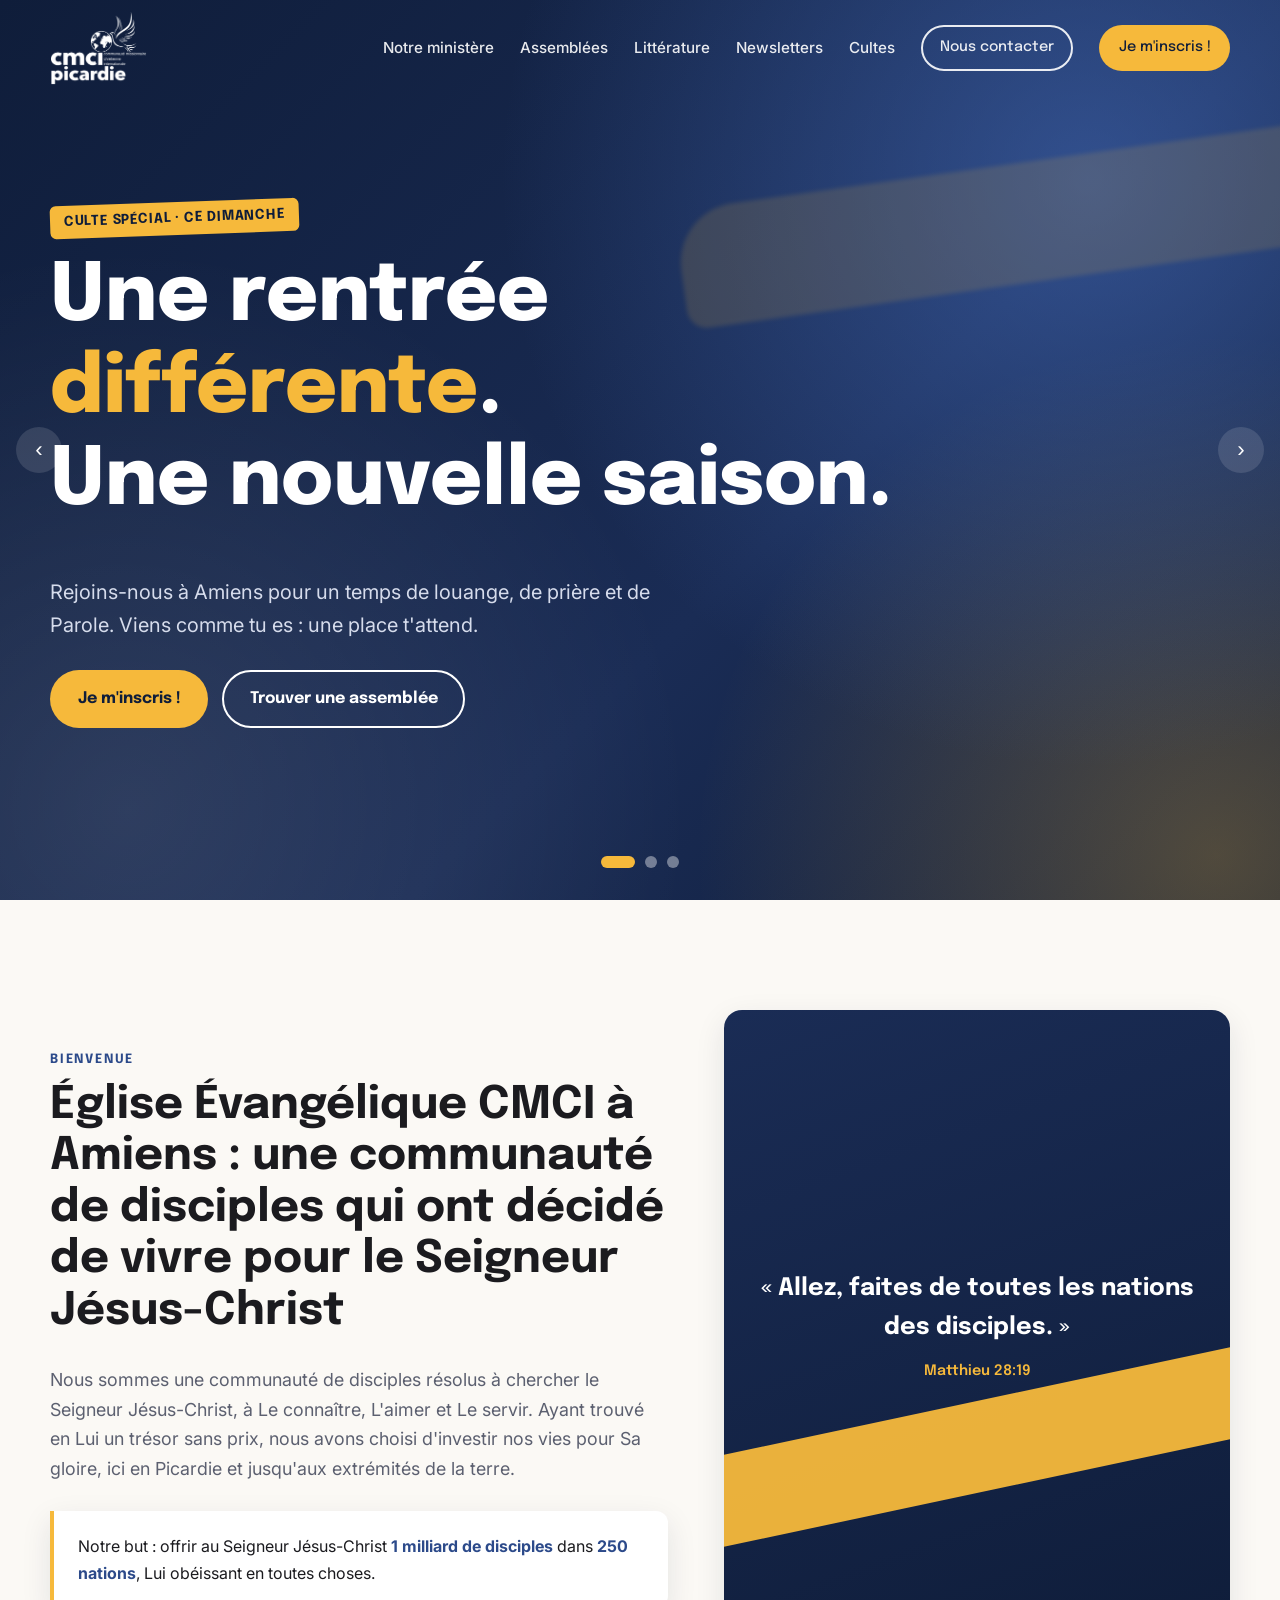
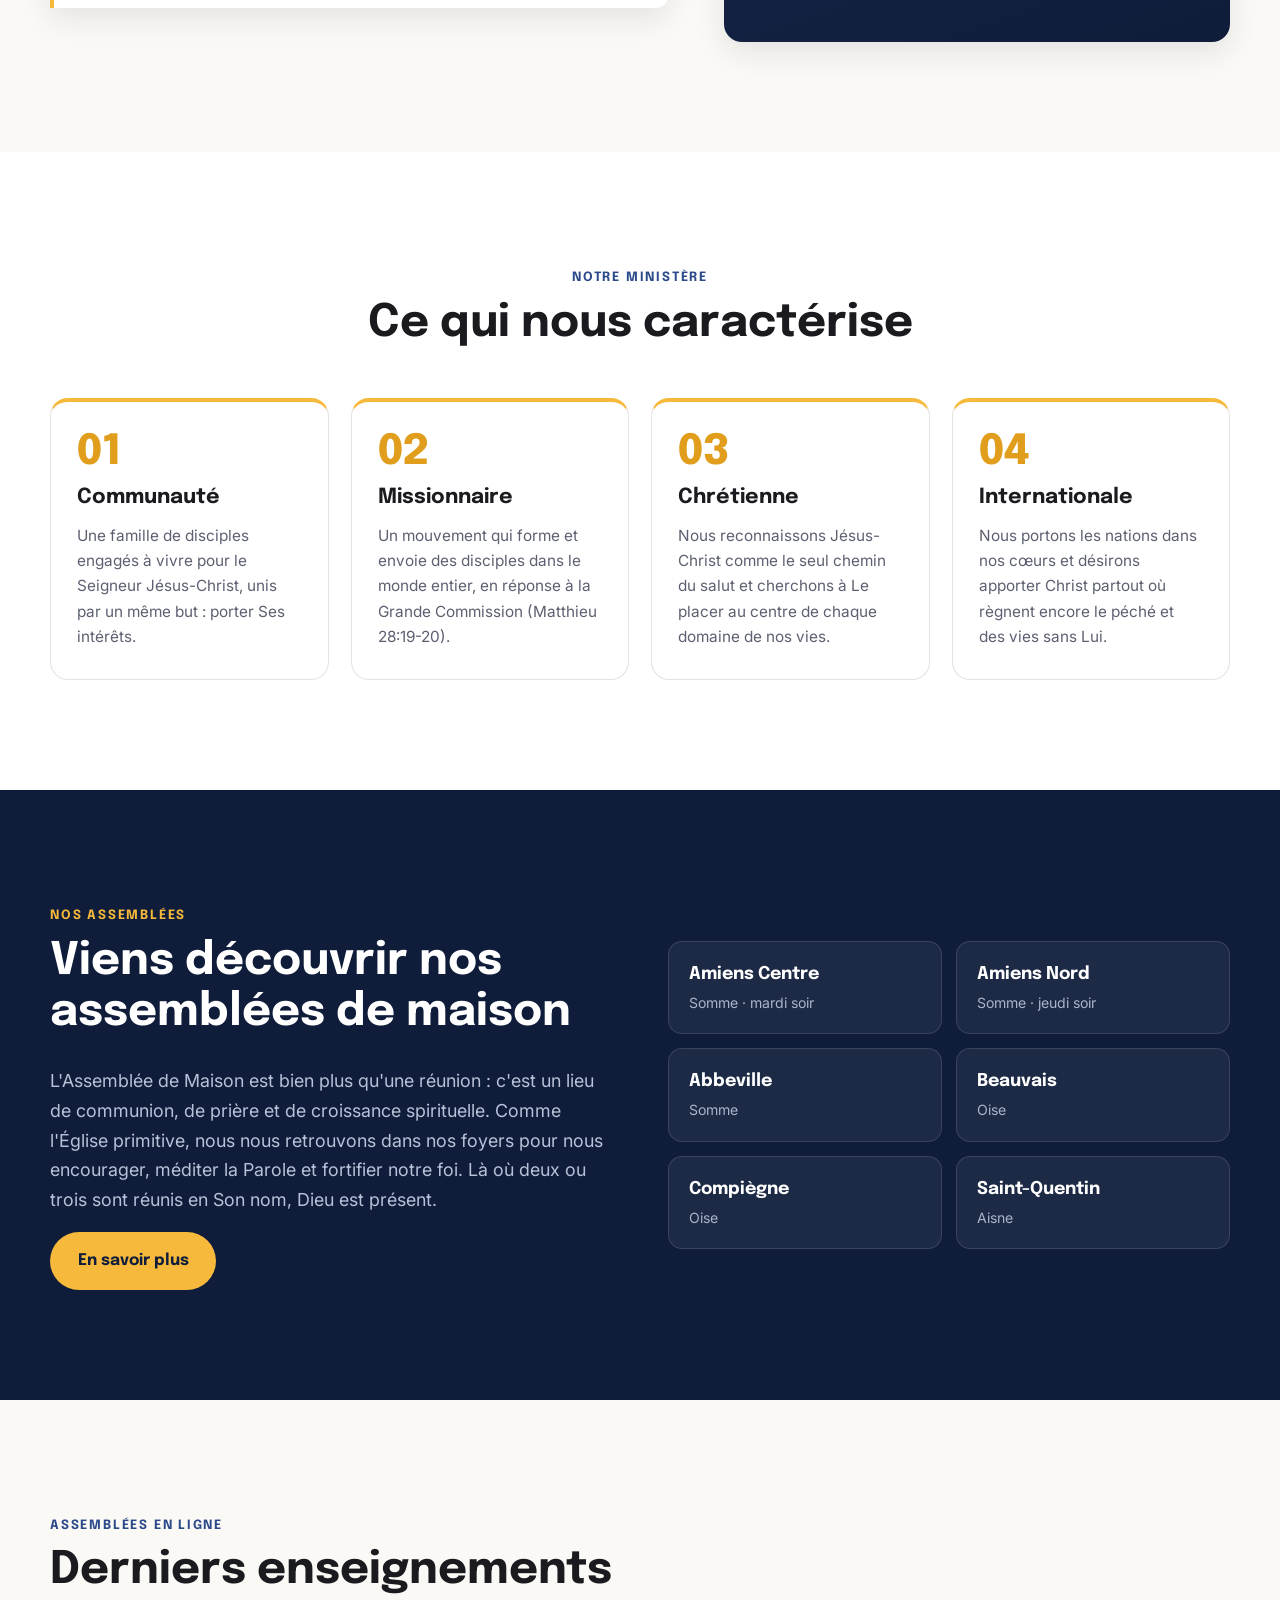
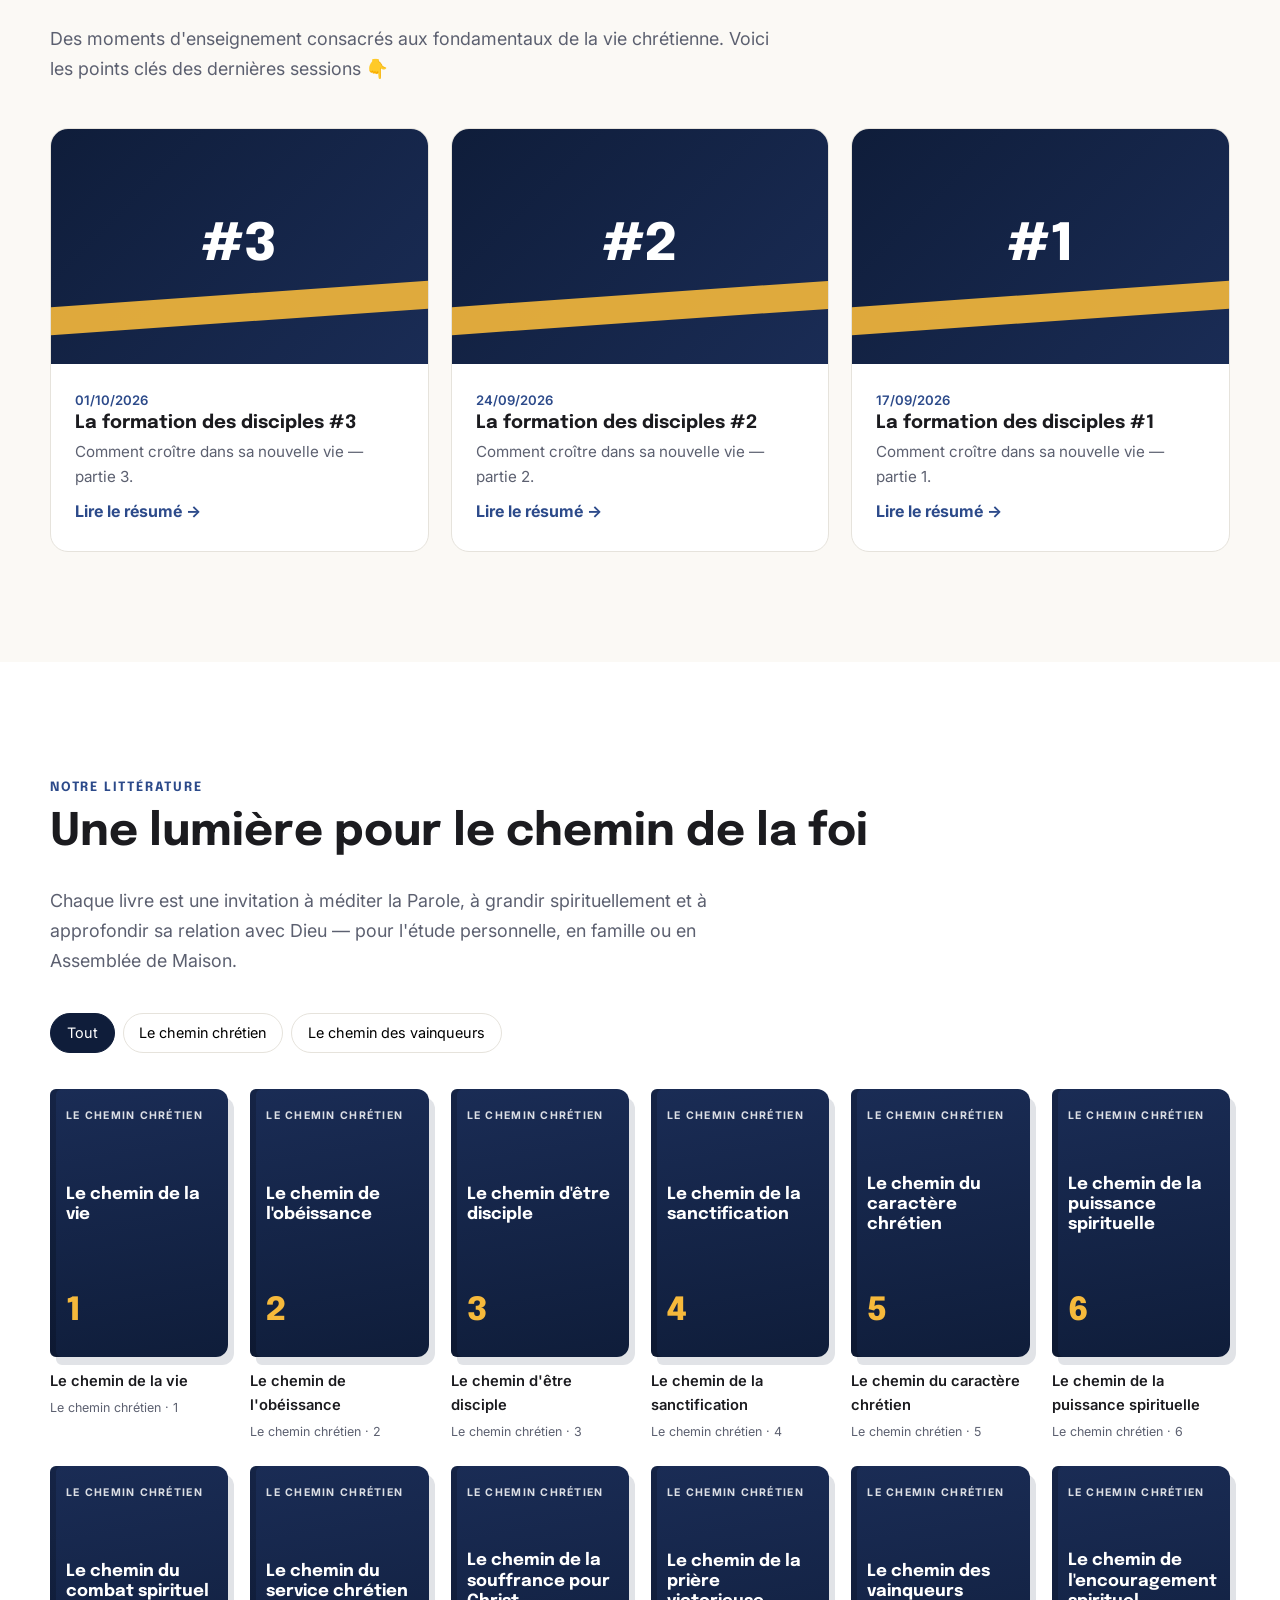
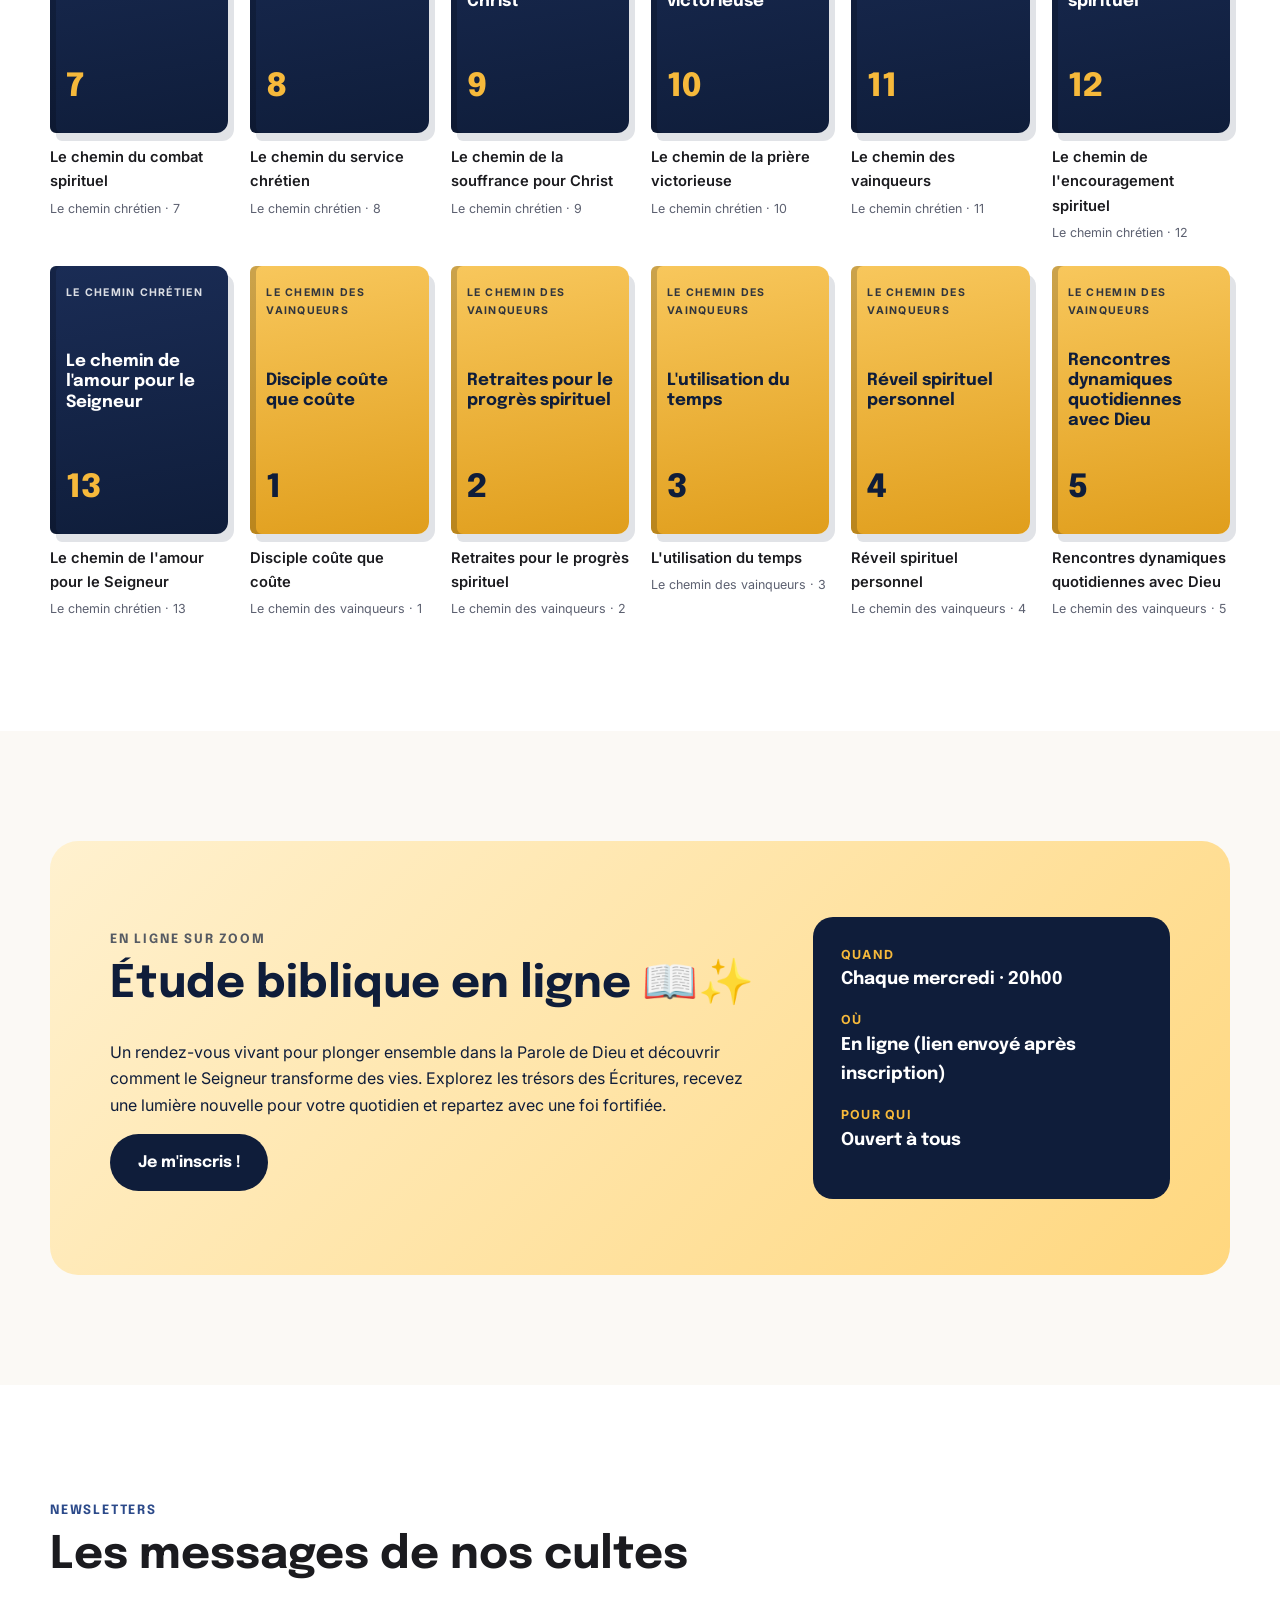
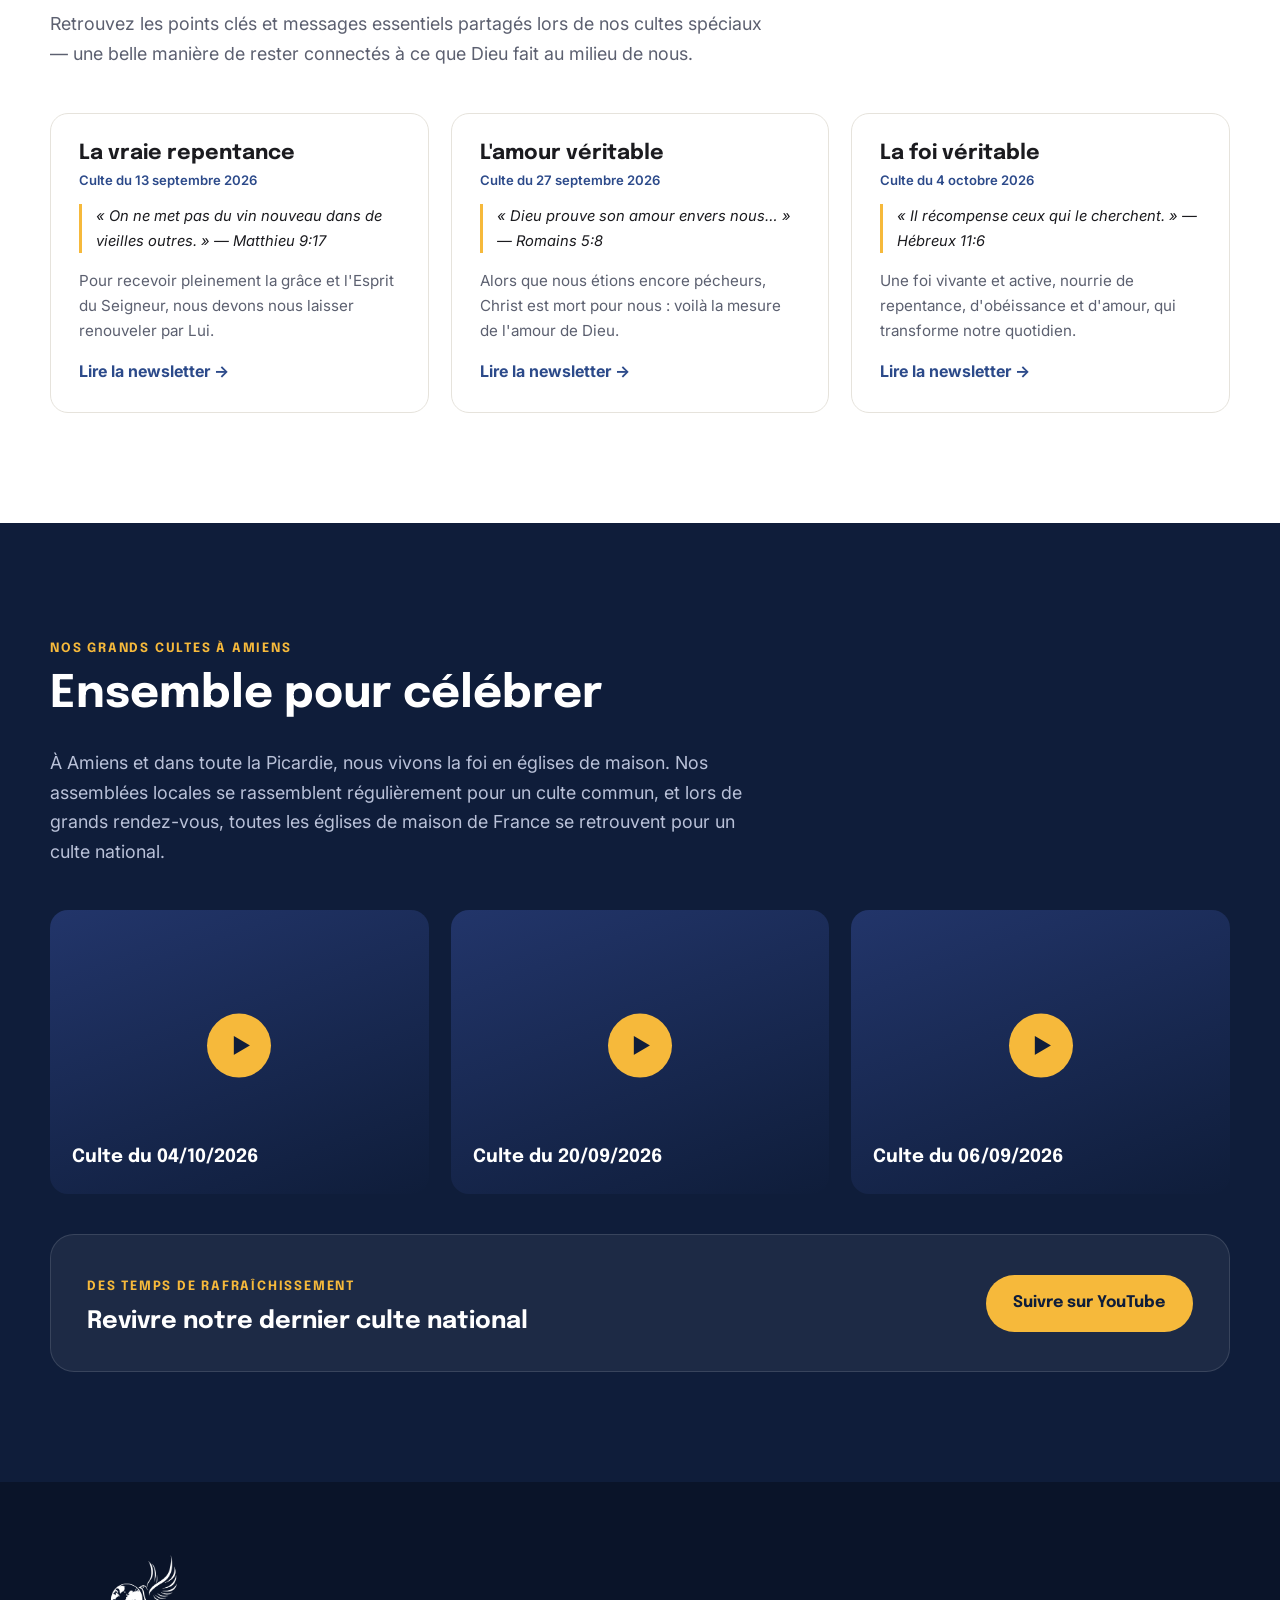
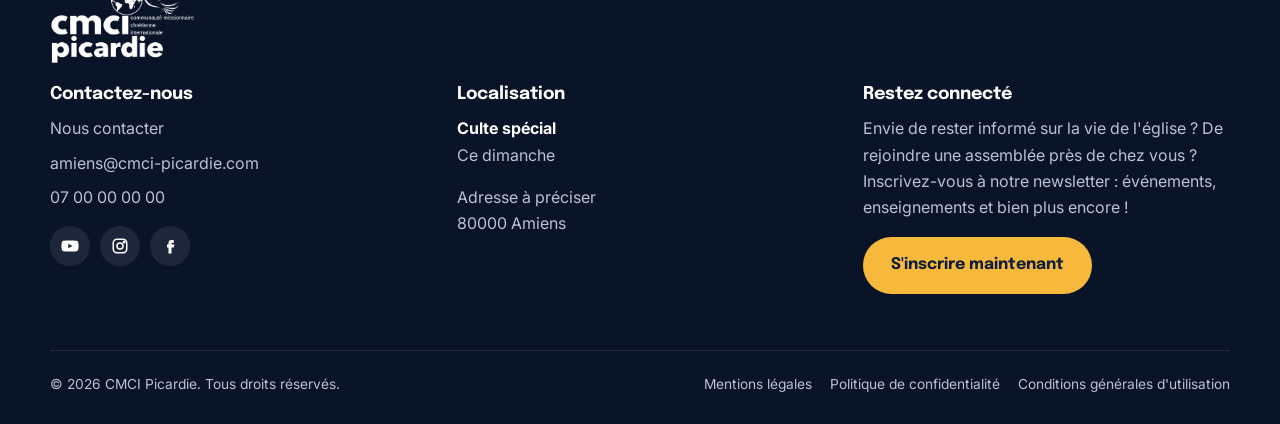
==== index.html @ a1477485 "Site web CMCI Picardie Site statique (HTML/CSS/JS) : accueil, contact, inscription, mentions légales" ====
<!doctype html>
<html lang="fr">
<head>
  <meta charset="utf-8">
  <meta name="viewport" content="width=device-width, initial-scale=1">
  <title>CMCI Picardie - Église Évangélique à Amiens</title>
  <meta name="description" content="Église Évangélique CMCI à Amiens : une communauté de disciples qui ont décidé de vivre pour le Seigneur Jésus-Christ. Assemblées de maison en Picardie, enseignements, littérature et cultes.">
  <link rel="icon" href="assets/img/favicon.png" type="image/png">
  <link rel="preconnect" href="https://fonts.googleapis.com">
  <link rel="preconnect" href="https://fonts.gstatic.com" crossorigin>
  <link href="https://fonts.googleapis.com/css2?family=Epilogue:wght@600;700;800&family=Inter:wght@400;500;600;700&display=swap" rel="stylesheet">
  <link rel="stylesheet" href="assets/css/style.css">
</head>
<body>

<!-- ============ EN-TÊTE ============ -->
<header class="header">
  <div class="container header__inner">
    <a href="index.html" class="logo" aria-label="CMCI Picardie — accueil">
      <img src="assets/img/logo-cmci-picardie.png" alt="CMCI Picardie — Communauté Missionnaire Chrétienne Internationale" width="816" height="621">
    </a>
    <button class="burger" aria-label="Ouvrir le menu" aria-expanded="false">
      <svg width="28" height="28" viewBox="0 0 24 24" fill="none" stroke="currentColor" stroke-width="2" stroke-linecap="round"><path d="M4 7h16M4 12h16M4 17h16"/></svg>
    </button>
    <nav class="nav">
      <a href="#ministere">Notre ministère</a>
      <a href="#assemblees">Assemblées</a>
      <a href="#litterature">Littérature</a>
      <a href="#newsletters">Newsletters</a>
      <a href="#cultes">Cultes</a>
      <a href="contact.html" class="btn btn--outline">Nous contacter</a>
      <a href="inscription.html" class="btn btn--sun">Je m'inscris !</a>
    </nav>
  </div>
</header>

<!-- ============ HERO / CARROUSEL ============ -->
<section class="hero" aria-label="À la une">
  <div class="slide slide--1 is-active">
    <div class="slide__bg"></div>
    <div class="container">
      <span class="hero__tag">Culte spécial · Ce dimanche</span>
      <h1>Une rentrée <em>différente</em>.<br>Une nouvelle saison.</h1>
      <p>Rejoins-nous à Amiens pour un temps de louange, de prière et de Parole. Viens comme tu es&nbsp;: une place t'attend.</p>
      <div class="hero__cta">
        <a href="inscription.html" class="btn btn--sun">Je m'inscris !</a>
        <a href="#assemblees" class="btn btn--outline">Trouver une assemblée</a>
      </div>
    </div>
  </div>
  <div class="slide slide--2">
    <div class="slide__bg"></div>
    <div class="container">
      <span class="hero__tag">Chaque semaine</span>
      <h1>Étude biblique <em>en ligne</em></h1>
      <p>Un rendez-vous vivant sur Zoom pour plonger ensemble dans la Parole de Dieu, où que tu sois en Picardie.</p>
      <div class="hero__cta">
        <a href="#etude" class="btn btn--sun">En savoir plus</a>
      </div>
    </div>
  </div>
  <div class="slide slide--3">
    <div class="slide__bg"></div>
    <div class="container">
      <span class="hero__tag">Église de maison</span>
      <h1>Faisons de nos maisons des lieux de <em>prière</em></h1>
      <p>Des assemblées de maison à Amiens et dans toute la Picardie pour grandir ensemble dans la foi.</p>
      <div class="hero__cta">
        <a href="contact.html" class="btn btn--sun">Nous contacter</a>
      </div>
    </div>
  </div>
  <button class="hero__arrow hero__arrow--prev" aria-label="Précédent">‹</button>
  <button class="hero__arrow hero__arrow--next" aria-label="Suivant">›</button>
  <div class="hero__dots"></div>
</section>

<!-- ============ INTRO ============ -->
<section class="section">
  <div class="container intro">
    <div class="reveal">
      <span class="eyebrow">Bienvenue</span>
      <h2>Église Évangélique CMCI à Amiens&nbsp;: une communauté de disciples qui ont décidé de vivre pour le Seigneur Jésus-Christ</h2>
      <p class="lead">Nous sommes une communauté de disciples résolus à chercher le Seigneur Jésus-Christ, à Le connaître, L'aimer et Le servir. Ayant trouvé en Lui un trésor sans prix, nous avons choisi d'investir nos vies pour Sa gloire, ici en Picardie et jusqu'aux extrémités de la terre.</p>
      <div class="goal">
        Notre but&nbsp;: offrir au Seigneur Jésus-Christ <strong>1 milliard de disciples</strong> dans <strong>250 nations</strong>, Lui obéissant en toutes choses.
      </div>
    </div>
    <div class="intro__visual reveal" aria-hidden="true">
      <div class="intro__quote">
        «&nbsp;Allez, faites de toutes les nations des disciples.&nbsp;»
        <small>Matthieu 28:19</small>
      </div>
    </div>
  </div>
</section>

<!-- ============ MINISTÈRE ============ -->
<section class="section section--alt" id="ministere">
  <div class="container">
    <div class="center reveal">
      <span class="eyebrow">Notre ministère</span>
      <h2>Ce qui nous caractérise</h2>
    </div>
    <div class="cards4">
      <article class="card reveal">
        <div class="card__num">01</div>
        <h3>communauté</h3>
        <p>Une famille de disciples engagés à vivre pour le Seigneur Jésus-Christ, unis par un même but&nbsp;: porter Ses intérêts.</p>
      </article>
      <article class="card reveal">
        <div class="card__num">02</div>
        <h3>missionnaire</h3>
        <p>Un mouvement qui forme et envoie des disciples dans le monde entier, en réponse à la Grande Commission (Matthieu 28:19-20).</p>
      </article>
      <article class="card reveal">
        <div class="card__num">03</div>
        <h3>chrétienne</h3>
        <p>Nous reconnaissons Jésus-Christ comme le seul chemin du salut et cherchons à Le placer au centre de chaque domaine de nos vies.</p>
      </article>
      <article class="card reveal">
        <div class="card__num">04</div>
        <h3>internationale</h3>
        <p>Nous portons les nations dans nos cœurs et désirons apporter Christ partout où règnent encore le péché et des vies sans Lui.</p>
      </article>
    </div>
  </div>
</section>

<!-- ============ ASSEMBLÉES ============ -->
<section class="section section--dark" id="assemblees">
  <div class="container split">
    <div class="reveal">
      <span class="eyebrow">Nos assemblées</span>
      <h2>Viens découvrir nos assemblées de maison</h2>
      <p class="lead">L'Assemblée de Maison est bien plus qu'une réunion&nbsp;: c'est un lieu de communion, de prière et de croissance spirituelle. Comme l'Église primitive, nous nous retrouvons dans nos foyers pour nous encourager, méditer la Parole et fortifier notre foi. Là où deux ou trois sont réunis en Son nom, Dieu est présent.</p>
      <a href="contact.html" class="btn btn--sun">En savoir plus</a>
    </div>
    <div class="cities reveal">
      <!-- À adapter selon les assemblées réellement ouvertes -->
      <div class="city"><strong>Amiens Centre</strong><span>Somme · mardi soir</span></div>
      <div class="city"><strong>Amiens Nord</strong><span>Somme · jeudi soir</span></div>
      <div class="city"><strong>Abbeville</strong><span>Somme</span></div>
      <div class="city"><strong>Beauvais</strong><span>Oise</span></div>
      <div class="city"><strong>Compiègne</strong><span>Oise</span></div>
      <div class="city"><strong>Saint-Quentin</strong><span>Aisne</span></div>
    </div>
  </div>
</section>

<!-- ============ ENSEIGNEMENTS ============ -->
<section class="section" id="enseignements">
  <div class="container">
    <div class="reveal">
      <span class="eyebrow">Assemblées en ligne</span>
      <h2>Derniers enseignements</h2>
      <p class="lead">Des moments d'enseignement consacrés aux fondamentaux de la vie chrétienne. Voici les points clés des dernières sessions&nbsp;👇</p>
    </div>
    <div class="teachings">
      <article class="teaching reveal">
        <div class="teaching__thumb"><span>#3</span></div>
        <div class="teaching__body">
          <span class="date">01/10/2026</span>
          <h3>La formation des disciples #3</h3>
          <p>Comment croître dans sa nouvelle vie — partie 3.</p>
          <a href="#" class="link-more">Lire le résumé →</a>
        </div>
      </article>
      <article class="teaching reveal">
        <div class="teaching__thumb"><span>#2</span></div>
        <div class="teaching__body">
          <span class="date">24/09/2026</span>
          <h3>La formation des disciples #2</h3>
          <p>Comment croître dans sa nouvelle vie — partie 2.</p>
          <a href="#" class="link-more">Lire le résumé →</a>
        </div>
      </article>
      <article class="teaching reveal">
        <div class="teaching__thumb"><span>#1</span></div>
        <div class="teaching__body">
          <span class="date">17/09/2026</span>
          <h3>La formation des disciples #1</h3>
          <p>Comment croître dans sa nouvelle vie — partie 1.</p>
          <a href="#" class="link-more">Lire le résumé →</a>
        </div>
      </article>
    </div>
  </div>
</section>

<!-- ============ LITTÉRATURE ============ -->
<section class="section section--alt" id="litterature">
  <div class="container">
    <div class="books-head reveal">
      <div>
        <span class="eyebrow">Notre littérature</span>
        <h2>Une lumière pour le chemin de la foi</h2>
        <p class="lead">Chaque livre est une invitation à méditer la Parole, à grandir spirituellement et à approfondir sa relation avec Dieu — pour l'étude personnelle, en famille ou en Assemblée de Maison.</p>
      </div>
      <div class="filters" role="group" aria-label="Filtrer les collections">
        <button class="is-active" data-filter="all">Tout</button>
        <button data-filter="chretien">Le chemin chrétien</button>
        <button data-filter="vainqueurs">Le chemin des vainqueurs</button>
      </div>
    </div>
    <div class="books">
      <div class="book book--chretien"><div class="book__cover"><small>LE CHEMIN CHRÉTIEN</small><strong>Le chemin de la vie</strong><span class="num">1</span></div><p>Le chemin de la vie</p><span>Le chemin chrétien · 1</span></div>
      <div class="book book--chretien"><div class="book__cover"><small>LE CHEMIN CHRÉTIEN</small><strong>Le chemin de l'obéissance</strong><span class="num">2</span></div><p>Le chemin de l'obéissance</p><span>Le chemin chrétien · 2</span></div>
      <div class="book book--chretien"><div class="book__cover"><small>LE CHEMIN CHRÉTIEN</small><strong>Le chemin d'être disciple</strong><span class="num">3</span></div><p>Le chemin d'être disciple</p><span>Le chemin chrétien · 3</span></div>
      <div class="book book--chretien"><div class="book__cover"><small>LE CHEMIN CHRÉTIEN</small><strong>Le chemin de la sanctification</strong><span class="num">4</span></div><p>Le chemin de la sanctification</p><span>Le chemin chrétien · 4</span></div>
      <div class="book book--chretien"><div class="book__cover"><small>LE CHEMIN CHRÉTIEN</small><strong>Le chemin du caractère chrétien</strong><span class="num">5</span></div><p>Le chemin du caractère chrétien</p><span>Le chemin chrétien · 5</span></div>
      <div class="book book--chretien"><div class="book__cover"><small>LE CHEMIN CHRÉTIEN</small><strong>Le chemin de la puissance spirituelle</strong><span class="num">6</span></div><p>Le chemin de la puissance spirituelle</p><span>Le chemin chrétien · 6</span></div>
      <div class="book book--chretien"><div class="book__cover"><small>LE CHEMIN CHRÉTIEN</small><strong>Le chemin du combat spirituel</strong><span class="num">7</span></div><p>Le chemin du combat spirituel</p><span>Le chemin chrétien · 7</span></div>
      <div class="book book--chretien"><div class="book__cover"><small>LE CHEMIN CHRÉTIEN</small><strong>Le chemin du service chrétien</strong><span class="num">8</span></div><p>Le chemin du service chrétien</p><span>Le chemin chrétien · 8</span></div>
      <div class="book book--chretien"><div class="book__cover"><small>LE CHEMIN CHRÉTIEN</small><strong>Le chemin de la souffrance pour Christ</strong><span class="num">9</span></div><p>Le chemin de la souffrance pour Christ</p><span>Le chemin chrétien · 9</span></div>
      <div class="book book--chretien"><div class="book__cover"><small>LE CHEMIN CHRÉTIEN</small><strong>Le chemin de la prière victorieuse</strong><span class="num">10</span></div><p>Le chemin de la prière victorieuse</p><span>Le chemin chrétien · 10</span></div>
      <div class="book book--chretien"><div class="book__cover"><small>LE CHEMIN CHRÉTIEN</small><strong>Le chemin des vainqueurs</strong><span class="num">11</span></div><p>Le chemin des vainqueurs</p><span>Le chemin chrétien · 11</span></div>
      <div class="book book--chretien"><div class="book__cover"><small>LE CHEMIN CHRÉTIEN</small><strong>Le chemin de l'encouragement spirituel</strong><span class="num">12</span></div><p>Le chemin de l'encouragement spirituel</p><span>Le chemin chrétien · 12</span></div>
      <div class="book book--chretien"><div class="book__cover"><small>LE CHEMIN CHRÉTIEN</small><strong>Le chemin de l'amour pour le Seigneur</strong><span class="num">13</span></div><p>Le chemin de l'amour pour le Seigneur</p><span>Le chemin chrétien · 13</span></div>
      <div class="book book--vainqueurs"><div class="book__cover"><small>LE CHEMIN DES VAINQUEURS</small><strong>Disciple coûte que coûte</strong><span class="num">1</span></div><p>Disciple coûte que coûte</p><span>Le chemin des vainqueurs · 1</span></div>
      <div class="book book--vainqueurs"><div class="book__cover"><small>LE CHEMIN DES VAINQUEURS</small><strong>Retraites pour le progrès spirituel</strong><span class="num">2</span></div><p>Retraites pour le progrès spirituel</p><span>Le chemin des vainqueurs · 2</span></div>
      <div class="book book--vainqueurs"><div class="book__cover"><small>LE CHEMIN DES VAINQUEURS</small><strong>L'utilisation du temps</strong><span class="num">3</span></div><p>L'utilisation du temps</p><span>Le chemin des vainqueurs · 3</span></div>
      <div class="book book--vainqueurs"><div class="book__cover"><small>LE CHEMIN DES VAINQUEURS</small><strong>Réveil spirituel personnel</strong><span class="num">4</span></div><p>Réveil spirituel personnel</p><span>Le chemin des vainqueurs · 4</span></div>
      <div class="book book--vainqueurs"><div class="book__cover"><small>LE CHEMIN DES VAINQUEURS</small><strong>Rencontres dynamiques quotidiennes avec Dieu</strong><span class="num">5</span></div><p>Rencontres dynamiques quotidiennes avec Dieu</p><span>Le chemin des vainqueurs · 5</span></div>
    </div>
  </div>
</section>

<!-- ============ ÉTUDE BIBLIQUE ============ -->
<section class="section" id="etude">
  <div class="container">
    <div class="zoom reveal">
      <div>
        <span class="eyebrow">En ligne sur Zoom</span>
        <h2>Étude biblique en ligne 📖✨</h2>
        <p>Un rendez-vous vivant pour plonger ensemble dans la Parole de Dieu et découvrir comment le Seigneur transforme des vies. Explorez les trésors des Écritures, recevez une lumière nouvelle pour votre quotidien et repartez avec une foi fortifiée.</p>
        <a href="inscription.html" class="btn btn--navy">Je m'inscris !</a>
      </div>
      <dl class="zoom__info">
        <dt>Quand</dt><dd>Chaque mercredi · 20h00</dd>
        <dt>Où</dt><dd>En ligne (lien envoyé après inscription)</dd>
        <dt>Pour qui</dt><dd>Ouvert à tous</dd>
      </dl>
    </div>
  </div>
</section>

<!-- ============ NEWSLETTERS ============ -->
<section class="section section--alt" id="newsletters">
  <div class="container">
    <div class="reveal">
      <span class="eyebrow">Newsletters</span>
      <h2>Les messages de nos cultes</h2>
      <p class="lead">Retrouvez les points clés et messages essentiels partagés lors de nos cultes spéciaux — une belle manière de rester connectés à ce que Dieu fait au milieu de nous.</p>
    </div>
    <div class="news">
      <article class="news-item reveal">
        <h3>La vraie repentance</h3>
        <span class="date">Culte du 13 septembre 2026</span>
        <blockquote>«&nbsp;On ne met pas du vin nouveau dans de vieilles outres.&nbsp;» — Matthieu 9:17</blockquote>
        <p>Pour recevoir pleinement la grâce et l'Esprit du Seigneur, nous devons nous laisser renouveler par Lui.</p>
        <a href="#" class="link-more">Lire la newsletter →</a>
      </article>
      <article class="news-item reveal">
        <h3>L'amour véritable</h3>
        <span class="date">Culte du 27 septembre 2026</span>
        <blockquote>«&nbsp;Dieu prouve son amour envers nous…&nbsp;» — Romains 5:8</blockquote>
        <p>Alors que nous étions encore pécheurs, Christ est mort pour nous&nbsp;: voilà la mesure de l'amour de Dieu.</p>
        <a href="#" class="link-more">Lire la newsletter →</a>
      </article>
      <article class="news-item reveal">
        <h3>La foi véritable</h3>
        <span class="date">Culte du 4 octobre 2026</span>
        <blockquote>«&nbsp;Il récompense ceux qui le cherchent.&nbsp;» — Hébreux 11:6</blockquote>
        <p>Une foi vivante et active, nourrie de repentance, d'obéissance et d'amour, qui transforme notre quotidien.</p>
        <a href="#" class="link-more">Lire la newsletter →</a>
      </article>
    </div>
  </div>
</section>

<!-- ============ CULTES ============ -->
<section class="section section--dark" id="cultes">
  <div class="container">
    <div class="reveal">
      <span class="eyebrow">Nos grands cultes à Amiens</span>
      <h2>Ensemble pour célébrer</h2>
      <p class="lead">À Amiens et dans toute la Picardie, nous vivons la foi en églises de maison. Nos assemblées locales se rassemblent régulièrement pour un culte commun, et lors de grands rendez-vous, toutes les églises de maison de France se retrouvent pour un culte national.</p>
    </div>
    <div class="services">
      <!-- Remplacer les href par les liens YouTube des cultes -->
      <a href="#" class="service reveal"><strong>Culte du 04/10/2026</strong></a>
      <a href="#" class="service reveal"><strong>Culte du 20/09/2026</strong></a>
      <a href="#" class="service reveal"><strong>Culte du 06/09/2026</strong></a>
    </div>
    <div class="refresh reveal">
      <div>
        <span class="eyebrow">Des temps de rafraîchissement</span>
        <h3>Revivre notre dernier culte national</h3>
      </div>
      <a href="https://www.youtube.com/" target="_blank" rel="noopener" class="btn btn--sun">Suivre sur YouTube</a>
    </div>
  </div>
</section>

<!-- ============ PIED DE PAGE ============ -->
<footer class="footer">
  <div class="container">
    <img class="footer__logo" src="assets/img/logo-cmci-picardie.png" alt="CMCI Picardie" width="816" height="621" loading="lazy">
    <div class="footer__grid">
      <div>
        <h4>Contactez-nous</h4>
        <ul>
          <li><a href="contact.html">Nous contacter</a></li>
          <li><a href="mailto:amiens@cmci-picardie.com">amiens@cmci-picardie.com</a></li>
          <li><a href="tel:+33700000000">07 00 00 00 00</a></li>
        </ul>
        <div class="socials">
          <a href="#" aria-label="YouTube"><svg width="18" height="18" viewBox="0 0 24 24" fill="currentColor"><path d="M23 7.2a3 3 0 0 0-2.1-2.1C19 4.6 12 4.6 12 4.6s-7 0-8.9.5A3 3 0 0 0 1 7.2 31 31 0 0 0 .5 12 31 31 0 0 0 1 16.8a3 3 0 0 0 2.1 2.1c1.9.5 8.9.5 8.9.5s7 0 8.9-.5a3 3 0 0 0 2.1-2.1 31 31 0 0 0 .5-4.8 31 31 0 0 0-.5-4.8zM9.7 15.1V8.9l5.8 3.1-5.8 3.1z"/></svg></a>
          <a href="#" aria-label="Instagram"><svg width="18" height="18" viewBox="0 0 24 24" fill="none" stroke="currentColor" stroke-width="2"><rect x="3" y="3" width="18" height="18" rx="5"/><circle cx="12" cy="12" r="4"/><circle cx="17.5" cy="6.5" r="1" fill="currentColor"/></svg></a>
          <a href="#" aria-label="Facebook"><svg width="18" height="18" viewBox="0 0 24 24" fill="currentColor"><path d="M14 8h3V4h-3a4 4 0 0 0-4 4v2H8v4h2v8h4v-8h3l1-4h-4V8z"/></svg></a>
        </div>
      </div>
      <div>
        <h4>Localisation</h4>
        <p><strong style="color:#fff">Culte spécial</strong><br>Ce dimanche</p>
        <p>Adresse à préciser<br>80000 Amiens</p>
      </div>
      <div>
        <h4>Restez connecté</h4>
        <p>Envie de rester informé sur la vie de l'église&nbsp;? De rejoindre une assemblée près de chez vous&nbsp;? Inscrivez-vous à notre newsletter&nbsp;: événements, enseignements et bien plus encore&nbsp;!</p>
        <a href="inscription.html" class="btn btn--sun">S'inscrire maintenant</a>
      </div>
    </div>
    <div class="footer__bottom">
      <span>© <span data-year>2026</span> CMCI Picardie. Tous droits réservés.</span>
      <nav>
        <a href="mentions-legales.html">Mentions légales</a>
        <a href="mentions-legales.html#confidentialite">Politique de confidentialité</a>
        <a href="mentions-legales.html#cgu">Conditions générales d'utilisation</a>
      </nav>
    </div>
  </div>
</footer>

<script src="assets/js/main.js"></script>
</body>
</html>
---- assets/css/style.css ----
/* ==========================================================
   CMCI Picardie — feuille de style principale
   ========================================================== */
:root {
  --navy: #0f1d3a;
  --navy-2: #1a2c55;
  --blue: #2c4a8a;      /* bleu d'accent sur fond clair */
  --sky: #c9d7f2;       /* bleu très clair d'accent sur fond marine */
  --mist: #e8eef9;      /* fond bleuté clair */
  --sun: #f6b93b;       /* jaune doré : la touche chaleureuse */
  --sun-dark: #e09e1c;
  --sun-soft: #fff1cf;
  --ink: #1b1b1f;
  --muted: #5c6070;
  --line: #e6e3dc;
  --paper: #fbf9f5;
  --white: #ffffff;
  --radius: 18px;
  --shadow: 0 10px 30px rgba(15, 29, 58, .10);
  --font-title: "Epilogue", system-ui, sans-serif;
  --font-body: "Inter", system-ui, sans-serif;
}

*, *::before, *::after { box-sizing: border-box; }
html { scroll-behavior: smooth; }
body {
  margin: 0;
  font-family: var(--font-body);
  color: var(--ink);
  background: var(--paper);
  line-height: 1.65;
  -webkit-font-smoothing: antialiased;
}
img { max-width: 100%; display: block; }
a { color: inherit; }
h1, h2, h3, h4 { font-family: var(--font-title); line-height: 1.15; margin: 0 0 .6em; overflow-wrap: break-word; }
h2 { font-size: clamp(1.9rem, 4vw, 2.8rem); }
p { margin: 0 0 1em; }

.container { width: min(1180px, 100% - 32px); margin-inline: auto; }
.section { padding: clamp(64px, 9vw, 110px) 0; }
.section--alt { background: var(--white); }
.section--dark { background: var(--navy); color: #e9ecf5; }
.section--dark h2, .section--dark h3 { color: var(--white); }

.eyebrow {
  display: inline-block;
  font-family: var(--font-title);
  font-weight: 700;
  font-size: .8rem;
  letter-spacing: .14em;
  text-transform: uppercase;
  color: var(--blue);
  margin-bottom: .8em;
}
.section--dark .eyebrow, .page-hero .eyebrow { color: var(--sun); }
.lead { font-size: 1.12rem; color: var(--muted); max-width: 720px; }
.section--dark .lead { color: #b9c1d8; }
.center { text-align: center; }
.center .lead { margin-inline: auto; }

/* ---------- Boutons ---------- */
.btn {
  display: inline-flex; align-items: center; gap: .5em;
  padding: .85em 1.6em;
  border-radius: 999px;
  font-family: var(--font-title);
  font-weight: 700;
  text-decoration: none;
  border: 2px solid transparent;
  cursor: pointer;
  font-size: 1rem;
  transition: transform .2s, background .2s, color .2s, border-color .2s;
}
.btn:hover { transform: translateY(-2px); }
.btn--light { background: var(--white); color: var(--navy); }
.btn--light:hover { background: var(--mist); }
.btn--sun { background: var(--sun); color: var(--navy); }
.btn--sun:hover { background: var(--sun-dark); }
.btn--outline { border-color: currentColor; color: var(--white); background: transparent; }
.btn--outline:hover { background: var(--white); color: var(--navy); }
.btn--navy { background: var(--navy); color: var(--white); }
.btn--navy:hover { background: var(--navy-2); }

/* ---------- En-tête ---------- */
.header {
  position: fixed; inset: 0 0 auto 0; z-index: 50;
  transition: background .3s, box-shadow .3s;
}
.header.is-scrolled, .header--solid { background: rgba(15, 29, 58, .96); box-shadow: 0 4px 20px rgba(0,0,0,.15); }
.header__inner { display: flex; align-items: center; justify-content: space-between; height: 96px; gap: 16px; }
.logo { display: flex; align-items: center; gap: 10px; text-decoration: none; color: var(--white); }
.logo img { height: 74px; width: auto; }
@media (max-width: 560px) { .logo img { height: 60px; } }

.nav { display: flex; align-items: center; gap: 26px; }
.nav a { color: var(--white); text-decoration: none; font-weight: 500; font-size: .95rem; opacity: .9; }
.nav a:hover { opacity: 1; color: var(--sun); }
.nav .btn { padding: .6em 1.2em; font-size: .9rem; }
.nav .btn--light, .nav .btn--sun { color: var(--navy); opacity: 1; }
.nav .btn--light:hover, .nav .btn--sun:hover { color: var(--navy); }
.burger { display: none; background: none; border: 0; color: var(--white); cursor: pointer; padding: 8px; }

@media (max-width: 920px) {
  .burger { display: block; }
  .nav {
    position: fixed; inset: 96px 0 auto 0;
    flex-direction: column; align-items: stretch; gap: 0;
    background: var(--navy); padding: 8px 16px 24px;
    transform: translateY(-120%); transition: transform .3s;
    box-shadow: 0 10px 30px rgba(0,0,0,.25);
  }
  .nav.is-open { transform: translateY(0); }
  .nav a { padding: 14px 4px; border-bottom: 1px solid rgba(255,255,255,.08); }
  .nav .btn { margin-top: 14px; justify-content: center; }
}

/* ---------- Hero / carrousel ---------- */
.hero { position: relative; min-height: 100svh; color: var(--white); overflow: hidden; background: var(--navy); }
.slide {
  position: absolute; inset: 0;
  display: flex; align-items: center;
  opacity: 0; transition: opacity 1s ease;
  padding: 120px 0 90px;
}
.slide.is-active { opacity: 1; z-index: 1; }
.slide__bg { position: absolute; inset: 0; z-index: -1; }
.slide--1 .slide__bg {
  background:
    radial-gradient(circle at 85% 20%, rgba(70,110,190,.55), transparent 45%),
    radial-gradient(circle at 95% 95%, rgba(246,185,59,.28), transparent 35%),
    radial-gradient(circle at 10% 90%, rgba(255,255,255,.10), transparent 40%),
    linear-gradient(135deg, #0f1d3a 0%, #1a2c55 60%, #0f1d3a 100%);
}
.slide--2 .slide__bg {
  background:
    radial-gradient(circle at 15% 25%, rgba(70,110,190,.5), transparent 45%),
    radial-gradient(circle at 90% 80%, rgba(246,185,59,.25), transparent 40%),
    linear-gradient(160deg, #1a2c55 0%, #0f1d3a 70%);
}
.slide--3 .slide__bg {
  background:
    radial-gradient(circle at 80% 80%, rgba(246,185,59,.30), transparent 45%),
    linear-gradient(200deg, #0f1d3a 0%, #22356a 100%);
}
/* Touches « coups de pinceau » */
.slide__bg::after {
  content: ""; position: absolute; right: -8%; top: 18%;
  width: 55%; height: 120px; background: var(--sun);
  transform: rotate(-8deg); opacity: .14; border-radius: 60px 10px 80px 20px;
  filter: blur(2px);
}
.hero__tag {
  display: inline-block; background: var(--sun); color: var(--navy);
  font-family: var(--font-title); font-weight: 700; font-size: .85rem;
  padding: .4em 1em; border-radius: 6px; transform: rotate(-2deg);
  margin-bottom: 1.2em; letter-spacing: .06em; text-transform: uppercase;
}
.hero h1 { font-size: clamp(2.4rem, 6.5vw, 5rem); font-weight: 800; max-width: 900px; color: var(--white); }
.hero h1 em { font-style: normal; color: var(--sun); }
.hero p { font-size: clamp(1.05rem, 2vw, 1.25rem); max-width: 640px; color: #d6dcec; }
.hero__cta { display: flex; flex-wrap: wrap; gap: 14px; margin-top: 1.8em; }

.hero__dots { position: absolute; bottom: 32px; left: 50%; transform: translateX(-50%); display: flex; gap: 10px; z-index: 5; }
.hero__dots button {
  width: 12px; height: 12px; border-radius: 999px; border: 0; padding: 0;
  background: rgba(255,255,255,.4); cursor: pointer; transition: width .3s, background .3s;
}
.hero__dots button.is-active { width: 34px; background: var(--sun); }
.hero__arrow {
  position: absolute; top: 50%; z-index: 5; transform: translateY(-50%);
  width: 46px; height: 46px; border-radius: 50%; border: 0;
  background: rgba(255,255,255,.12); color: var(--white); font-size: 1.4rem; cursor: pointer;
}
.hero__arrow:hover { background: rgba(255,255,255,.25); }
.hero__arrow--prev { left: 16px; }
.hero__arrow--next { right: 16px; }
@media (max-width: 700px) { .hero__arrow { display: none; } }

/* ---------- Intro ---------- */
.intro { display: grid; grid-template-columns: 1.1fr .9fr; gap: 56px; align-items: center; }
.intro__visual {
  position: relative; aspect-ratio: 4/5; border-radius: var(--radius);
  background: linear-gradient(160deg, var(--navy-2), var(--navy));
  overflow: hidden; display: grid; place-items: center; color: var(--white);
  box-shadow: var(--shadow);
}
.intro__visual::before {
  content: ""; position: absolute; width: 140%; height: 90px; background: var(--sun);
  transform: rotate(-12deg); top: 62%; opacity: .95;
}
.intro__quote { position: relative; padding: 32px; font-family: var(--font-title); font-size: 1.5rem; font-weight: 700; text-align: center; }
.intro__quote small { display: block; font-size: .9rem; color: var(--sun); margin-top: 12px; font-weight: 600; }
.goal {
  margin-top: 28px; padding: 22px 24px; border-left: 4px solid var(--sun);
  background: var(--white); border-radius: 0 12px 12px 0; box-shadow: var(--shadow);
}
.goal strong { color: var(--blue); }
@media (max-width: 860px) { .intro { grid-template-columns: 1fr; } .intro__visual { aspect-ratio: 16/10; } }

/* ---------- Ministère ---------- */
.cards4 { display: grid; grid-template-columns: repeat(4, 1fr); gap: 22px; margin-top: 48px; }
.card {
  background: var(--white); border: 1px solid var(--line); border-radius: var(--radius);
  padding: 30px 26px; transition: transform .25s, box-shadow .25s;
}
.card:hover { transform: translateY(-6px); box-shadow: var(--shadow); }
.card__num { font-family: var(--font-title); font-weight: 800; font-size: 2.6rem; color: var(--sun-dark); line-height: 1; }
.card { border-top: 4px solid var(--sun); }
.card h3 { text-transform: capitalize; font-size: 1.3rem; margin-top: .6em; }
.card p { color: var(--muted); font-size: .96rem; margin: 0; }
@media (max-width: 1000px) { .cards4 { grid-template-columns: repeat(2, 1fr); } }
@media (max-width: 560px) { .cards4 { grid-template-columns: 1fr; } }

/* ---------- Assemblées ---------- */
.split { display: grid; grid-template-columns: 1fr 1fr; gap: 56px; align-items: center; }
.cities { display: grid; grid-template-columns: repeat(2, 1fr); gap: 14px; }
.city {
  background: rgba(255,255,255,.06); border: 1px solid rgba(255,255,255,.12);
  border-radius: 14px; padding: 18px 20px;
}
.city strong { display: block; font-family: var(--font-title); color: var(--white); font-size: 1.1rem; }
.city span { font-size: .88rem; color: #aab3cc; }
@media (max-width: 860px) { .split { grid-template-columns: 1fr; } }

/* ---------- Enseignements ---------- */
.teachings { display: grid; grid-template-columns: repeat(3, 1fr); gap: 22px; margin-top: 44px; }
.teaching { background: var(--white); border-radius: var(--radius); overflow: hidden; border: 1px solid var(--line); display: flex; flex-direction: column; }
.teaching__thumb {
  aspect-ratio: 16/10; background: linear-gradient(135deg, var(--navy), var(--navy-2));
  position: relative; display: grid; place-items: center; color: var(--white);
  font-family: var(--font-title); font-weight: 800; font-size: 3.2rem;
}
.teaching__thumb::after {
  content: ""; position: absolute; left: 0; right: 0; bottom: 18%; height: 28px; background: var(--sun); opacity: .9; transform: skewY(-4deg);
}
.teaching__thumb span { position: relative; z-index: 1; }
.teaching__body { padding: 22px 24px 26px; }
.teaching__body h3 { font-size: 1.15rem; margin-bottom: .3em; }
.teaching__body p { color: var(--muted); margin: 0 0 .6em; font-size: .95rem; }
.date { font-size: .82rem; font-weight: 600; color: var(--blue); }
@media (max-width: 900px) { .teachings { grid-template-columns: 1fr; } }

/* ---------- Littérature ---------- */
.books-head { display: flex; flex-wrap: wrap; justify-content: space-between; align-items: end; gap: 20px; }
.filters { display: flex; gap: 8px; flex-wrap: wrap; }
.filters button {
  border: 1px solid var(--line); background: var(--white); border-radius: 999px;
  padding: .5em 1.1em; font: inherit; font-size: .9rem; cursor: pointer;
}
.filters button.is-active { background: var(--navy); color: var(--white); border-color: var(--navy); }
.books { display: grid; grid-template-columns: repeat(auto-fill, minmax(170px, 1fr)); gap: 22px; margin-top: 36px; }
.book { text-align: left; }
.book__cover {
  aspect-ratio: 2/3; border-radius: 6px 12px 12px 6px; padding: 18px 16px;
  display: flex; flex-direction: column; justify-content: space-between;
  color: var(--white); box-shadow: 6px 8px 0 rgba(15,29,58,.12), inset 6px 0 0 rgba(0,0,0,.18);
  transition: transform .25s;
}
.book:hover .book__cover { transform: translateY(-6px) rotate(-1deg); }
.book__cover small { font-size: .66rem; letter-spacing: .12em; font-weight: 700; opacity: .85; }
.book__cover strong { font-family: var(--font-title); font-size: 1.05rem; line-height: 1.2; }
.book__cover .num { font-family: var(--font-title); font-weight: 800; font-size: 2rem; color: var(--sun); }
.book--chretien .book__cover { background: linear-gradient(170deg, #1a2c55, #0f1d3a); }
.book--vainqueurs .book__cover { background: linear-gradient(170deg, #f8c75c, #e09e1c); color: var(--navy); }
.book--vainqueurs .book__cover .num { color: var(--navy); }
.book--vainqueurs .num { color: var(--white); }
.book p { margin: 12px 0 0; font-weight: 600; font-size: .92rem; }
.book span { font-size: .78rem; color: var(--muted); }

/* ---------- Étude biblique ---------- */
.zoom {
  display: grid; grid-template-columns: 1.3fr .7fr; gap: 40px; align-items: center;
  background: linear-gradient(135deg, var(--sun-soft), #ffd77e); color: var(--navy);
  border-radius: 28px; padding: clamp(32px, 5vw, 60px);
}
.zoom h2 { color: var(--navy); }
.zoom .eyebrow { color: var(--navy); opacity: .7; }
.zoom__info { background: var(--navy); color: var(--white); border-radius: 20px; padding: 28px; }
.zoom__info dt { font-size: .78rem; text-transform: uppercase; letter-spacing: .1em; color: var(--sun); font-weight: 700; }
.zoom__info dd { margin: 0 0 16px; font-family: var(--font-title); font-weight: 700; font-size: 1.1rem; }
@media (max-width: 860px) { .zoom { grid-template-columns: 1fr; } }

/* ---------- Newsletters ---------- */
.news { display: grid; grid-template-columns: repeat(auto-fill, minmax(300px, 1fr)); gap: 22px; margin-top: 44px; }
.news-item { background: var(--white); border: 1px solid var(--line); border-radius: var(--radius); padding: 28px; display: flex; flex-direction: column; }
.news-item h3 { font-size: 1.3rem; margin-bottom: .2em; }
.news-item .date { display: block; margin-bottom: 1em; }
.news-item p { color: var(--muted); font-size: .95rem; flex: 1; }
.news-item blockquote { margin: 0 0 1em; padding-left: 14px; border-left: 3px solid var(--sun); font-style: italic; font-size: .92rem; color: var(--ink); }
.link-more { font-weight: 700; color: var(--blue); text-decoration: none; }
.link-more:hover { text-decoration: underline; }

/* ---------- Cultes ---------- */
.services { display: grid; grid-template-columns: repeat(3, 1fr); gap: 22px; margin-top: 44px; }
.service {
  border-radius: var(--radius); overflow: hidden; position: relative; aspect-ratio: 4/3;
  background: linear-gradient(160deg, #22356a, #0f1d3a); display: flex; align-items: end; padding: 22px;
  color: var(--white); text-decoration: none;
}
.service::before {
  content: "▶"; position: absolute; top: 50%; left: 50%; transform: translate(-50%, -60%);
  width: 64px; height: 64px; border-radius: 50%; background: var(--sun); color: var(--navy); display: grid; place-items: center;
  font-size: 1.3rem; padding-left: 4px; transition: transform .25s;
}
.service:hover::before { transform: translate(-50%, -60%) scale(1.1); }
.service strong { font-family: var(--font-title); font-size: 1.15rem; }
.refresh {
  margin-top: 40px; border-radius: 24px; padding: 36px; display: flex; flex-wrap: wrap; gap: 20px;
  justify-content: space-between; align-items: center;
  background: rgba(255,255,255,.06); border: 1px solid rgba(255,255,255,.12);
}
.refresh h3 { margin: 0; font-size: 1.5rem; }
@media (max-width: 900px) { .services { grid-template-columns: 1fr; } }

/* ---------- Pied de page ---------- */
.footer { background: #0a1429; color: #b9c1d8; padding: 72px 0 28px; }
.footer__grid { display: grid; grid-template-columns: repeat(3, 1fr); gap: 40px; }
.footer h4 { color: var(--white); font-size: 1.1rem; }
.footer a { text-decoration: none; }
.footer a:hover { color: var(--sun); }
.footer ul { list-style: none; margin: 0; padding: 0; display: grid; gap: 8px; }
.footer__bottom {
  margin-top: 56px; padding-top: 22px; border-top: 1px solid rgba(255,255,255,.1);
  display: flex; flex-wrap: wrap; justify-content: space-between; gap: 12px; font-size: .86rem;
}
.footer__bottom nav { display: flex; flex-wrap: wrap; gap: 18px; }
.socials { display: flex; gap: 10px; margin-top: 16px; }
.socials a {
  width: 40px; height: 40px; border-radius: 50%; background: rgba(255,255,255,.08);
  display: grid; place-items: center; color: var(--white);
}
.socials a:hover { background: var(--sun); color: var(--navy); }
@media (max-width: 860px) { .footer__grid { grid-template-columns: 1fr; } }

/* ---------- Pages internes ---------- */
.page-hero {
  background:
    radial-gradient(circle at 85% 30%, rgba(70,110,190,.5), transparent 45%),
    radial-gradient(circle at 100% 100%, rgba(246,185,59,.25), transparent 35%),
    linear-gradient(135deg, var(--navy), var(--navy-2));
  color: var(--white); padding: 170px 0 70px;
}
.page-hero h1 { font-size: clamp(2.2rem, 5vw, 3.6rem); color: var(--white); }
.page-hero p { color: #d6dcec; max-width: 640px; font-size: 1.1rem; }

.form-wrap { display: grid; grid-template-columns: 1.3fr .7fr; gap: 40px; align-items: start; }
.form { background: var(--white); border: 1px solid var(--line); border-radius: var(--radius); padding: clamp(24px, 4vw, 40px); box-shadow: var(--shadow); }
.form__row { display: grid; grid-template-columns: 1fr 1fr; gap: 18px; }
.field { display: flex; flex-direction: column; gap: 6px; margin-bottom: 18px; }
.field label { font-weight: 600; font-size: .92rem; }
.field input, .field select, .field textarea {
  font: inherit; padding: .8em 1em; border: 1px solid #d5d2ca; border-radius: 10px; background: var(--paper);
}
.field input:focus, .field select:focus, .field textarea:focus { outline: 2px solid var(--sun); border-color: var(--sun-dark); background: var(--white); }
.check { display: flex; gap: 10px; align-items: flex-start; font-size: .9rem; color: var(--muted); margin-bottom: 20px; }
.check input { margin-top: 4px; }
.form__success {
  display: none; padding: 16px 18px; border-radius: 12px; background: #e9f7ee; color: #1d6b3a; font-weight: 600; margin-top: 16px;
}
.form__success.is-visible { display: block; }
.aside-card { background: var(--navy); color: #d6dcec; border-radius: var(--radius); padding: 30px; margin-bottom: 20px; }
.aside-card h3 { color: var(--white); }
.aside-card a { color: var(--sun); text-decoration: none; }
.aside-card p { margin: 0 0 .6em; }
@media (max-width: 860px) { .form-wrap, .form__row { grid-template-columns: 1fr; } }

.prose { max-width: 820px; }
.prose h2 { font-size: 1.5rem; margin-top: 1.8em; }

/* ---------- Animations ---------- */
.reveal { opacity: 0; transform: translateY(24px); transition: opacity .7s ease, transform .7s ease; }
.reveal.is-visible { opacity: 1; transform: none; }
@media (prefers-reduced-motion: reduce) {
  .reveal { opacity: 1; transform: none; transition: none; }
  .slide { transition: none; }
  html { scroll-behavior: auto; }
}

/* Logo du pied de page */
.footer__logo { height: 110px; width: auto; margin-bottom: 20px; }
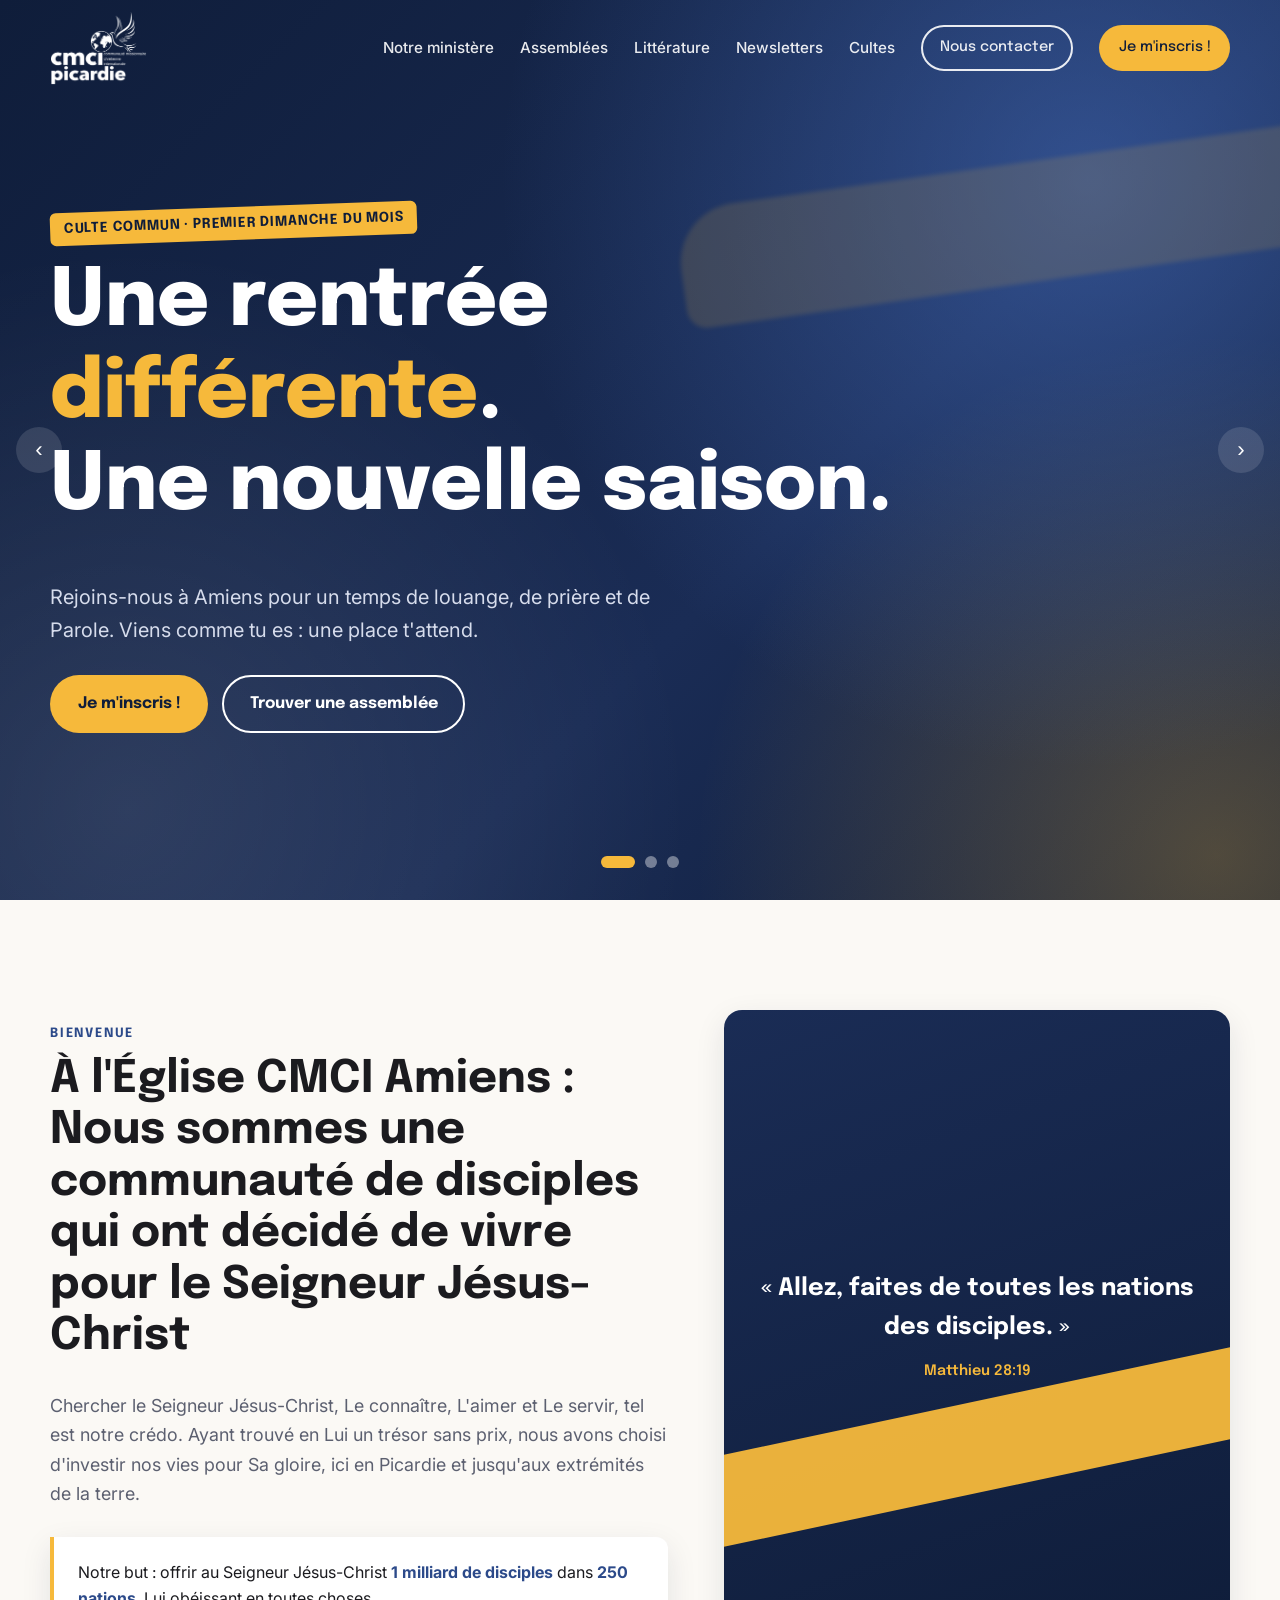
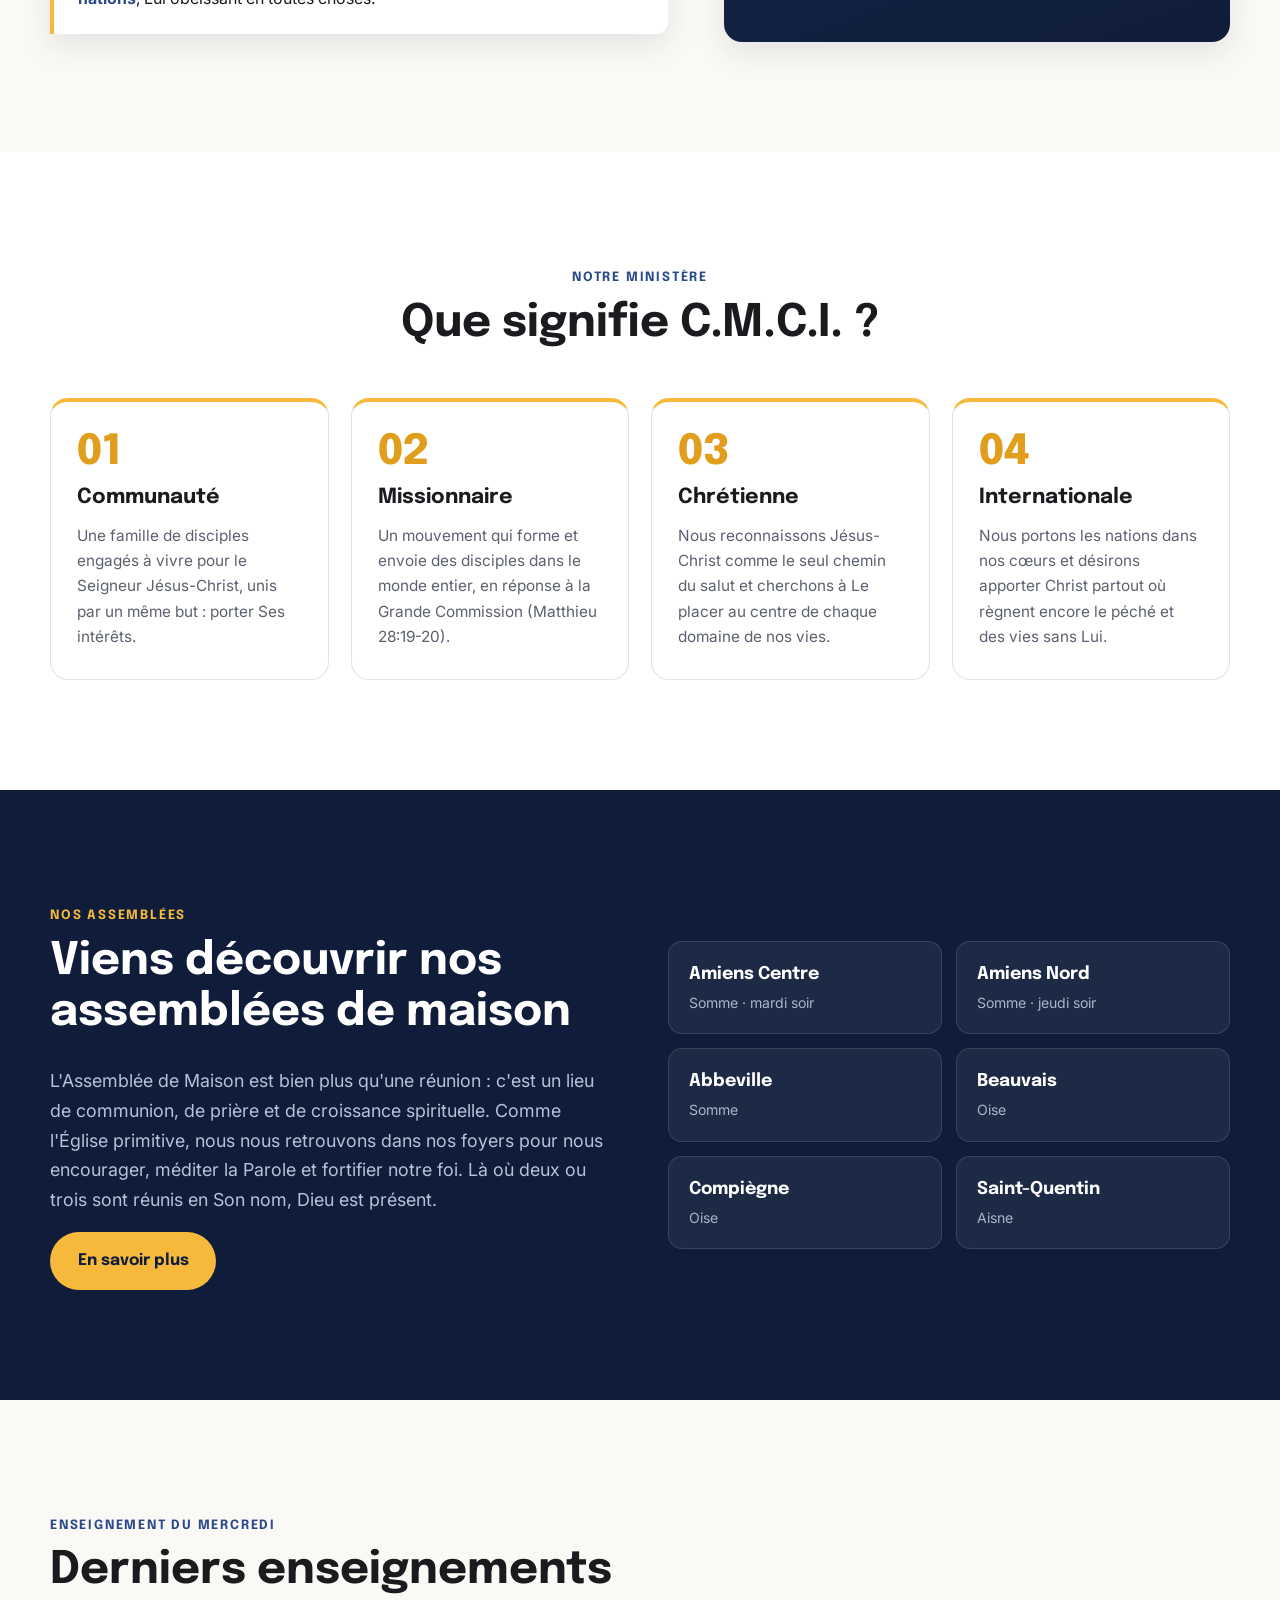
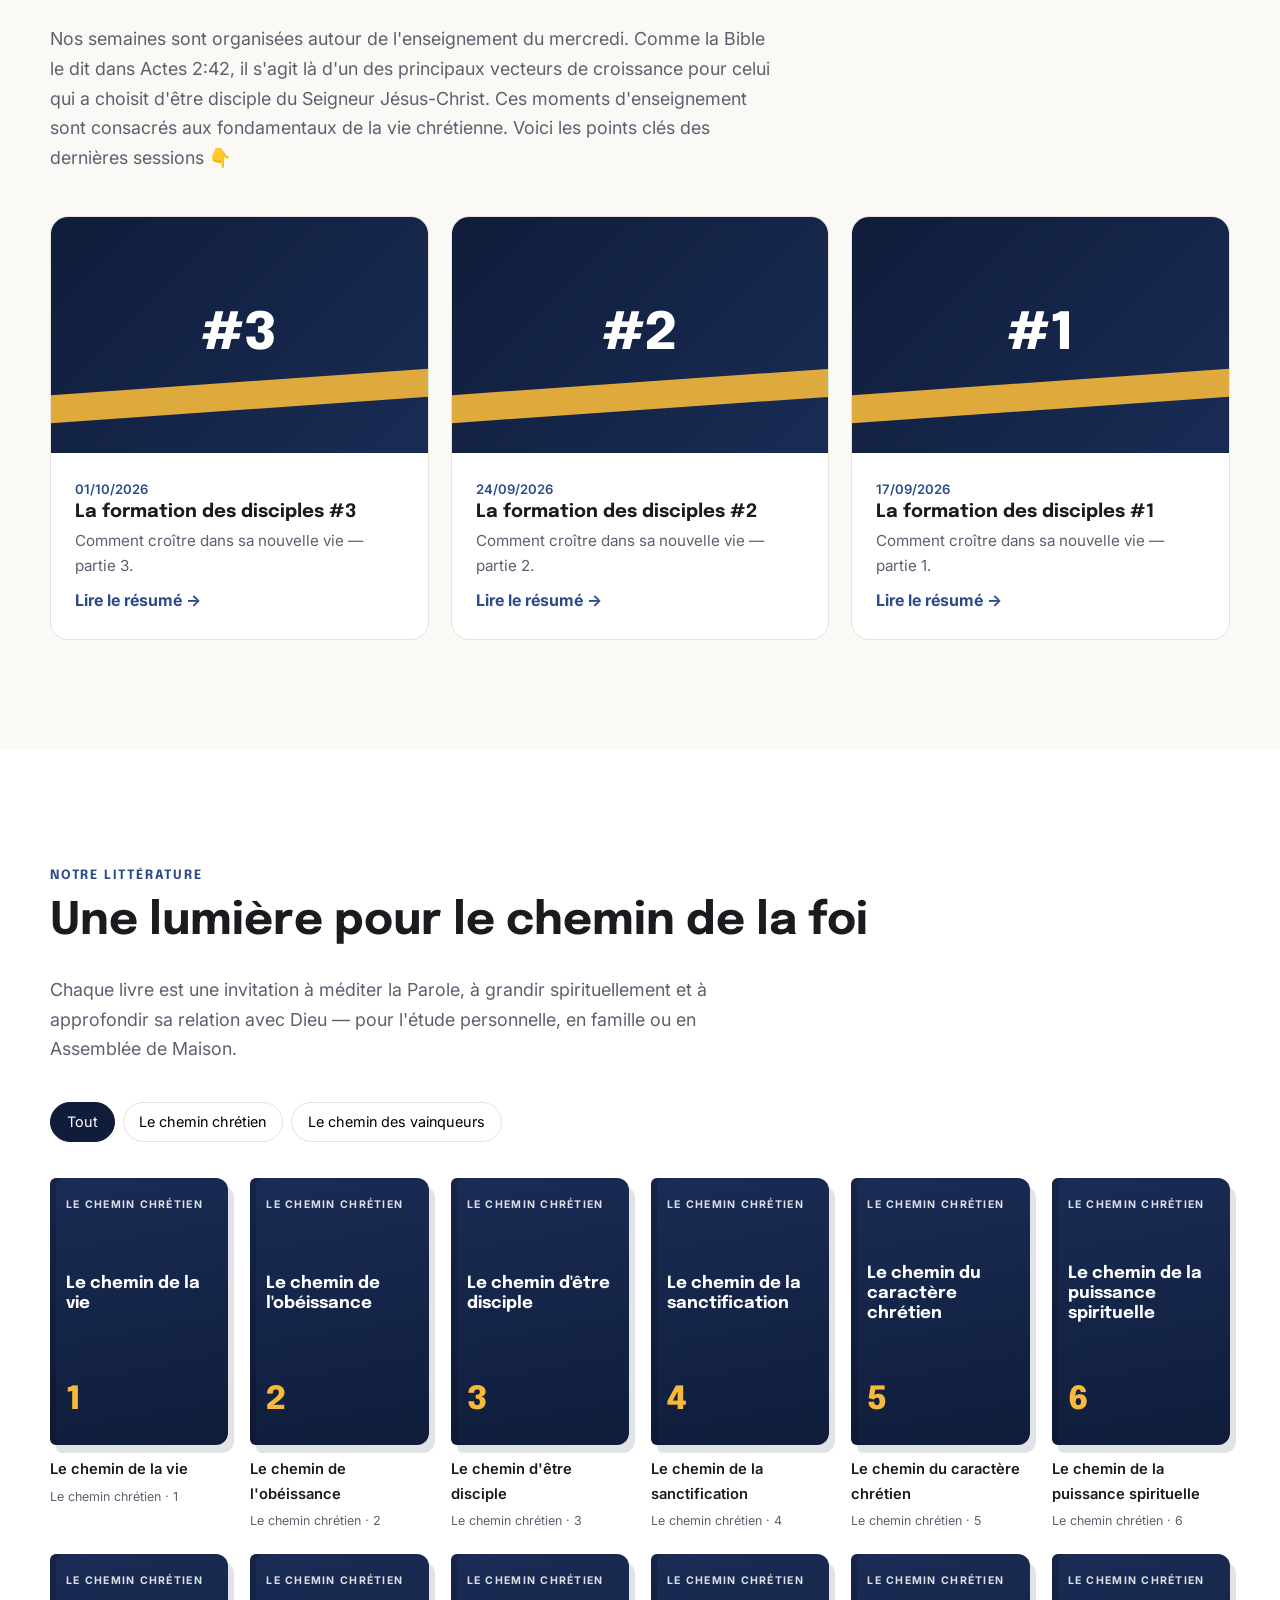
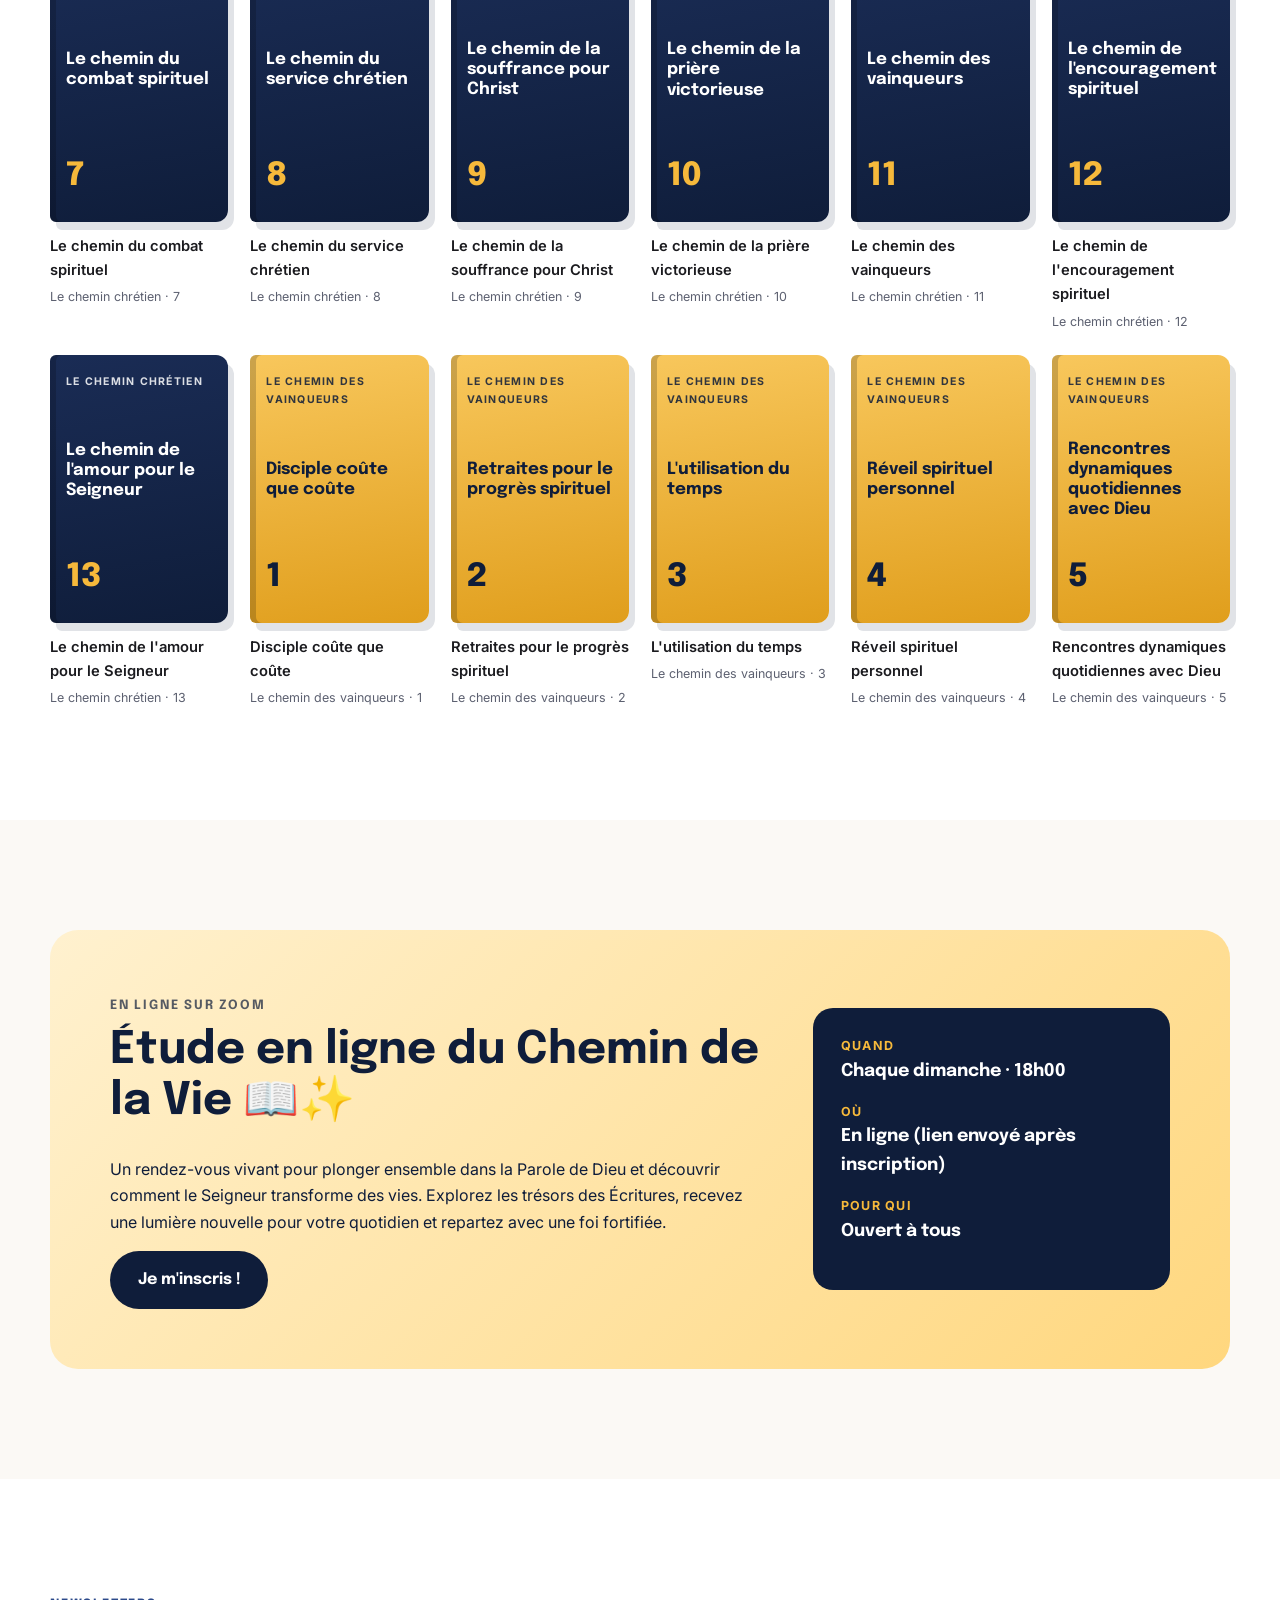
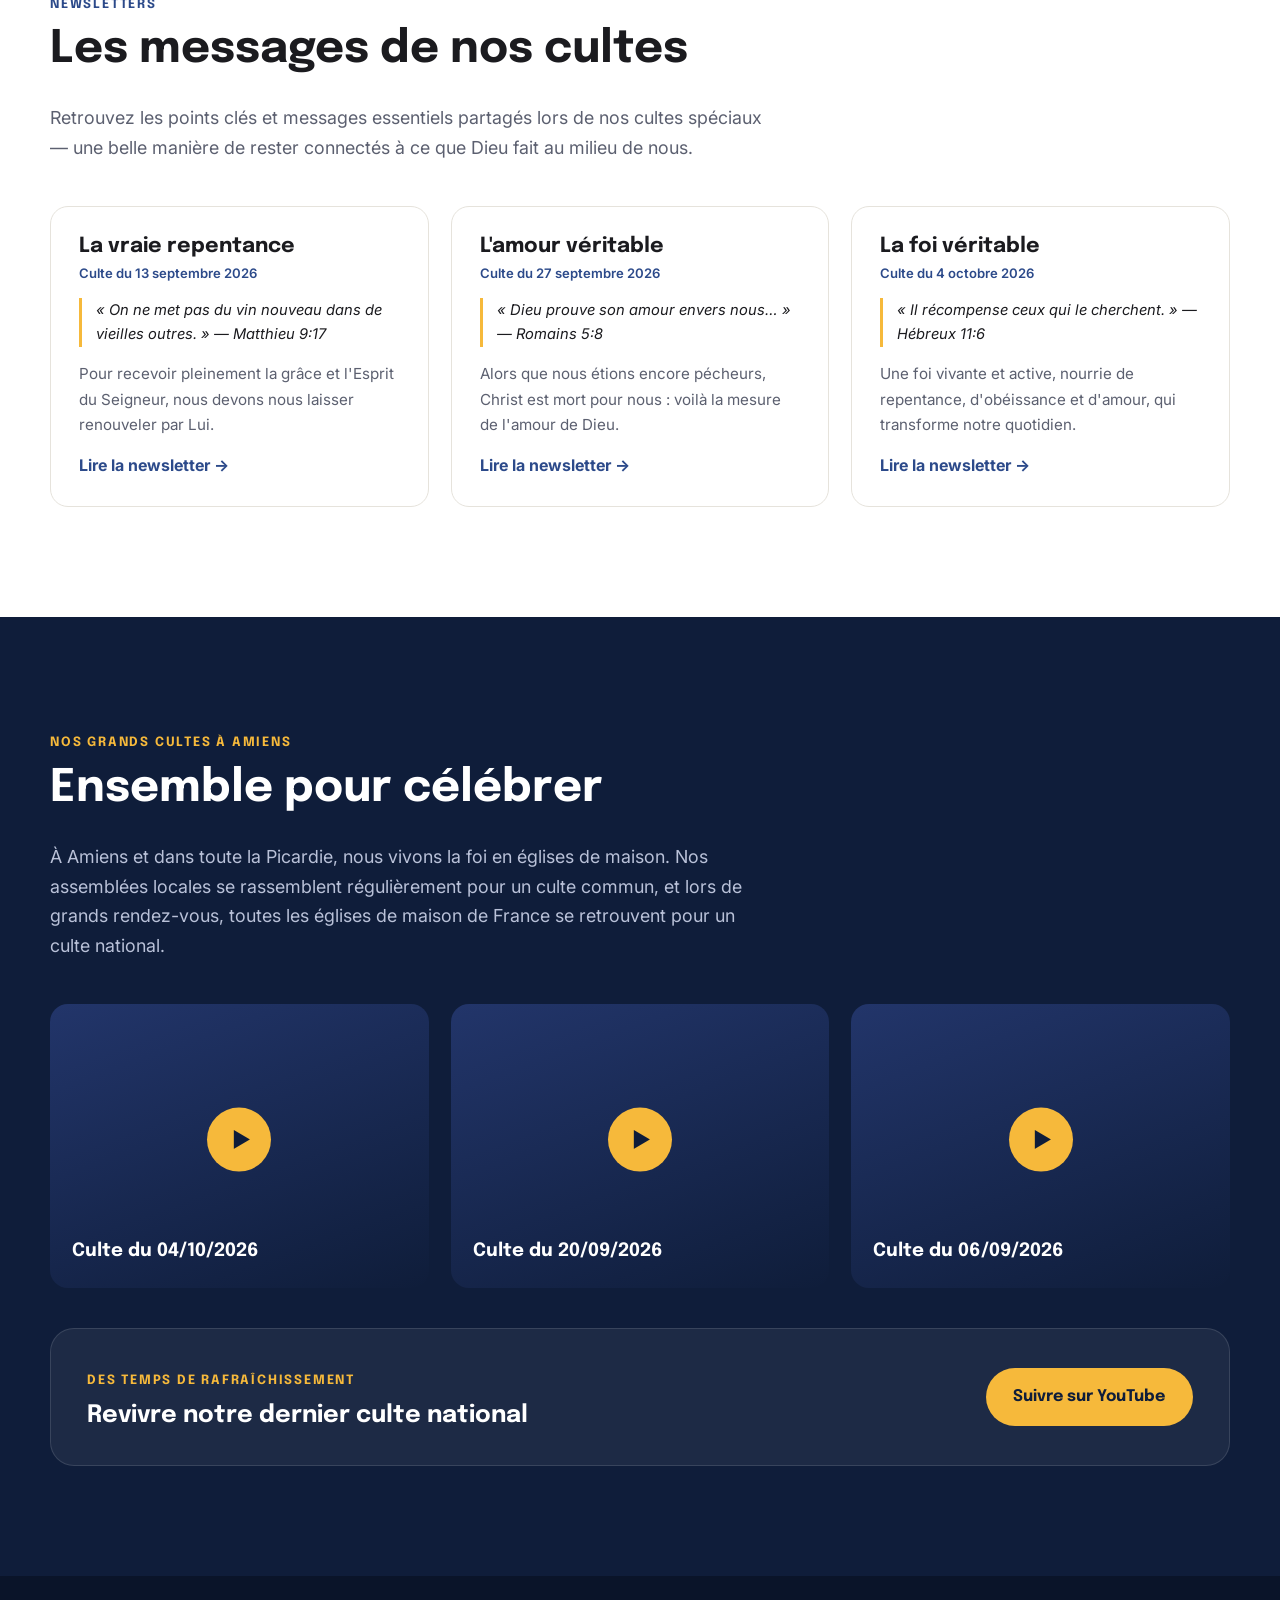
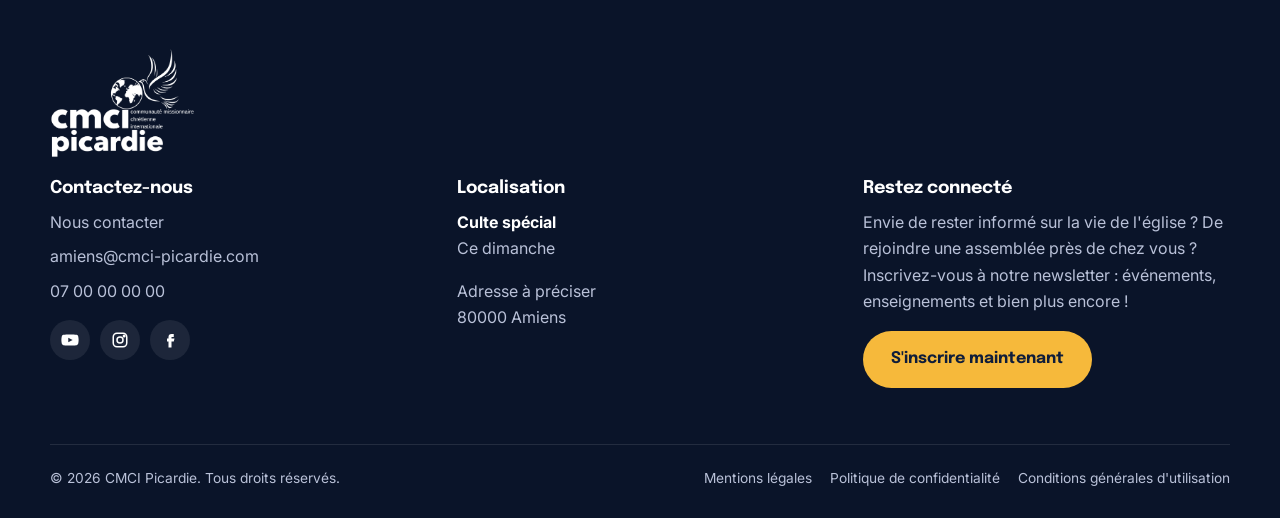
==== commit 9c8cbaad: "Bandeau d'accueil : éviter le chevauchement avec l'en-tête sur écrans peu hauts Co-Authored-By: Clau" ====
--- a/index.html
+++ b/index.html
@@ -39,7 +39,7 @@
   <div class="slide slide--1 is-active">
     <div class="slide__bg"></div>
     <div class="container">
-      <span class="hero__tag">Culte spécial · Ce dimanche</span>
+      <span class="hero__tag">Culte commun · Premier dimanche du mois</span>
       <h1>Une rentrée <em>différente</em>.<br>Une nouvelle saison.</h1>
       <p>Rejoins-nous à Amiens pour un temps de louange, de prière et de Parole. Viens comme tu es&nbsp;: une place t'attend.</p>
       <div class="hero__cta">
@@ -80,8 +80,8 @@
   <div class="container intro">
     <div class="reveal">
       <span class="eyebrow">Bienvenue</span>
-      <h2>Église Évangélique CMCI à Amiens&nbsp;: une communauté de disciples qui ont décidé de vivre pour le Seigneur Jésus-Christ</h2>
-      <p class="lead">Nous sommes une communauté de disciples résolus à chercher le Seigneur Jésus-Christ, à Le connaître, L'aimer et Le servir. Ayant trouvé en Lui un trésor sans prix, nous avons choisi d'investir nos vies pour Sa gloire, ici en Picardie et jusqu'aux extrémités de la terre.</p>
+      <h2>À l'Église CMCI Amiens&nbsp;: Nous sommes une communauté de disciples qui ont décidé de vivre pour le Seigneur Jésus-Christ</h2>
+      <p class="lead">Chercher le Seigneur Jésus-Christ, Le connaître, L'aimer et Le servir, tel est notre crédo. Ayant trouvé en Lui un trésor sans prix, nous avons choisi d'investir nos vies pour Sa gloire, ici en Picardie et jusqu'aux extrémités de la terre.</p>
       <div class="goal">
         Notre but&nbsp;: offrir au Seigneur Jésus-Christ <strong>1 milliard de disciples</strong> dans <strong>250 nations</strong>, Lui obéissant en toutes choses.
       </div>
@@ -100,7 +100,7 @@
   <div class="container">
     <div class="center reveal">
       <span class="eyebrow">Notre ministère</span>
-      <h2>Ce qui nous caractérise</h2>
+      <h2>Que signifie C.M.C.I. ?</C></h2>
     </div>
     <div class="cards4">
       <article class="card reveal">
@@ -152,9 +152,9 @@
 <section class="section" id="enseignements">
   <div class="container">
     <div class="reveal">
-      <span class="eyebrow">Assemblées en ligne</span>
+      <span class="eyebrow">Enseignement du Mercredi</span>
       <h2>Derniers enseignements</h2>
-      <p class="lead">Des moments d'enseignement consacrés aux fondamentaux de la vie chrétienne. Voici les points clés des dernières sessions&nbsp;👇</p>
+      <p class="lead">Nos semaines sont organisées autour de l'enseignement du mercredi. Comme la Bible le dit dans Actes 2:42, il s'agit là d'un des principaux vecteurs de croissance pour celui qui a choisit d'être disciple du Seigneur Jésus-Christ. Ces moments d'enseignement sont consacrés aux fondamentaux de la vie chrétienne. Voici les points clés des dernières sessions&nbsp;👇</p>
     </div>
     <div class="teachings">
       <article class="teaching reveal">
@@ -232,12 +232,12 @@
     <div class="zoom reveal">
       <div>
         <span class="eyebrow">En ligne sur Zoom</span>
-        <h2>Étude biblique en ligne 📖✨</h2>
+        <h2>Étude en ligne du Chemin de la Vie 📖✨</h2>
         <p>Un rendez-vous vivant pour plonger ensemble dans la Parole de Dieu et découvrir comment le Seigneur transforme des vies. Explorez les trésors des Écritures, recevez une lumière nouvelle pour votre quotidien et repartez avec une foi fortifiée.</p>
         <a href="inscription.html" class="btn btn--navy">Je m'inscris !</a>
       </div>
       <dl class="zoom__info">
-        <dt>Quand</dt><dd>Chaque mercredi · 20h00</dd>
+        <dt>Quand</dt><dd>Chaque dimanche · 18h00</dd>
         <dt>Où</dt><dd>En ligne (lien envoyé après inscription)</dd>
         <dt>Pour qui</dt><dd>Ouvert à tous</dd>
       </dl>
--- a/assets/css/style.css
+++ b/assets/css/style.css
@@ -116,14 +116,15 @@
 }
 
 /* ---------- Hero / carrousel ---------- */
-.hero { position: relative; min-height: 100svh; color: var(--white); overflow: hidden; background: var(--navy); }
+.hero { position: relative; min-height: 100svh; color: var(--white); overflow: hidden; background: var(--navy); display: grid; }
+/* Les diapositives s'empilent dans la même cellule : le bandeau prend la hauteur de la plus haute */
 .slide {
-  position: absolute; inset: 0;
+  grid-area: 1 / 1; position: relative;
   display: flex; align-items: center;
-  opacity: 0; transition: opacity 1s ease;
-  padding: 120px 0 90px;
-}
-.slide.is-active { opacity: 1; z-index: 1; }
+  opacity: 0; visibility: hidden; transition: opacity 1s ease, visibility 1s;
+  padding: 130px 0 90px;
+}
+.slide.is-active { opacity: 1; visibility: visible; z-index: 1; }
 .slide__bg { position: absolute; inset: 0; z-index: -1; }
 .slide--1 .slide__bg {
   background:
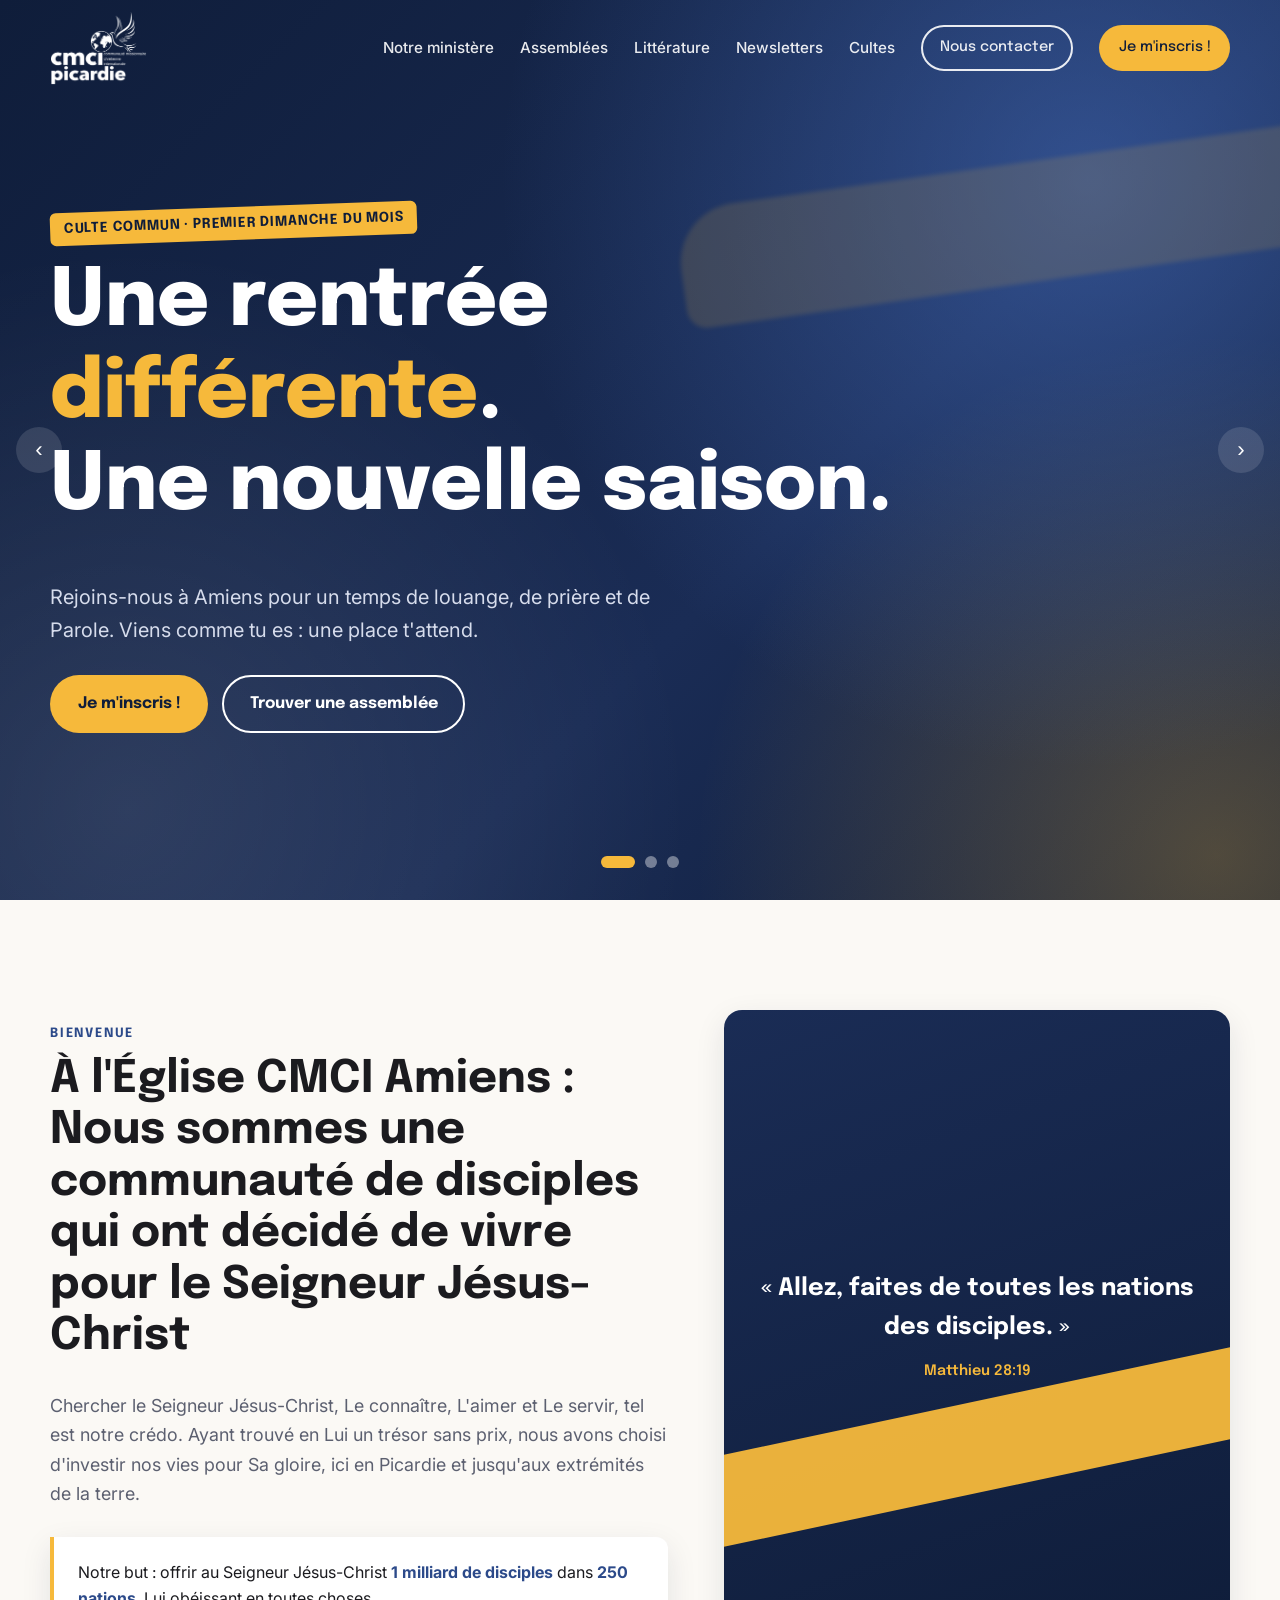
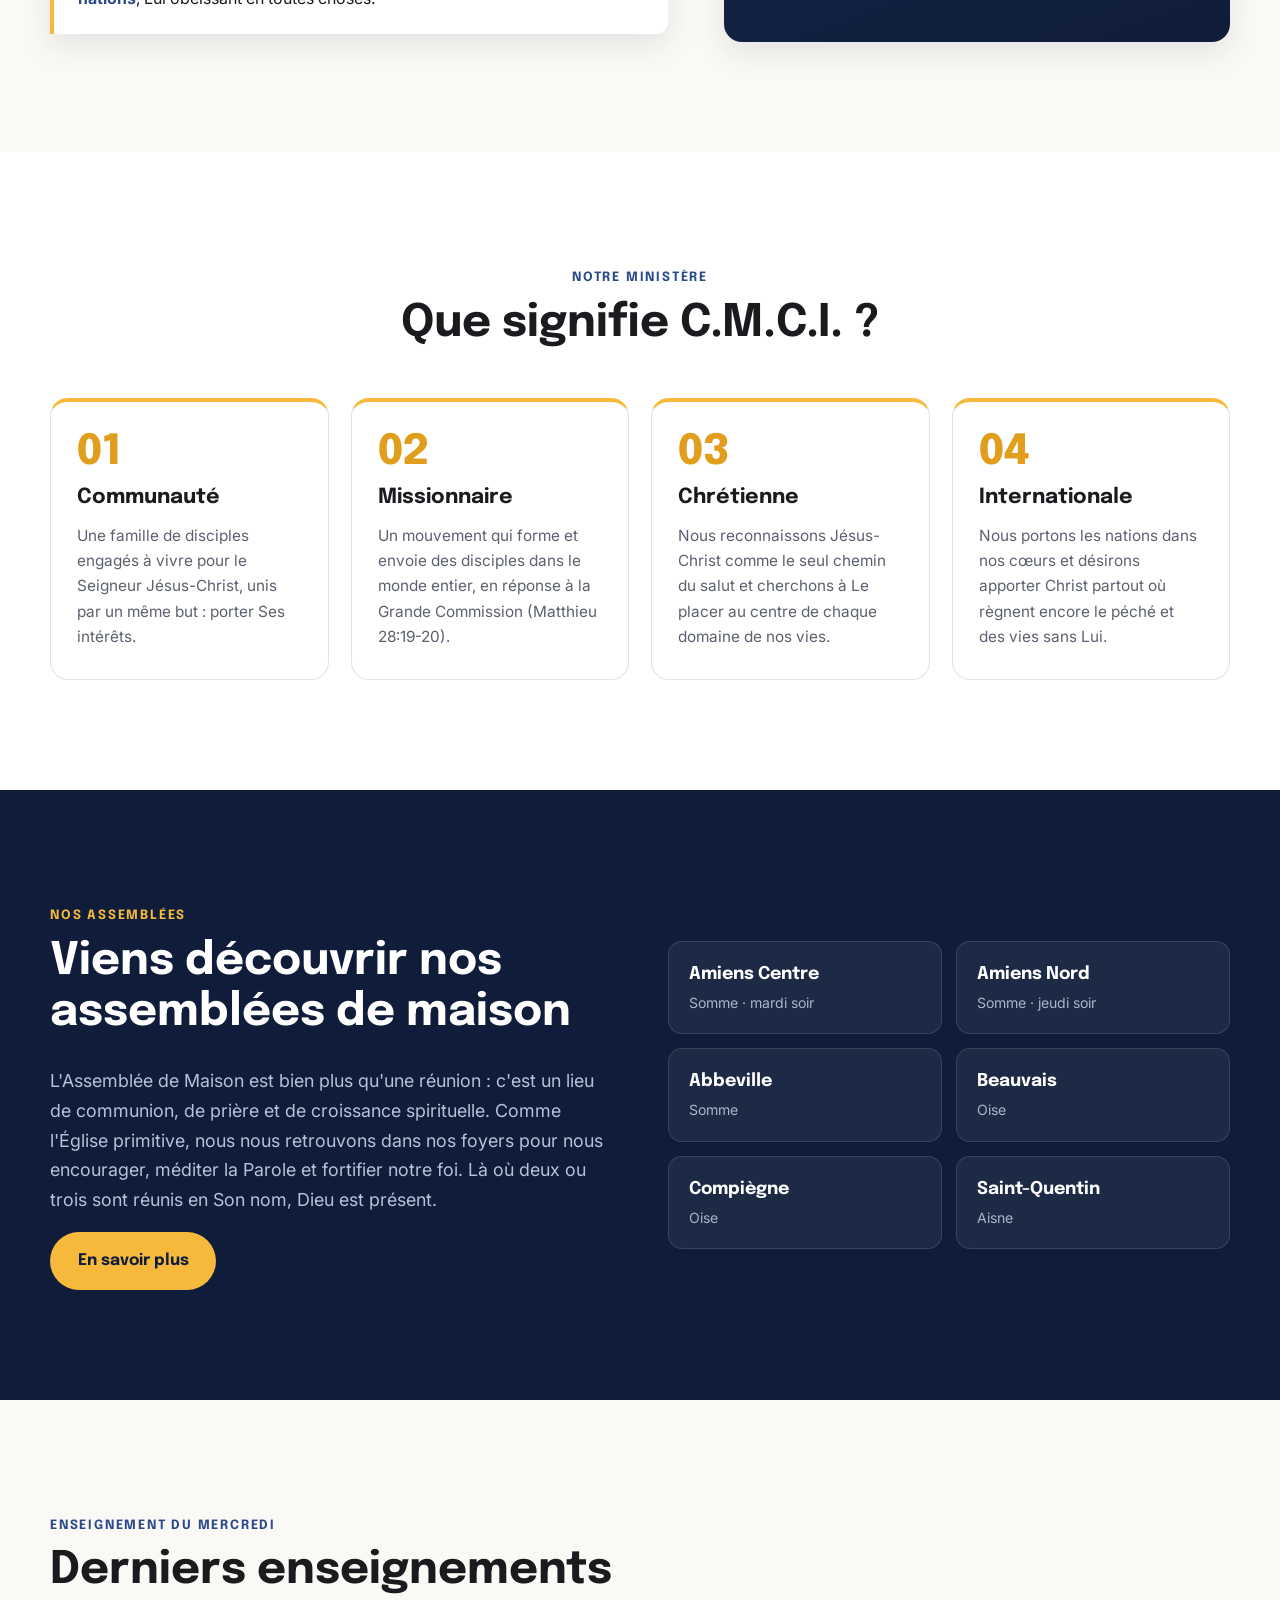
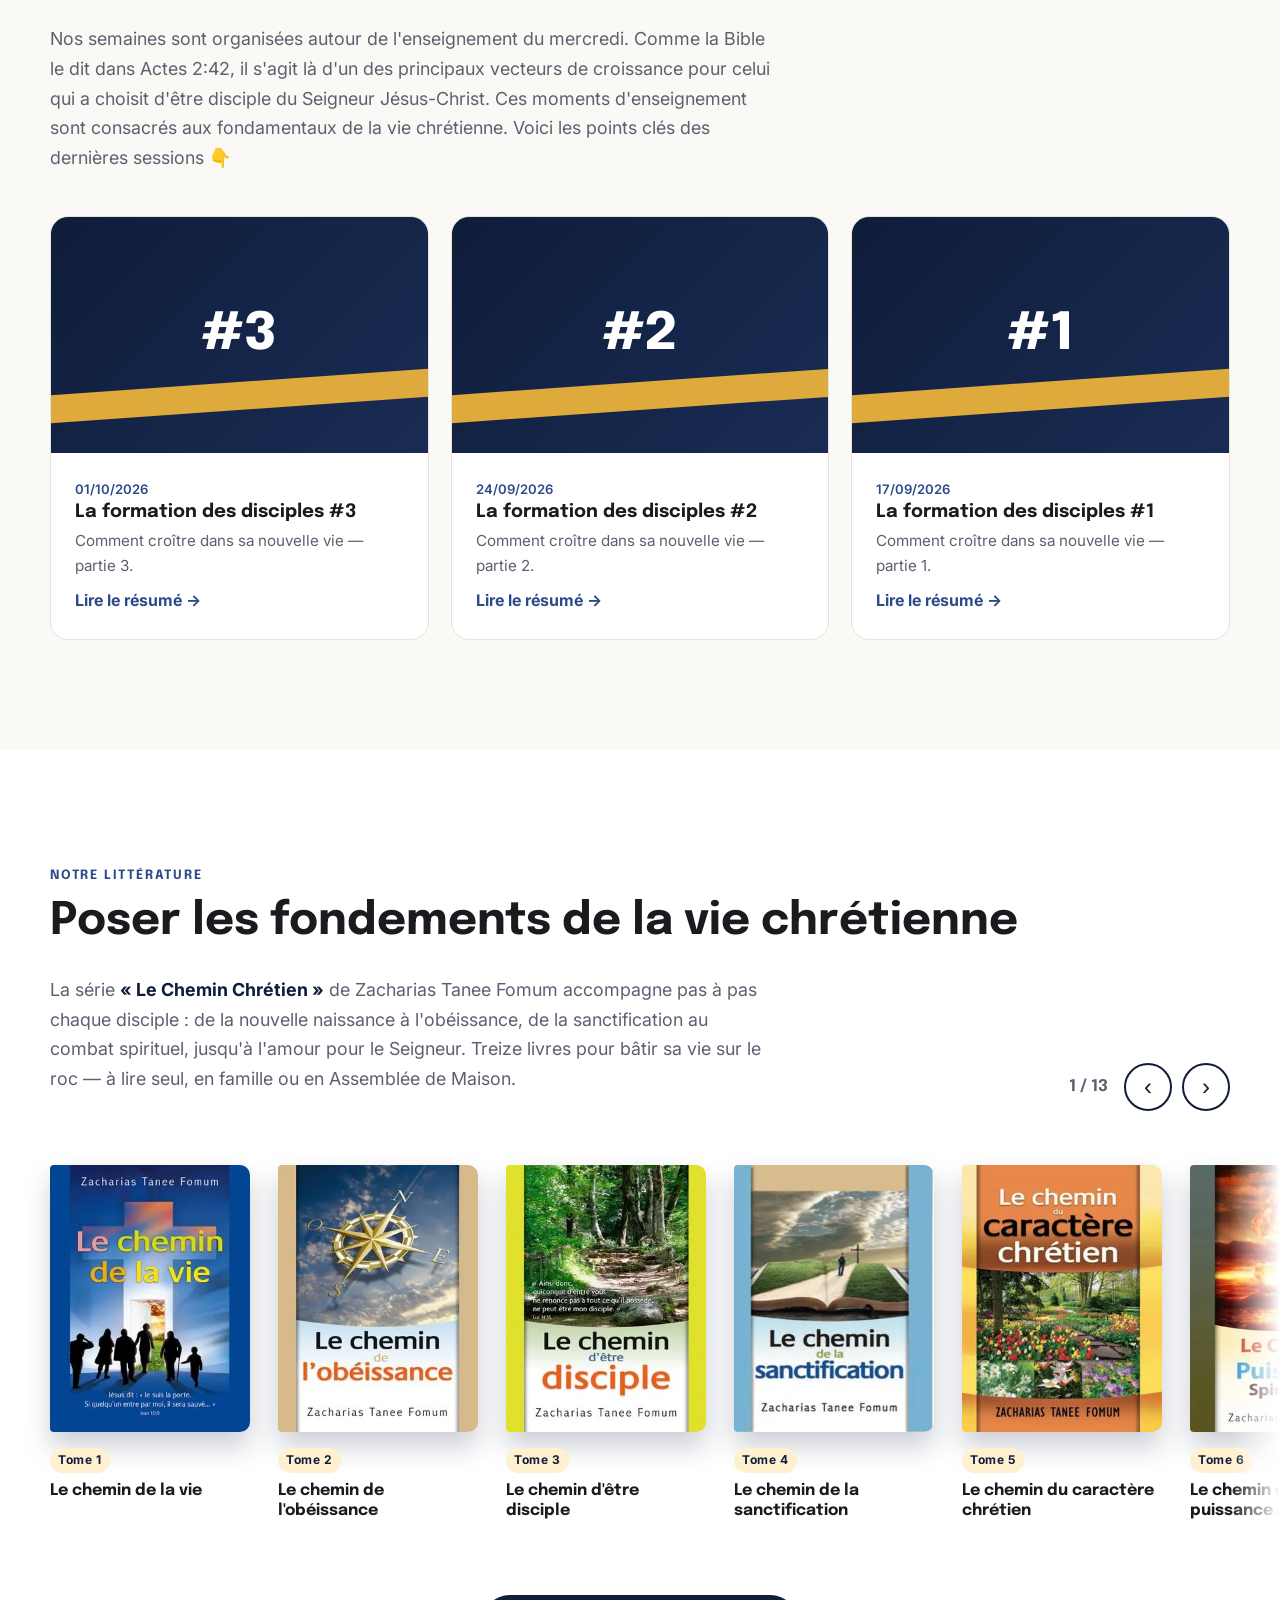
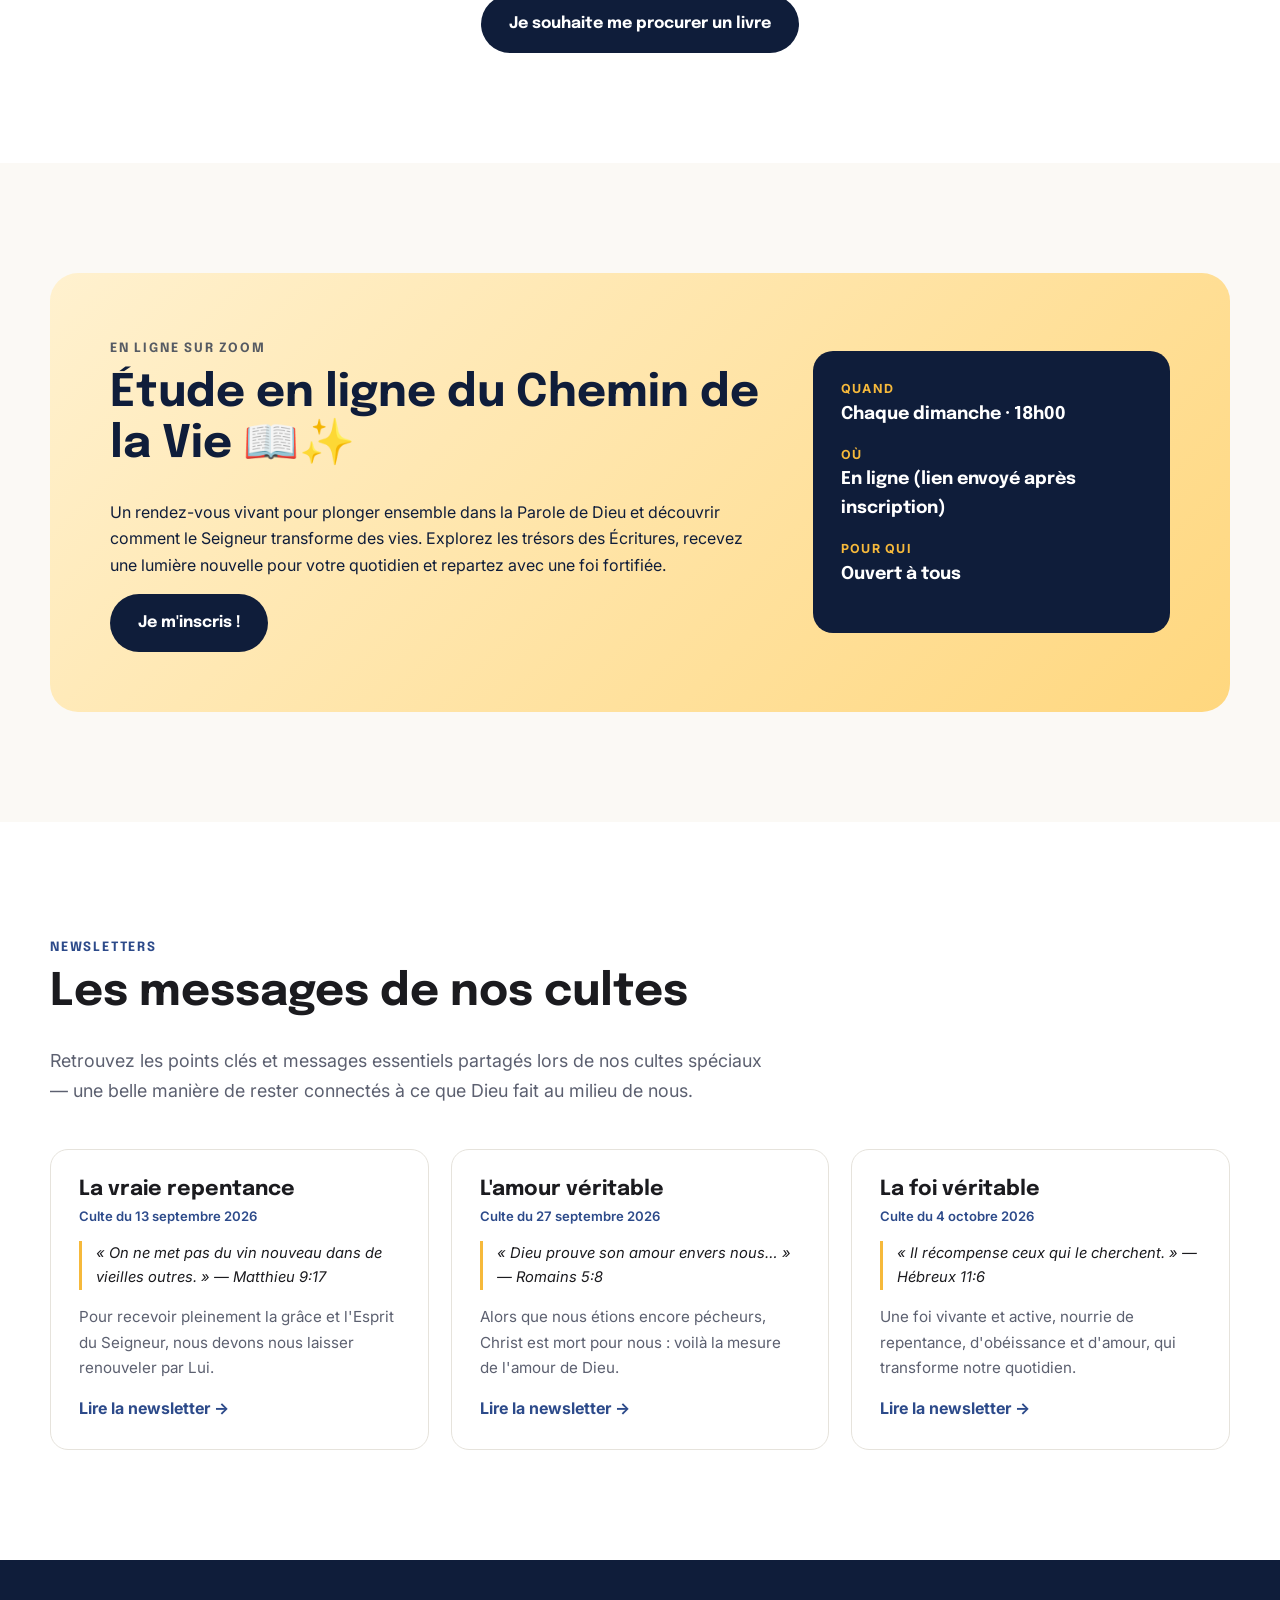
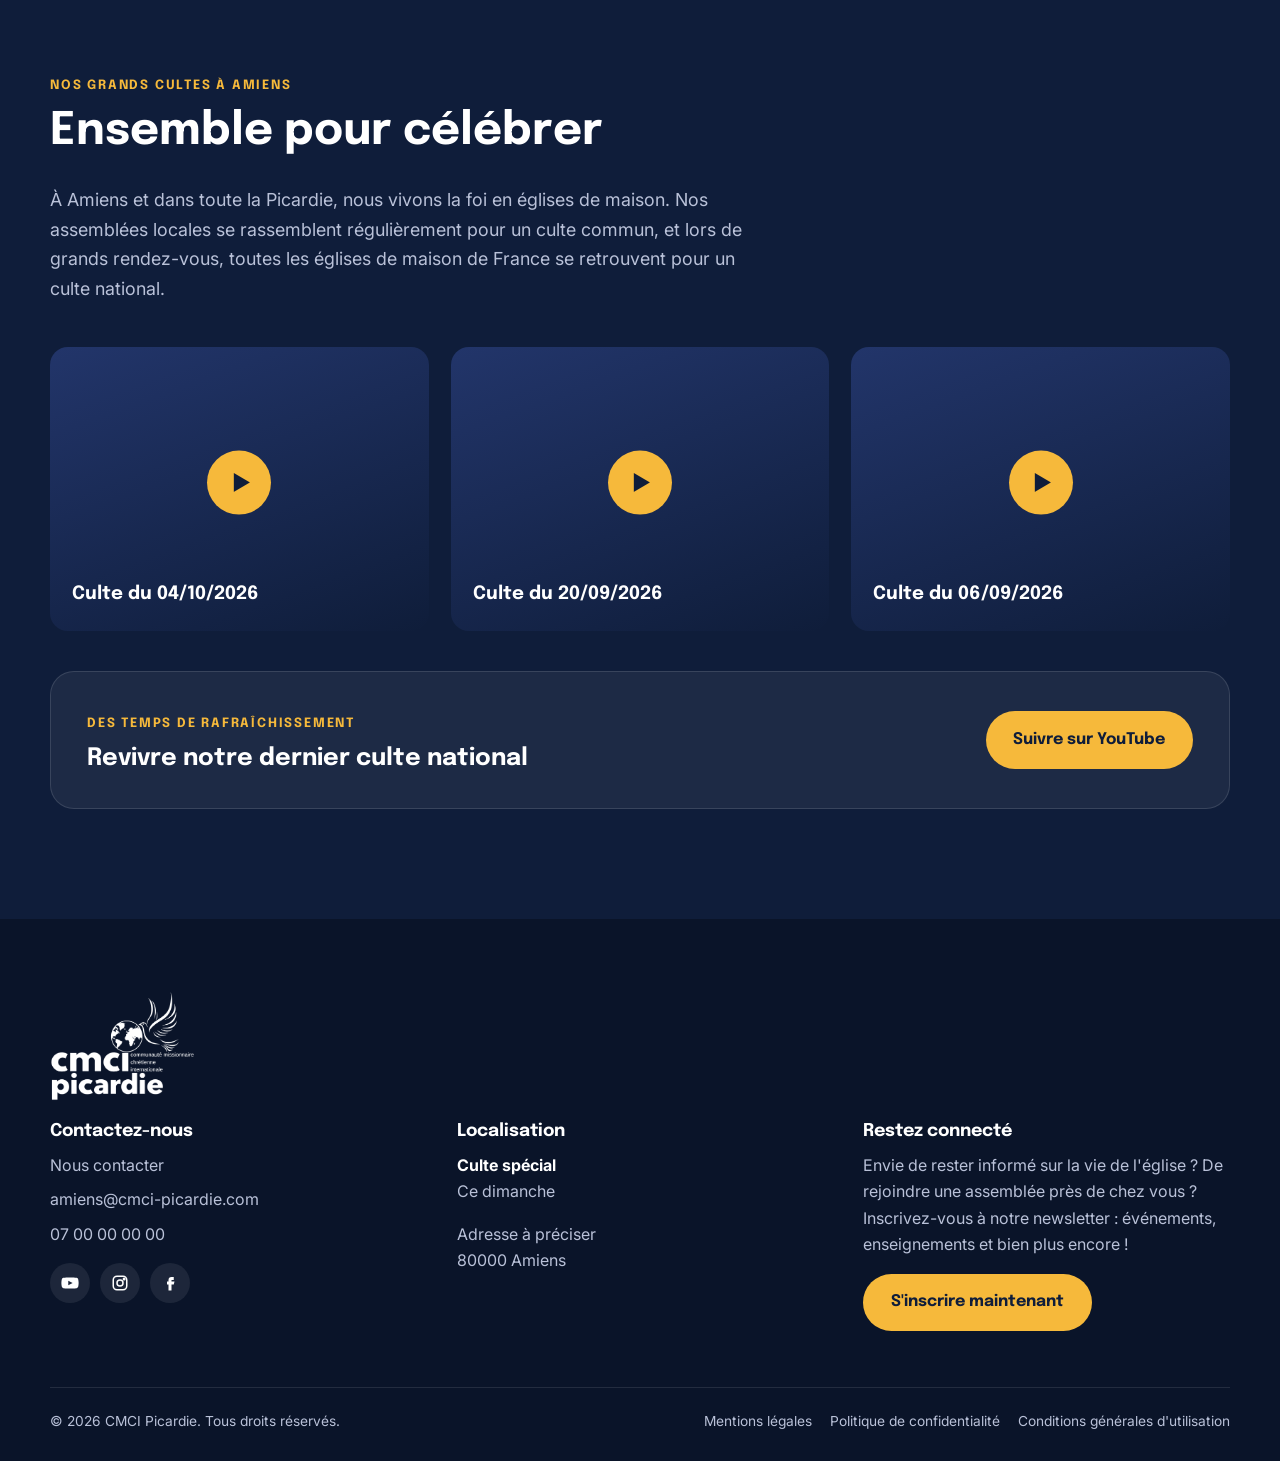
==== commit a04ad32d: "Littérature : carrousel de la série Le Chemin Chrétien avec couvertures Remplace la grille et les fi" ====
--- a/index.html
+++ b/index.html
@@ -194,35 +194,87 @@
     <div class="books-head reveal">
       <div>
         <span class="eyebrow">Notre littérature</span>
-        <h2>Une lumière pour le chemin de la foi</h2>
-        <p class="lead">Chaque livre est une invitation à méditer la Parole, à grandir spirituellement et à approfondir sa relation avec Dieu — pour l'étude personnelle, en famille ou en Assemblée de Maison.</p>
-      </div>
-      <div class="filters" role="group" aria-label="Filtrer les collections">
-        <button class="is-active" data-filter="all">Tout</button>
-        <button data-filter="chretien">Le chemin chrétien</button>
-        <button data-filter="vainqueurs">Le chemin des vainqueurs</button>
-      </div>
-    </div>
-    <div class="books">
-      <div class="book book--chretien"><div class="book__cover"><small>LE CHEMIN CHRÉTIEN</small><strong>Le chemin de la vie</strong><span class="num">1</span></div><p>Le chemin de la vie</p><span>Le chemin chrétien · 1</span></div>
-      <div class="book book--chretien"><div class="book__cover"><small>LE CHEMIN CHRÉTIEN</small><strong>Le chemin de l'obéissance</strong><span class="num">2</span></div><p>Le chemin de l'obéissance</p><span>Le chemin chrétien · 2</span></div>
-      <div class="book book--chretien"><div class="book__cover"><small>LE CHEMIN CHRÉTIEN</small><strong>Le chemin d'être disciple</strong><span class="num">3</span></div><p>Le chemin d'être disciple</p><span>Le chemin chrétien · 3</span></div>
-      <div class="book book--chretien"><div class="book__cover"><small>LE CHEMIN CHRÉTIEN</small><strong>Le chemin de la sanctification</strong><span class="num">4</span></div><p>Le chemin de la sanctification</p><span>Le chemin chrétien · 4</span></div>
-      <div class="book book--chretien"><div class="book__cover"><small>LE CHEMIN CHRÉTIEN</small><strong>Le chemin du caractère chrétien</strong><span class="num">5</span></div><p>Le chemin du caractère chrétien</p><span>Le chemin chrétien · 5</span></div>
-      <div class="book book--chretien"><div class="book__cover"><small>LE CHEMIN CHRÉTIEN</small><strong>Le chemin de la puissance spirituelle</strong><span class="num">6</span></div><p>Le chemin de la puissance spirituelle</p><span>Le chemin chrétien · 6</span></div>
-      <div class="book book--chretien"><div class="book__cover"><small>LE CHEMIN CHRÉTIEN</small><strong>Le chemin du combat spirituel</strong><span class="num">7</span></div><p>Le chemin du combat spirituel</p><span>Le chemin chrétien · 7</span></div>
-      <div class="book book--chretien"><div class="book__cover"><small>LE CHEMIN CHRÉTIEN</small><strong>Le chemin du service chrétien</strong><span class="num">8</span></div><p>Le chemin du service chrétien</p><span>Le chemin chrétien · 8</span></div>
-      <div class="book book--chretien"><div class="book__cover"><small>LE CHEMIN CHRÉTIEN</small><strong>Le chemin de la souffrance pour Christ</strong><span class="num">9</span></div><p>Le chemin de la souffrance pour Christ</p><span>Le chemin chrétien · 9</span></div>
-      <div class="book book--chretien"><div class="book__cover"><small>LE CHEMIN CHRÉTIEN</small><strong>Le chemin de la prière victorieuse</strong><span class="num">10</span></div><p>Le chemin de la prière victorieuse</p><span>Le chemin chrétien · 10</span></div>
-      <div class="book book--chretien"><div class="book__cover"><small>LE CHEMIN CHRÉTIEN</small><strong>Le chemin des vainqueurs</strong><span class="num">11</span></div><p>Le chemin des vainqueurs</p><span>Le chemin chrétien · 11</span></div>
-      <div class="book book--chretien"><div class="book__cover"><small>LE CHEMIN CHRÉTIEN</small><strong>Le chemin de l'encouragement spirituel</strong><span class="num">12</span></div><p>Le chemin de l'encouragement spirituel</p><span>Le chemin chrétien · 12</span></div>
-      <div class="book book--chretien"><div class="book__cover"><small>LE CHEMIN CHRÉTIEN</small><strong>Le chemin de l'amour pour le Seigneur</strong><span class="num">13</span></div><p>Le chemin de l'amour pour le Seigneur</p><span>Le chemin chrétien · 13</span></div>
-      <div class="book book--vainqueurs"><div class="book__cover"><small>LE CHEMIN DES VAINQUEURS</small><strong>Disciple coûte que coûte</strong><span class="num">1</span></div><p>Disciple coûte que coûte</p><span>Le chemin des vainqueurs · 1</span></div>
-      <div class="book book--vainqueurs"><div class="book__cover"><small>LE CHEMIN DES VAINQUEURS</small><strong>Retraites pour le progrès spirituel</strong><span class="num">2</span></div><p>Retraites pour le progrès spirituel</p><span>Le chemin des vainqueurs · 2</span></div>
-      <div class="book book--vainqueurs"><div class="book__cover"><small>LE CHEMIN DES VAINQUEURS</small><strong>L'utilisation du temps</strong><span class="num">3</span></div><p>L'utilisation du temps</p><span>Le chemin des vainqueurs · 3</span></div>
-      <div class="book book--vainqueurs"><div class="book__cover"><small>LE CHEMIN DES VAINQUEURS</small><strong>Réveil spirituel personnel</strong><span class="num">4</span></div><p>Réveil spirituel personnel</p><span>Le chemin des vainqueurs · 4</span></div>
-      <div class="book book--vainqueurs"><div class="book__cover"><small>LE CHEMIN DES VAINQUEURS</small><strong>Rencontres dynamiques quotidiennes avec Dieu</strong><span class="num">5</span></div><p>Rencontres dynamiques quotidiennes avec Dieu</p><span>Le chemin des vainqueurs · 5</span></div>
-    </div>
+        <h2>Poser les fondements de la vie chrétienne</h2>
+        <p class="lead">La série <strong>« Le Chemin Chrétien »</strong> de Zacharias Tanee Fomum accompagne pas à pas chaque disciple&nbsp;: de la nouvelle naissance à l'obéissance, de la sanctification au combat spirituel, jusqu'à l'amour pour le Seigneur. Treize livres pour bâtir sa vie sur le roc — à lire seul, en famille ou en Assemblée de Maison.</p>
+      </div>
+      <div class="books-nav">
+        <span class="books-count" aria-hidden="true"><span data-books-current>1</span> / 13</span>
+        <button class="books-arrow" data-books-prev aria-label="Livres précédents">‹</button>
+        <button class="books-arrow" data-books-next aria-label="Livres suivants">›</button>
+      </div>
+    </div>
+  </div>
+  <div class="books-carousel reveal">
+    <ul class="books-track" tabindex="0" aria-label="Série Le Chemin Chrétien, 13 livres">
+        <li class="book">
+          <img class="book__cover" src="assets/img/livres/chemin-chretien-01.webp" alt="Couverture du livre « Le chemin de la vie » de Zacharias Tanee Fomum" width="300" height="400" loading="lazy">
+          <span class="book__tome">Tome 1</span>
+          <h3 class="book__title">Le chemin de la vie</h3>
+        </li>
+        <li class="book">
+          <img class="book__cover" src="assets/img/livres/chemin-chretien-02.webp" alt="Couverture du livre « Le chemin de l'obéissance » de Zacharias Tanee Fomum" width="300" height="400" loading="lazy">
+          <span class="book__tome">Tome 2</span>
+          <h3 class="book__title">Le chemin de l'obéissance</h3>
+        </li>
+        <li class="book">
+          <img class="book__cover" src="assets/img/livres/chemin-chretien-03.webp" alt="Couverture du livre « Le chemin d'être disciple » de Zacharias Tanee Fomum" width="300" height="400" loading="lazy">
+          <span class="book__tome">Tome 3</span>
+          <h3 class="book__title">Le chemin d'être disciple</h3>
+        </li>
+        <li class="book">
+          <img class="book__cover" src="assets/img/livres/chemin-chretien-04.webp" alt="Couverture du livre « Le chemin de la sanctification » de Zacharias Tanee Fomum" width="300" height="400" loading="lazy">
+          <span class="book__tome">Tome 4</span>
+          <h3 class="book__title">Le chemin de la sanctification</h3>
+        </li>
+        <li class="book">
+          <img class="book__cover" src="assets/img/livres/chemin-chretien-05.webp" alt="Couverture du livre « Le chemin du caractère chrétien » de Zacharias Tanee Fomum" width="300" height="400" loading="lazy">
+          <span class="book__tome">Tome 5</span>
+          <h3 class="book__title">Le chemin du caractère chrétien</h3>
+        </li>
+        <li class="book">
+          <img class="book__cover" src="assets/img/livres/chemin-chretien-06.webp" alt="Couverture du livre « Le chemin de la puissance spirituelle » de Zacharias Tanee Fomum" width="300" height="400" loading="lazy">
+          <span class="book__tome">Tome 6</span>
+          <h3 class="book__title">Le chemin de la puissance spirituelle</h3>
+        </li>
+        <li class="book">
+          <img class="book__cover" src="assets/img/livres/chemin-chretien-07.webp" alt="Couverture du livre « Le chemin du combat spirituel » de Zacharias Tanee Fomum" width="300" height="400" loading="lazy">
+          <span class="book__tome">Tome 7</span>
+          <h3 class="book__title">Le chemin du combat spirituel</h3>
+        </li>
+        <li class="book">
+          <img class="book__cover" src="assets/img/livres/chemin-chretien-08.webp" alt="Couverture du livre « Le chemin du service chrétien » de Zacharias Tanee Fomum" width="300" height="400" loading="lazy">
+          <span class="book__tome">Tome 8</span>
+          <h3 class="book__title">Le chemin du service chrétien</h3>
+        </li>
+        <li class="book">
+          <img class="book__cover" src="assets/img/livres/chemin-chretien-09.webp" alt="Couverture du livre « Le chemin de la souffrance pour Christ » de Zacharias Tanee Fomum" width="300" height="400" loading="lazy">
+          <span class="book__tome">Tome 9</span>
+          <h3 class="book__title">Le chemin de la souffrance pour Christ</h3>
+        </li>
+        <li class="book">
+          <img class="book__cover" src="assets/img/livres/chemin-chretien-10.webp" alt="Couverture du livre « Le chemin de la prière victorieuse » de Zacharias Tanee Fomum" width="300" height="400" loading="lazy">
+          <span class="book__tome">Tome 10</span>
+          <h3 class="book__title">Le chemin de la prière victorieuse</h3>
+        </li>
+        <li class="book">
+          <img class="book__cover" src="assets/img/livres/chemin-chretien-11.webp" alt="Couverture du livre « Le chemin des vainqueurs » de Zacharias Tanee Fomum" width="300" height="400" loading="lazy">
+          <span class="book__tome">Tome 11</span>
+          <h3 class="book__title">Le chemin des vainqueurs</h3>
+        </li>
+        <li class="book">
+          <img class="book__cover" src="assets/img/livres/chemin-chretien-12.webp" alt="Couverture du livre « Le chemin de l'encouragement spirituel » de Zacharias Tanee Fomum" width="300" height="400" loading="lazy">
+          <span class="book__tome">Tome 12</span>
+          <h3 class="book__title">Le chemin de l'encouragement spirituel</h3>
+        </li>
+        <li class="book">
+          <img class="book__cover" src="assets/img/livres/chemin-chretien-13.webp" alt="Couverture du livre « Le chemin de l'amour pour le Seigneur » de Zacharias Tanee Fomum" width="300" height="400" loading="lazy">
+          <span class="book__tome">Tome 13</span>
+          <h3 class="book__title">Le chemin de l'amour pour le Seigneur</h3>
+        </li>
+    </ul>
+  </div>
+  <div class="container center">
+    <a href="contact.html" class="btn btn--navy books-cta">Je souhaite me procurer un livre</a>
   </div>
 </section>
 
--- a/assets/css/style.css
+++ b/assets/css/style.css
@@ -242,32 +242,50 @@
 .date { font-size: .82rem; font-weight: 600; color: var(--blue); }
 @media (max-width: 900px) { .teachings { grid-template-columns: 1fr; } }
 
-/* ---------- Littérature ---------- */
-.books-head { display: flex; flex-wrap: wrap; justify-content: space-between; align-items: end; gap: 20px; }
-.filters { display: flex; gap: 8px; flex-wrap: wrap; }
-.filters button {
-  border: 1px solid var(--line); background: var(--white); border-radius: 999px;
-  padding: .5em 1.1em; font: inherit; font-size: .9rem; cursor: pointer;
-}
-.filters button.is-active { background: var(--navy); color: var(--white); border-color: var(--navy); }
-.books { display: grid; grid-template-columns: repeat(auto-fill, minmax(170px, 1fr)); gap: 22px; margin-top: 36px; }
-.book { text-align: left; }
+/* ---------- Littérature : carrousel « Le Chemin Chrétien » ---------- */
+.books-head { display: flex; flex-wrap: wrap; justify-content: space-between; align-items: end; gap: 24px; }
+.books-head .lead strong { color: var(--navy); }
+.books-nav { display: flex; align-items: center; gap: 10px; }
+.books-count { font-family: var(--font-title); font-weight: 700; color: var(--muted); margin-right: 6px; min-width: 52px; text-align: right; }
+.books-arrow {
+  width: 48px; height: 48px; border-radius: 50%; border: 2px solid var(--navy);
+  background: var(--white); color: var(--navy); font-size: 1.5rem; line-height: 1; cursor: pointer;
+  transition: background .2s, color .2s;
+}
+.books-arrow:hover { background: var(--navy); color: var(--white); }
+.books-carousel { margin-top: 40px; position: relative; }
+/* Fondu sur les bords pour suggérer le défilement */
+.books-carousel::before, .books-carousel::after {
+  content: ""; position: absolute; top: 0; bottom: 0; width: clamp(12px, calc((100% - 1180px) / 2), 90px); z-index: 2; pointer-events: none;
+}
+.books-carousel::before { left: 0; background: linear-gradient(90deg, var(--white), transparent); }
+.books-carousel::after { right: 0; background: linear-gradient(-90deg, var(--white), transparent); }
+.books-track {
+  list-style: none; margin: 0; display: flex; gap: 28px;
+  overflow-x: auto; scroll-snap-type: x mandatory; scroll-behavior: smooth;
+  padding: 14px max(16px, calc((100% - 1180px) / 2)) 26px;
+  scroll-padding-inline: max(16px, calc((100% - 1180px) / 2));
+  scrollbar-width: none;
+}
+.books-track::-webkit-scrollbar { display: none; }
+.books-track:focus-visible { outline: 3px solid var(--sun); outline-offset: -3px; }
+.book { flex: 0 0 200px; scroll-snap-align: start; }
 .book__cover {
-  aspect-ratio: 2/3; border-radius: 6px 12px 12px 6px; padding: 18px 16px;
-  display: flex; flex-direction: column; justify-content: space-between;
-  color: var(--white); box-shadow: 6px 8px 0 rgba(15,29,58,.12), inset 6px 0 0 rgba(0,0,0,.18);
-  transition: transform .25s;
-}
-.book:hover .book__cover { transform: translateY(-6px) rotate(-1deg); }
-.book__cover small { font-size: .66rem; letter-spacing: .12em; font-weight: 700; opacity: .85; }
-.book__cover strong { font-family: var(--font-title); font-size: 1.05rem; line-height: 1.2; }
-.book__cover .num { font-family: var(--font-title); font-weight: 800; font-size: 2rem; color: var(--sun); }
-.book--chretien .book__cover { background: linear-gradient(170deg, #1a2c55, #0f1d3a); }
-.book--vainqueurs .book__cover { background: linear-gradient(170deg, #f8c75c, #e09e1c); color: var(--navy); }
-.book--vainqueurs .book__cover .num { color: var(--navy); }
-.book--vainqueurs .num { color: var(--white); }
-.book p { margin: 12px 0 0; font-weight: 600; font-size: .92rem; }
-.book span { font-size: .78rem; color: var(--muted); }
+  width: 100%; height: auto; aspect-ratio: 3 / 4; object-fit: cover; border-radius: 4px 10px 10px 4px;
+  box-shadow: 0 14px 28px rgba(15,29,58,.22), inset 0 0 0 1px rgba(0,0,0,.05);
+  transition: transform .3s, box-shadow .3s;
+}
+.book:hover .book__cover { transform: translateY(-8px); box-shadow: 0 22px 36px rgba(15,29,58,.28); }
+.book__tome {
+  display: inline-block; margin-top: 16px; padding: .2em .7em; border-radius: 999px;
+  background: var(--sun-soft); color: var(--navy); font-size: .75rem; font-weight: 700; letter-spacing: .04em;
+}
+.book__title { font-size: 1rem; margin: 8px 0 0; line-height: 1.3; }
+.books-cta { margin-top: 26px; }
+@media (max-width: 560px) {
+  .book { flex-basis: 62vw; }
+  .books-nav { width: 100%; justify-content: flex-end; }
+}
 
 /* ---------- Étude biblique ---------- */
 .zoom {
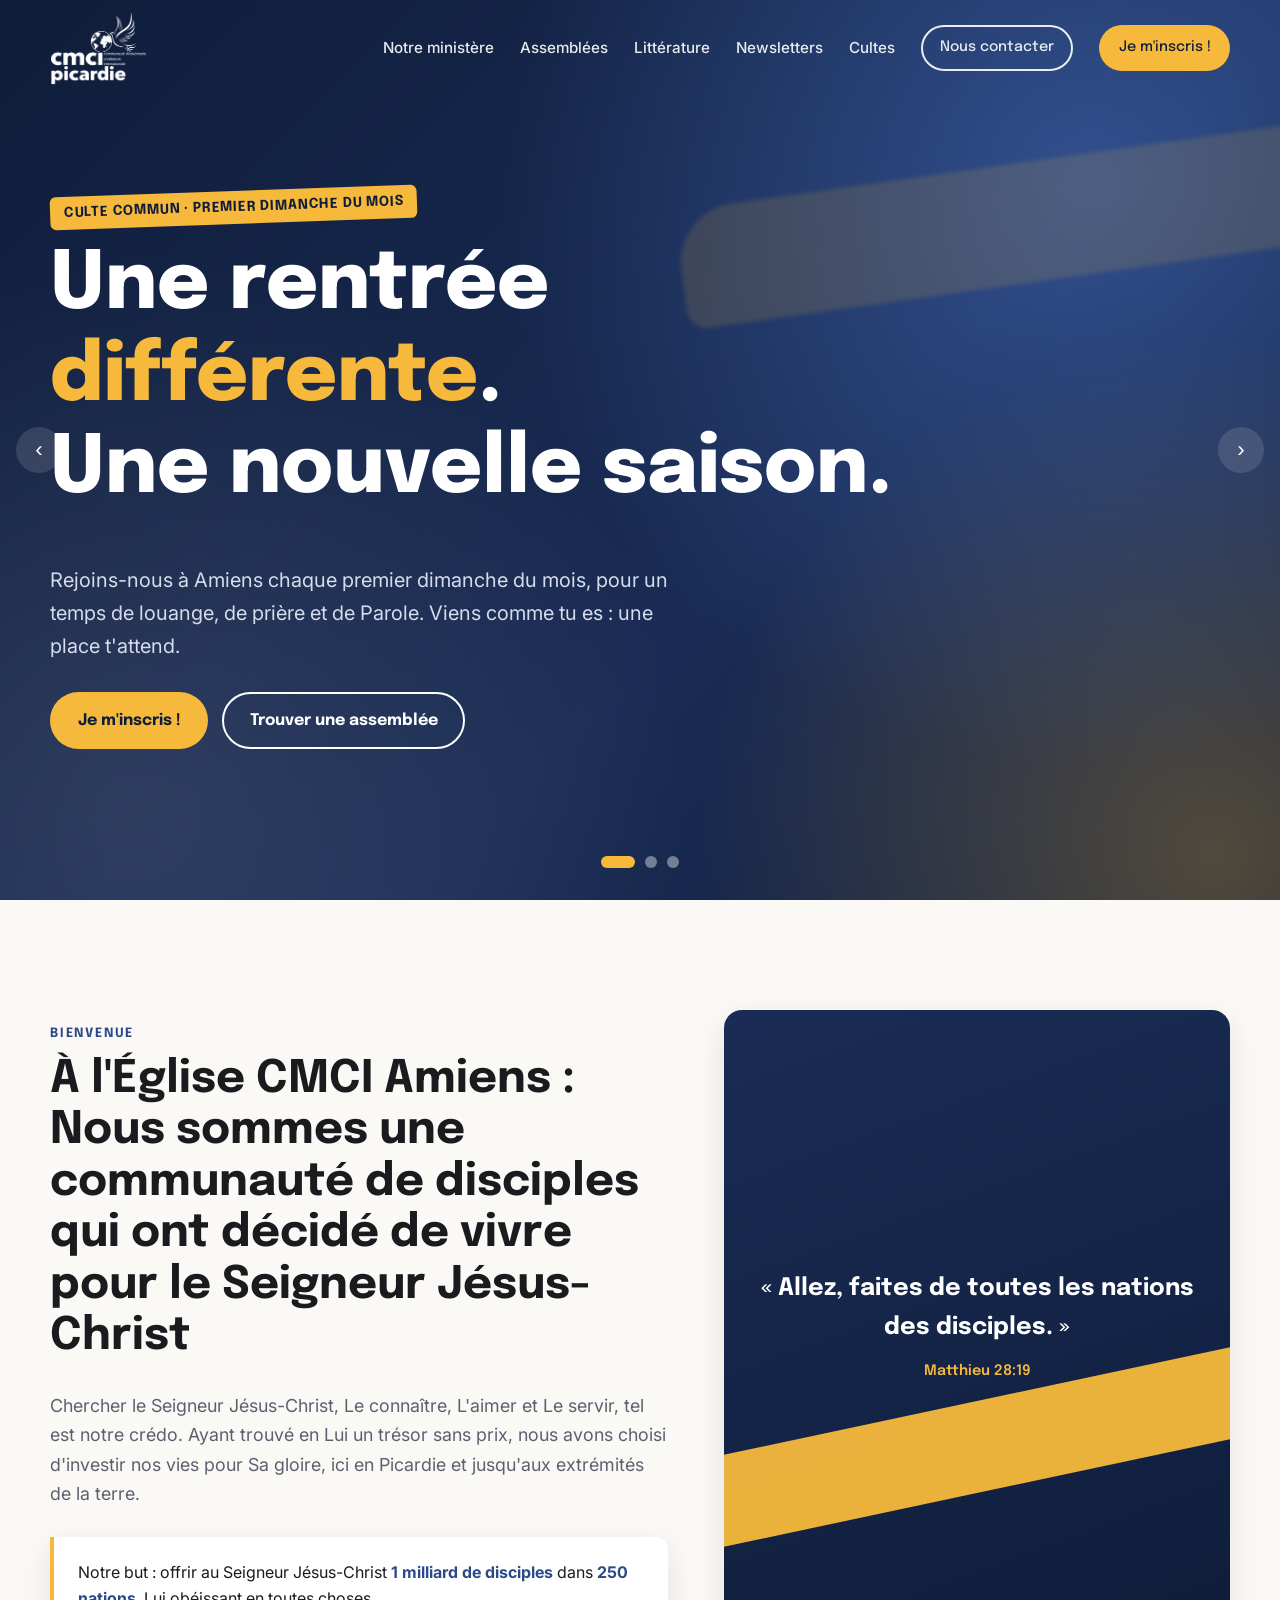
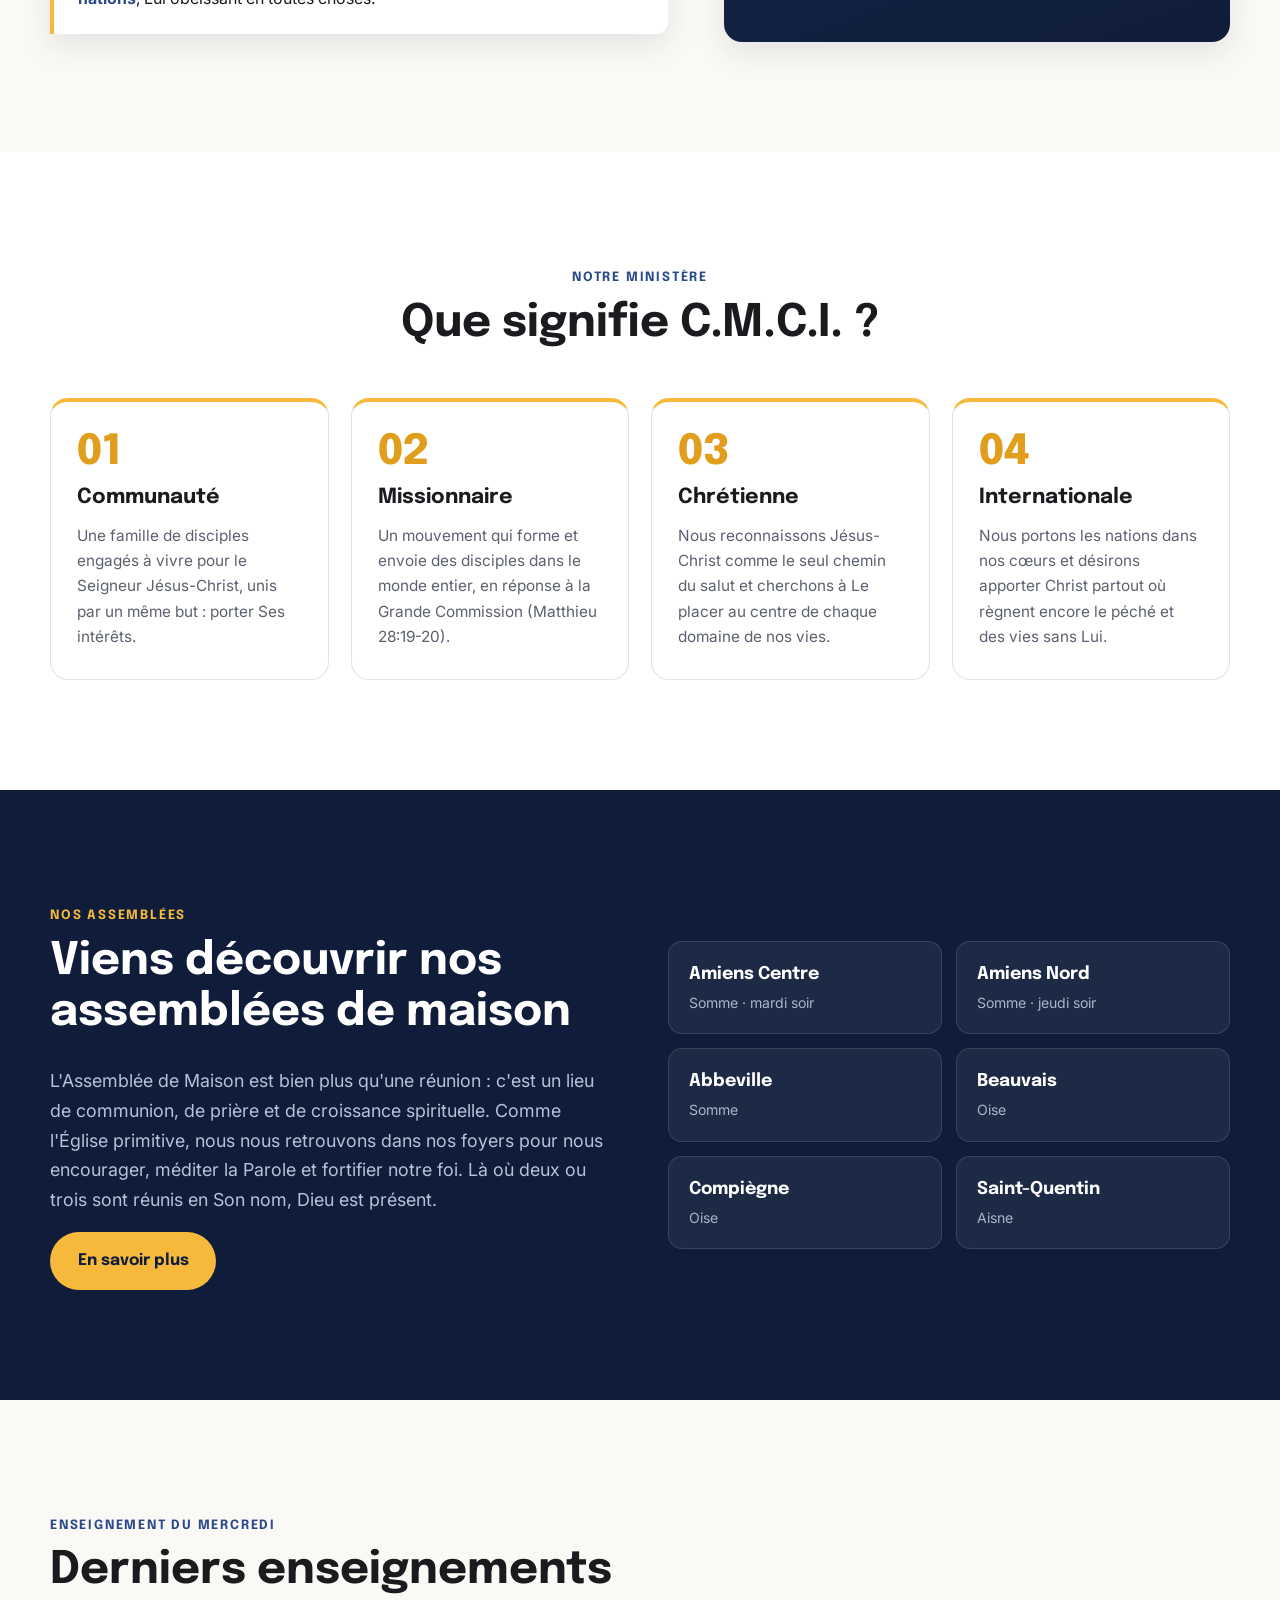
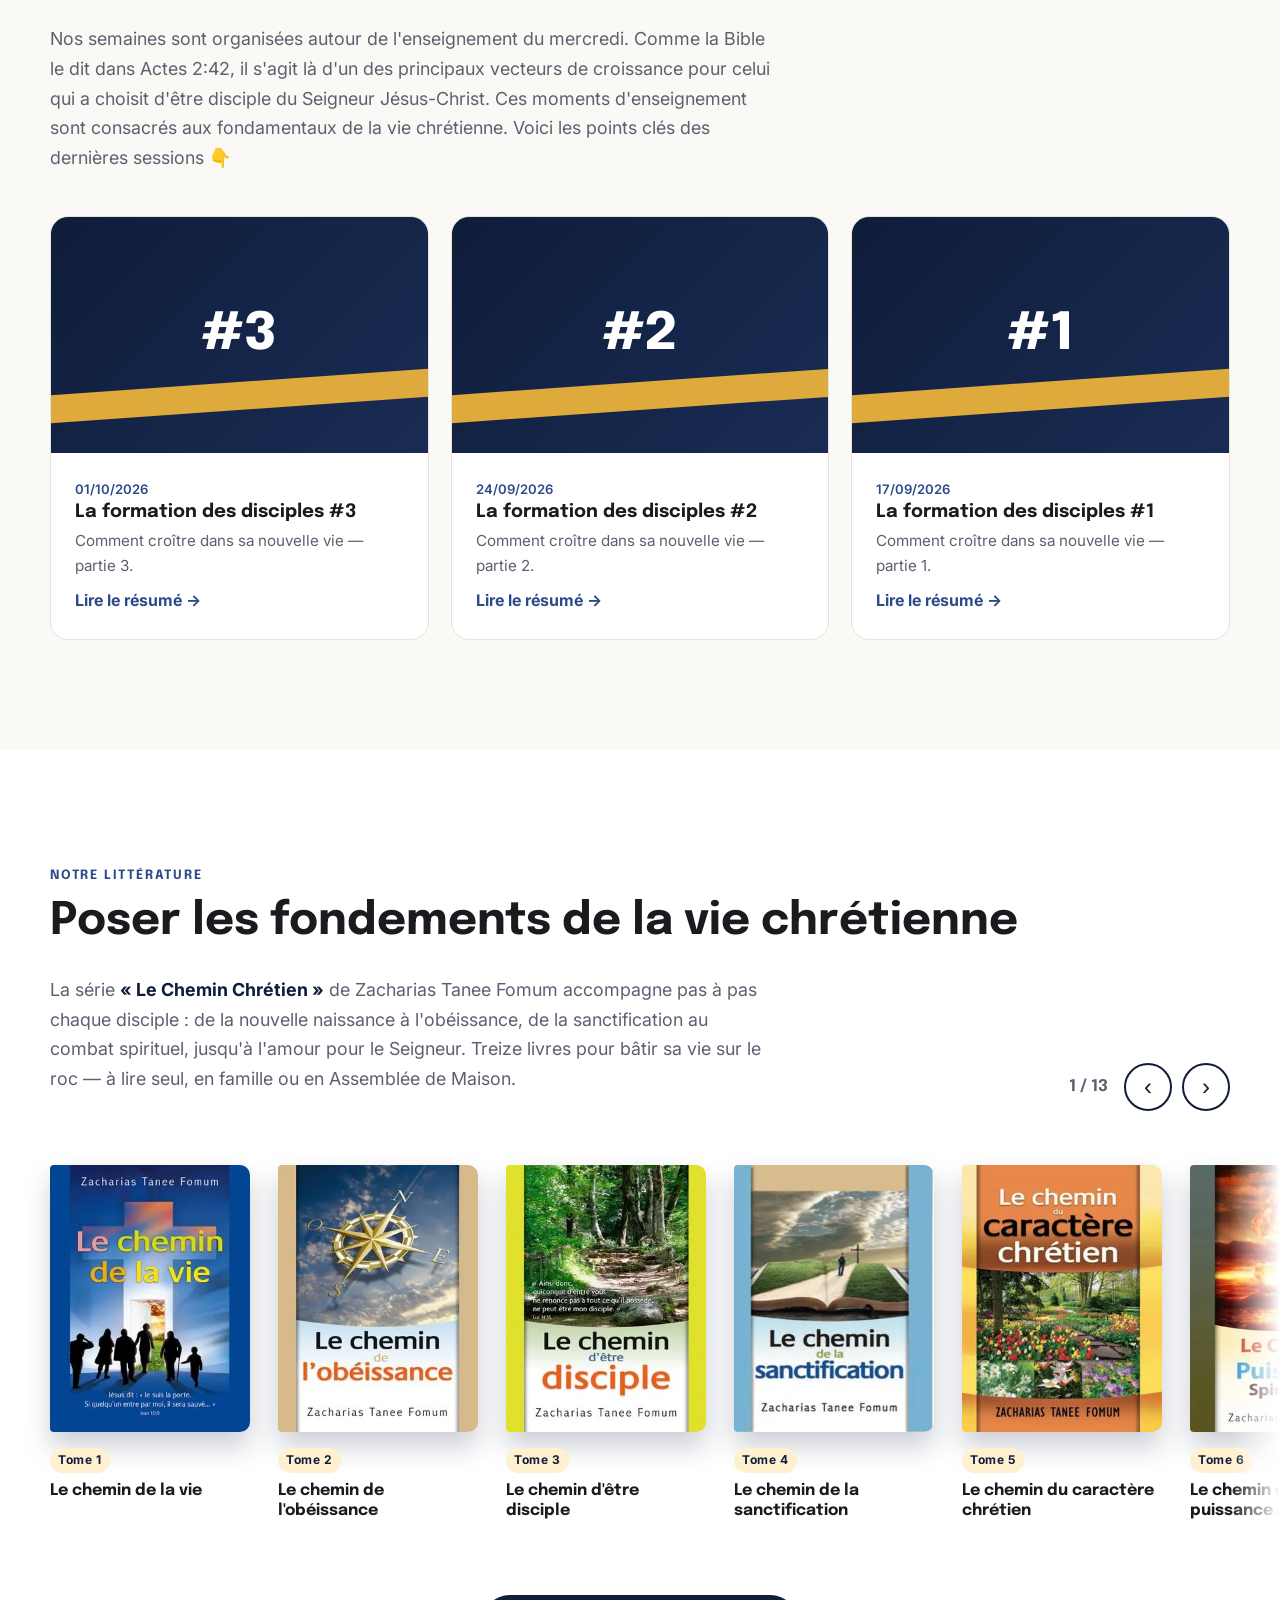
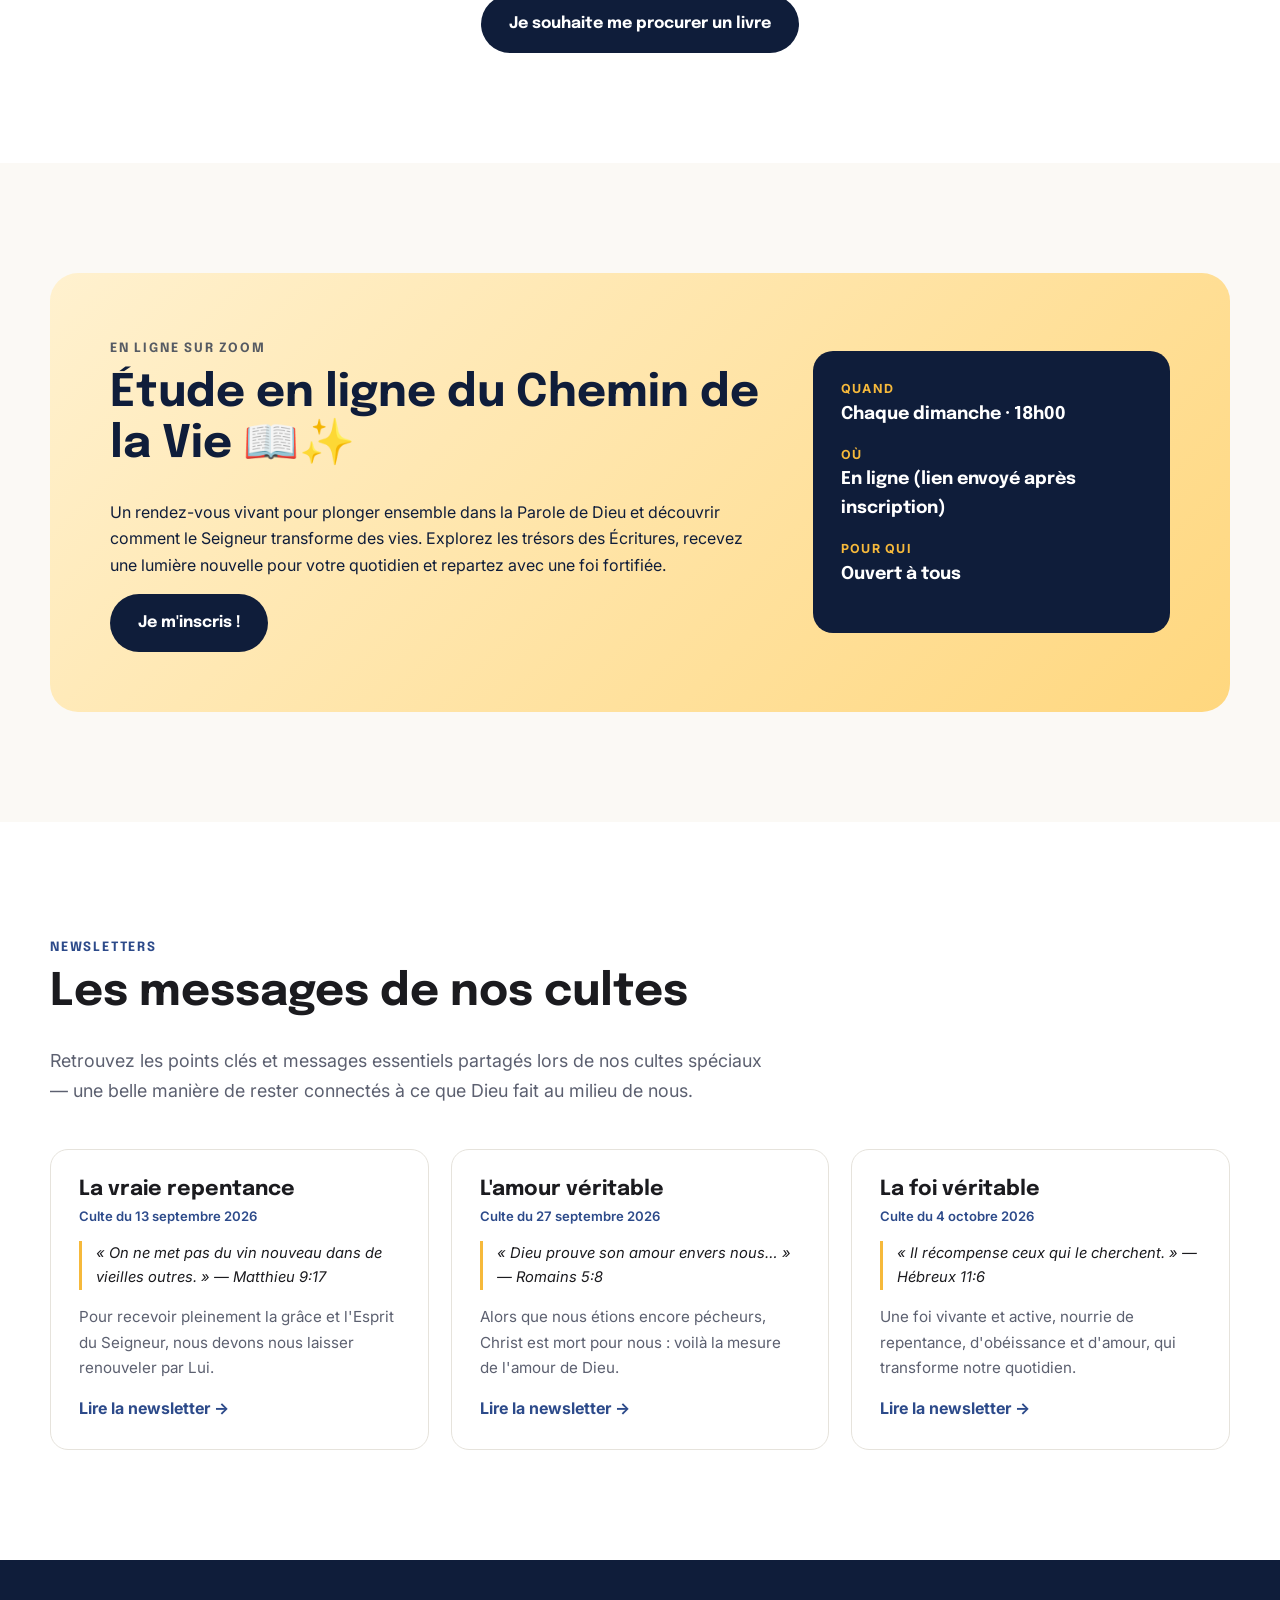
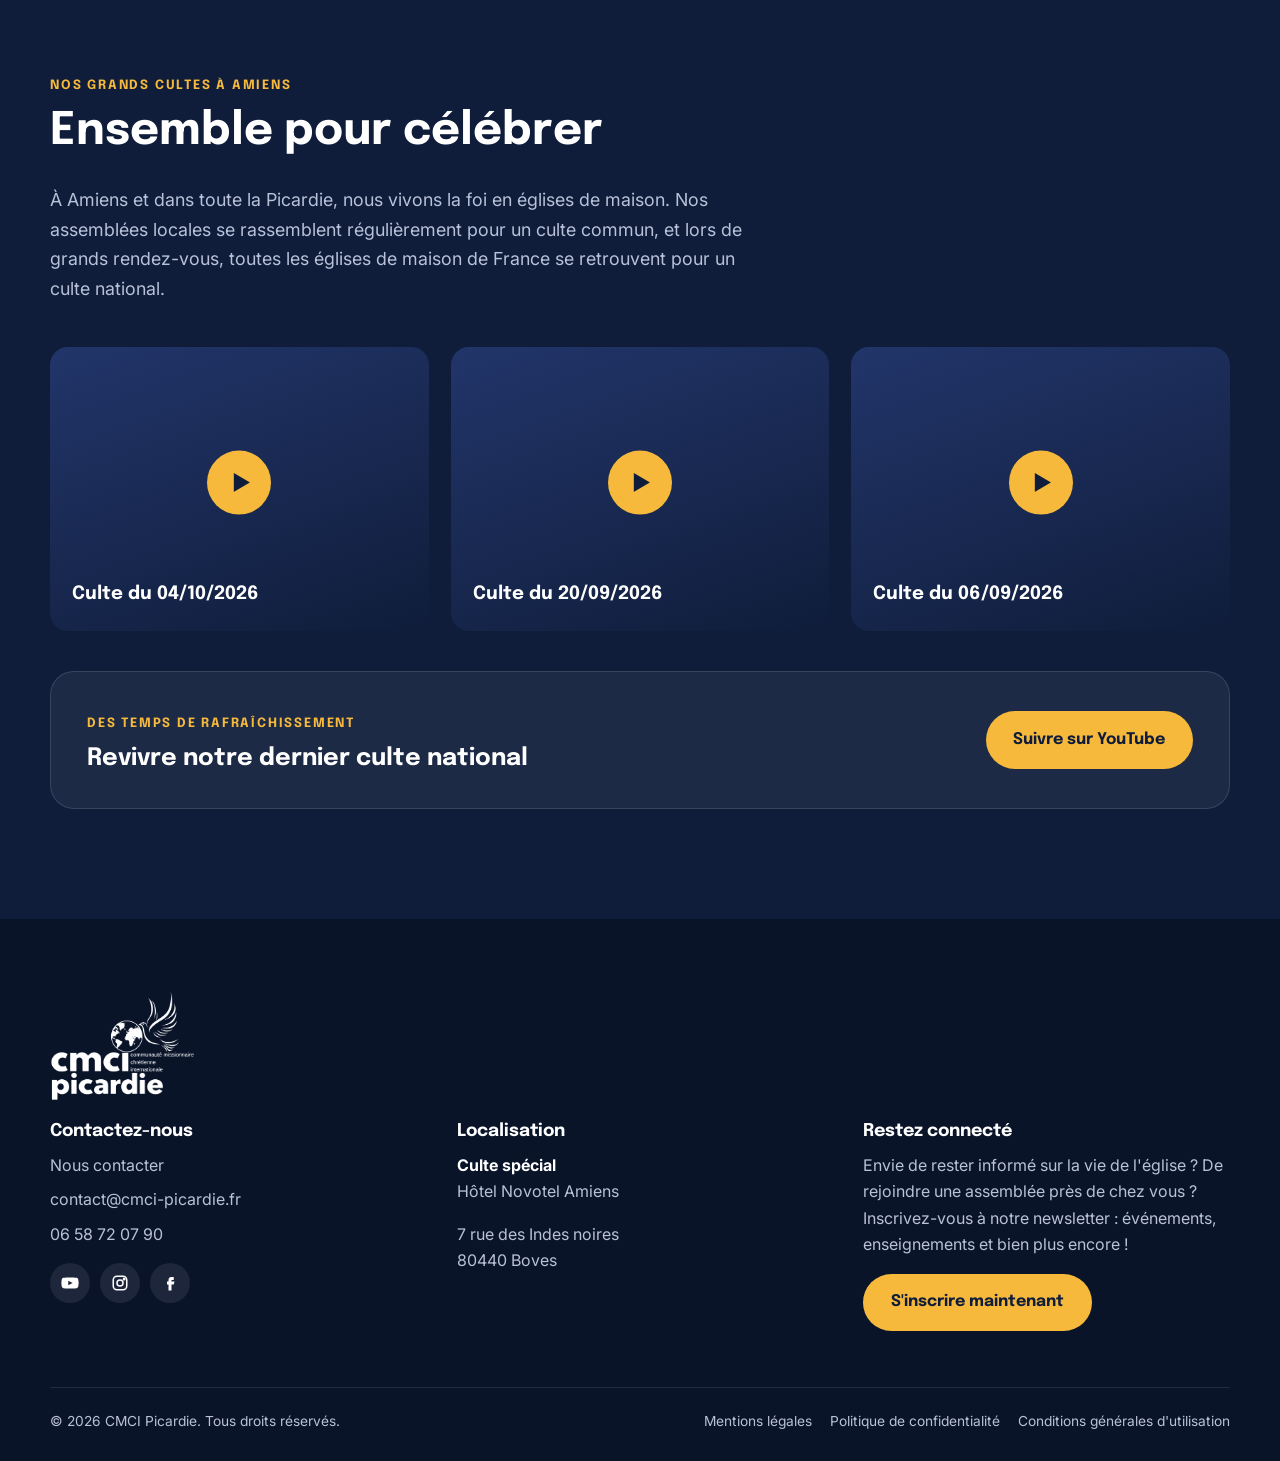
==== commit 12fb3af7: "Coordonnées et mentions légales mises à jour - Pied de page et page Contact : contact@cmci-picardie." ====
--- a/index.html
+++ b/index.html
@@ -41,7 +41,7 @@
     <div class="container">
       <span class="hero__tag">Culte commun · Premier dimanche du mois</span>
       <h1>Une rentrée <em>différente</em>.<br>Une nouvelle saison.</h1>
-      <p>Rejoins-nous à Amiens pour un temps de louange, de prière et de Parole. Viens comme tu es&nbsp;: une place t'attend.</p>
+      <p>Rejoins-nous à Amiens chaque premier dimanche du mois, pour un temps de louange, de prière et de Parole. Viens comme tu es&nbsp;: une place t'attend.</p>
       <div class="hero__cta">
         <a href="inscription.html" class="btn btn--sun">Je m'inscris !</a>
         <a href="#assemblees" class="btn btn--outline">Trouver une assemblée</a>
@@ -364,8 +364,8 @@
         <h4>Contactez-nous</h4>
         <ul>
           <li><a href="contact.html">Nous contacter</a></li>
-          <li><a href="mailto:amiens@cmci-picardie.com">amiens@cmci-picardie.com</a></li>
-          <li><a href="tel:+33700000000">07 00 00 00 00</a></li>
+          <li><a href="mailto:contact@cmci-picardie.fr">contact@cmci-picardie.fr</a></li>
+          <li><a href="tel:+33658720790">06 58 72 07 90</a></li>
         </ul>
         <div class="socials">
           <a href="#" aria-label="YouTube"><svg width="18" height="18" viewBox="0 0 24 24" fill="currentColor"><path d="M23 7.2a3 3 0 0 0-2.1-2.1C19 4.6 12 4.6 12 4.6s-7 0-8.9.5A3 3 0 0 0 1 7.2 31 31 0 0 0 .5 12 31 31 0 0 0 1 16.8a3 3 0 0 0 2.1 2.1c1.9.5 8.9.5 8.9.5s7 0 8.9-.5a3 3 0 0 0 2.1-2.1 31 31 0 0 0 .5-4.8 31 31 0 0 0-.5-4.8zM9.7 15.1V8.9l5.8 3.1-5.8 3.1z"/></svg></a>
@@ -375,8 +375,8 @@
       </div>
       <div>
         <h4>Localisation</h4>
-        <p><strong style="color:#fff">Culte spécial</strong><br>Ce dimanche</p>
-        <p>Adresse à préciser<br>80000 Amiens</p>
+        <p><strong style="color:#fff">Culte spécial</strong><br>Hôtel Novotel Amiens</p>
+        <p>7 rue des Indes noires<br>80440 Boves</p>
       </div>
       <div>
         <h4>Restez connecté</h4>
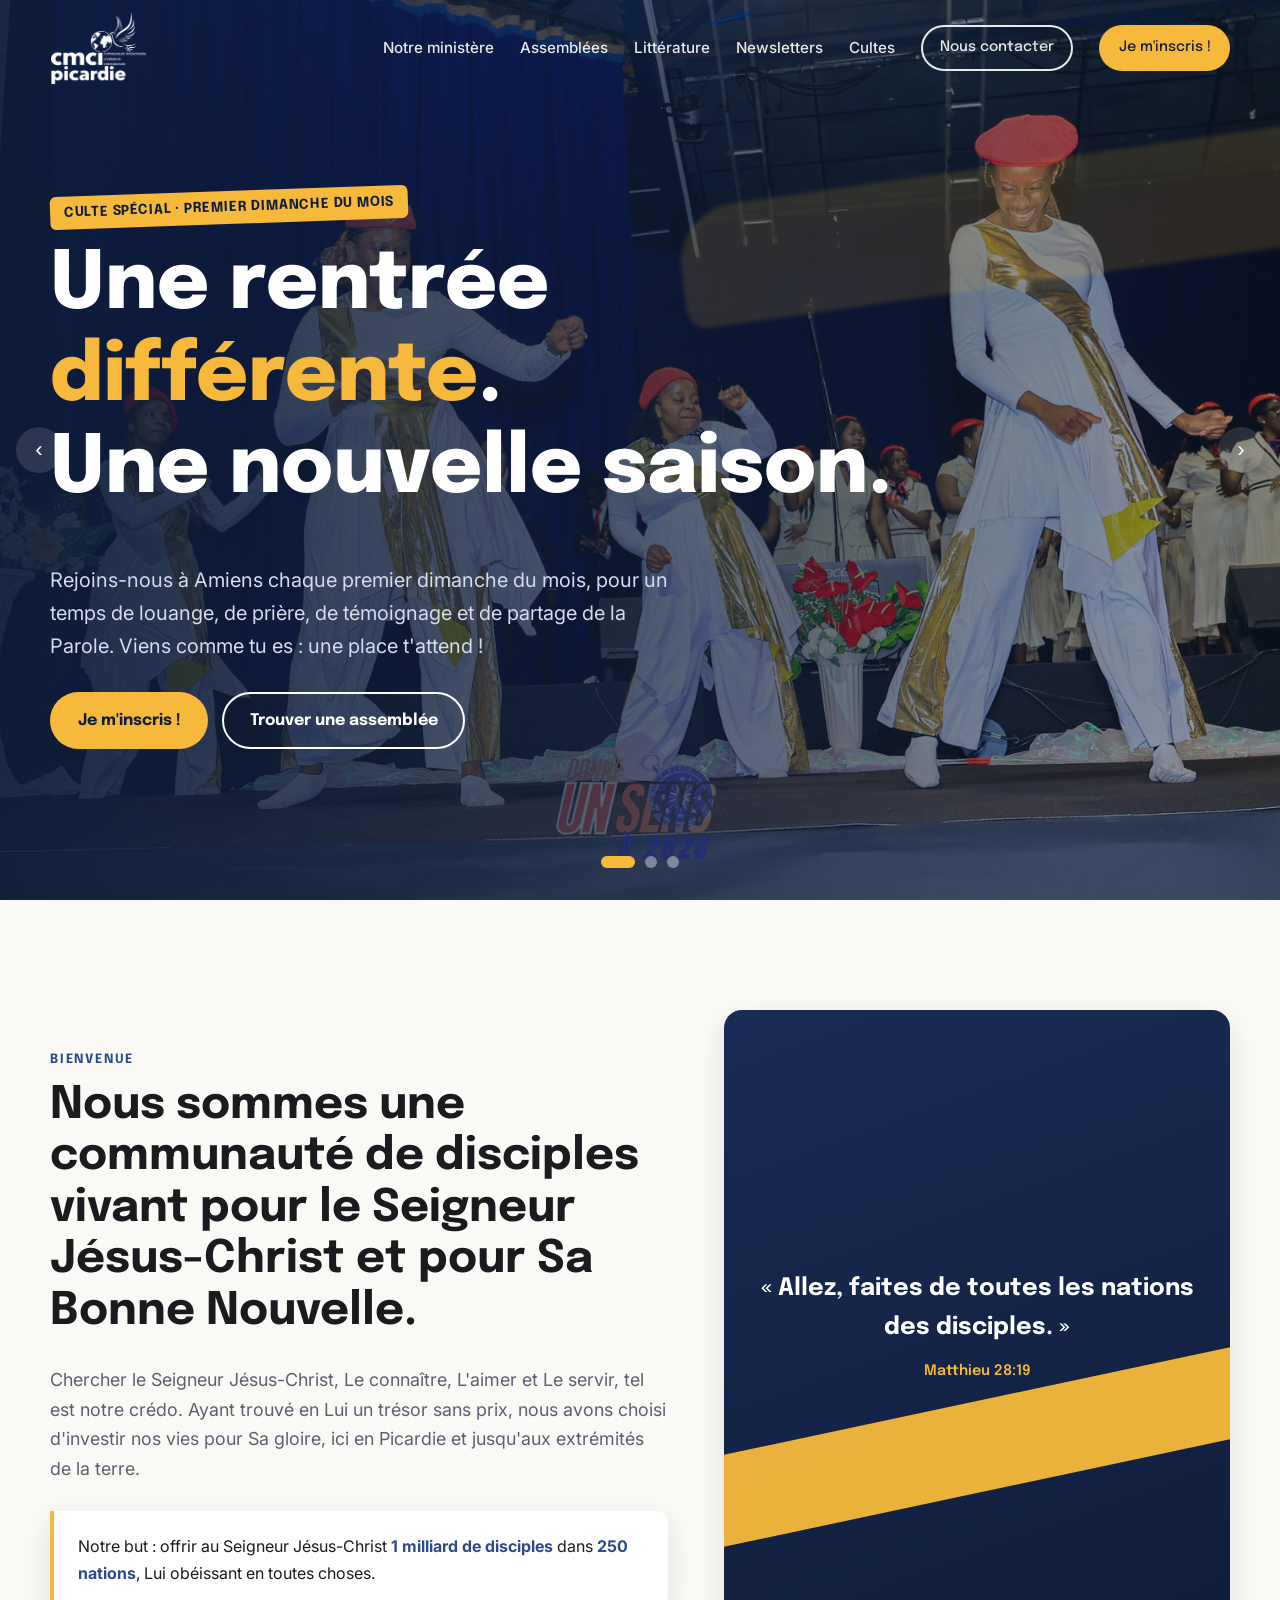
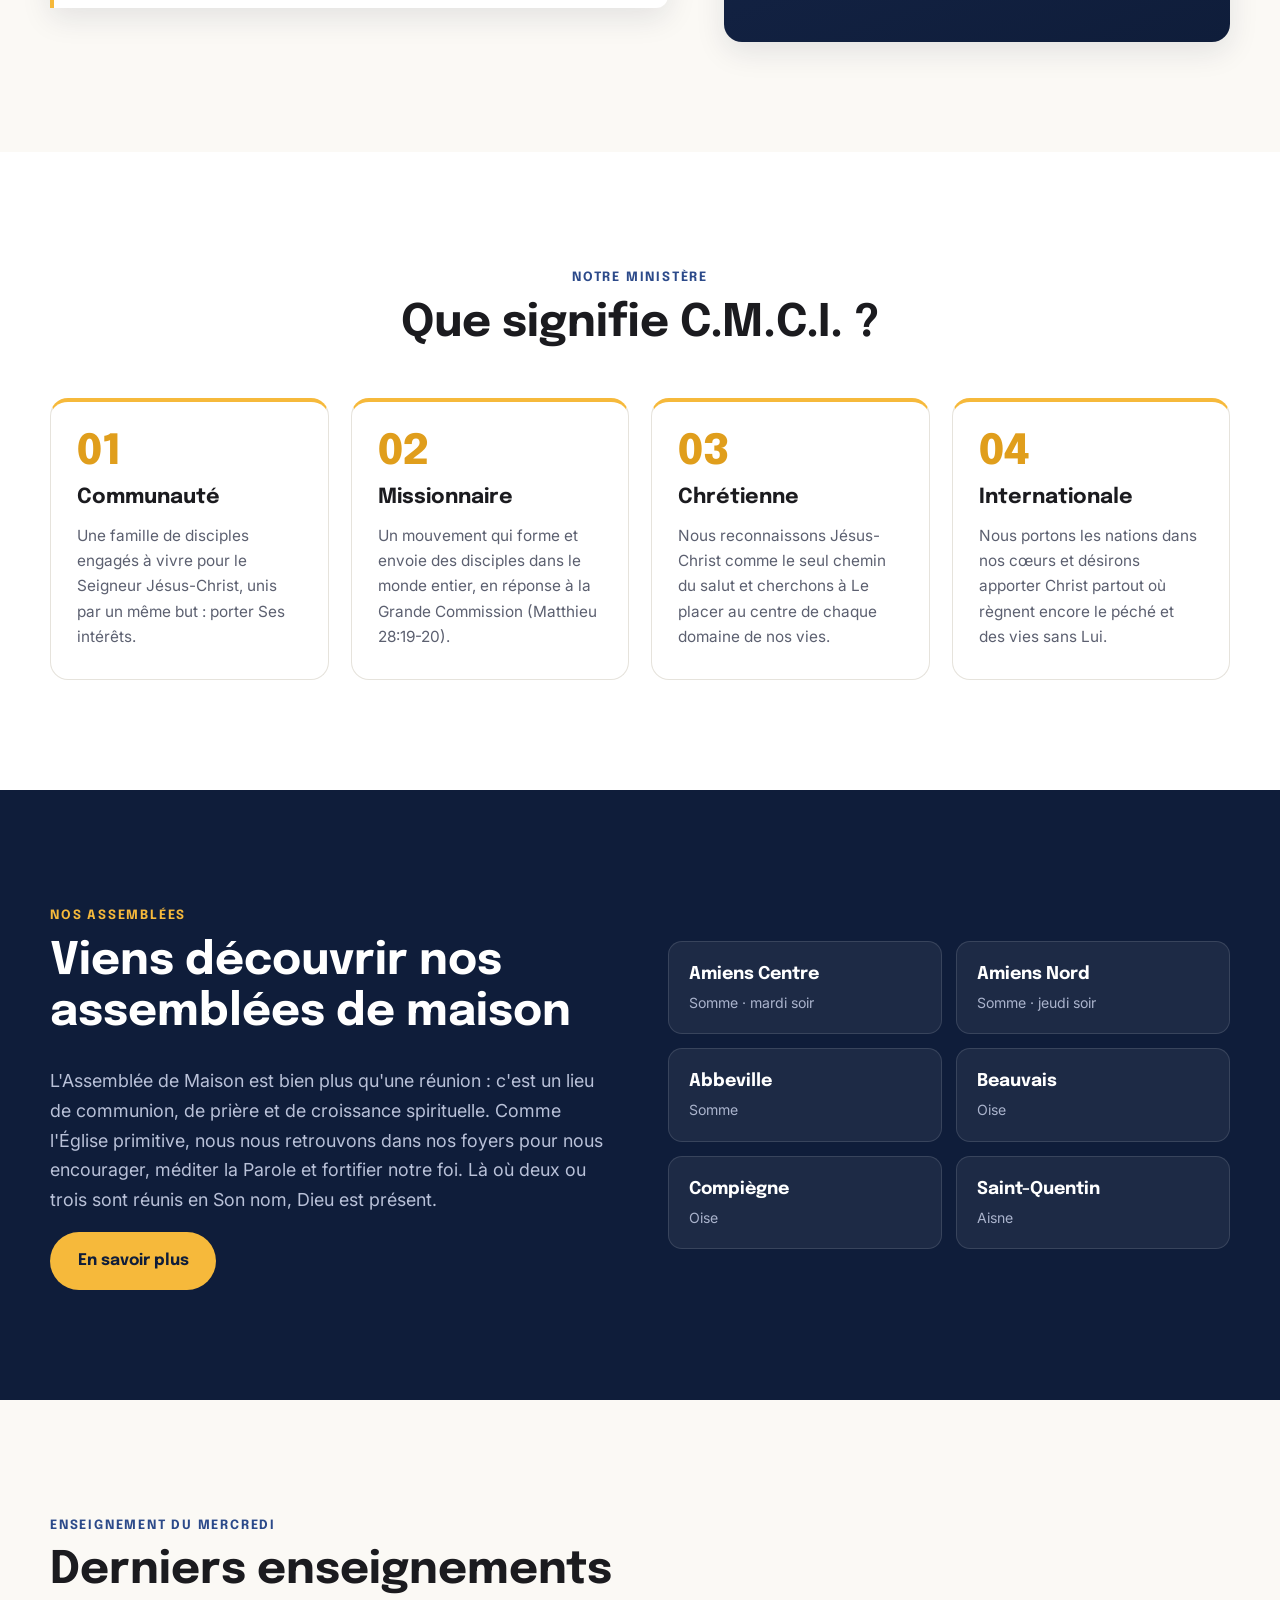
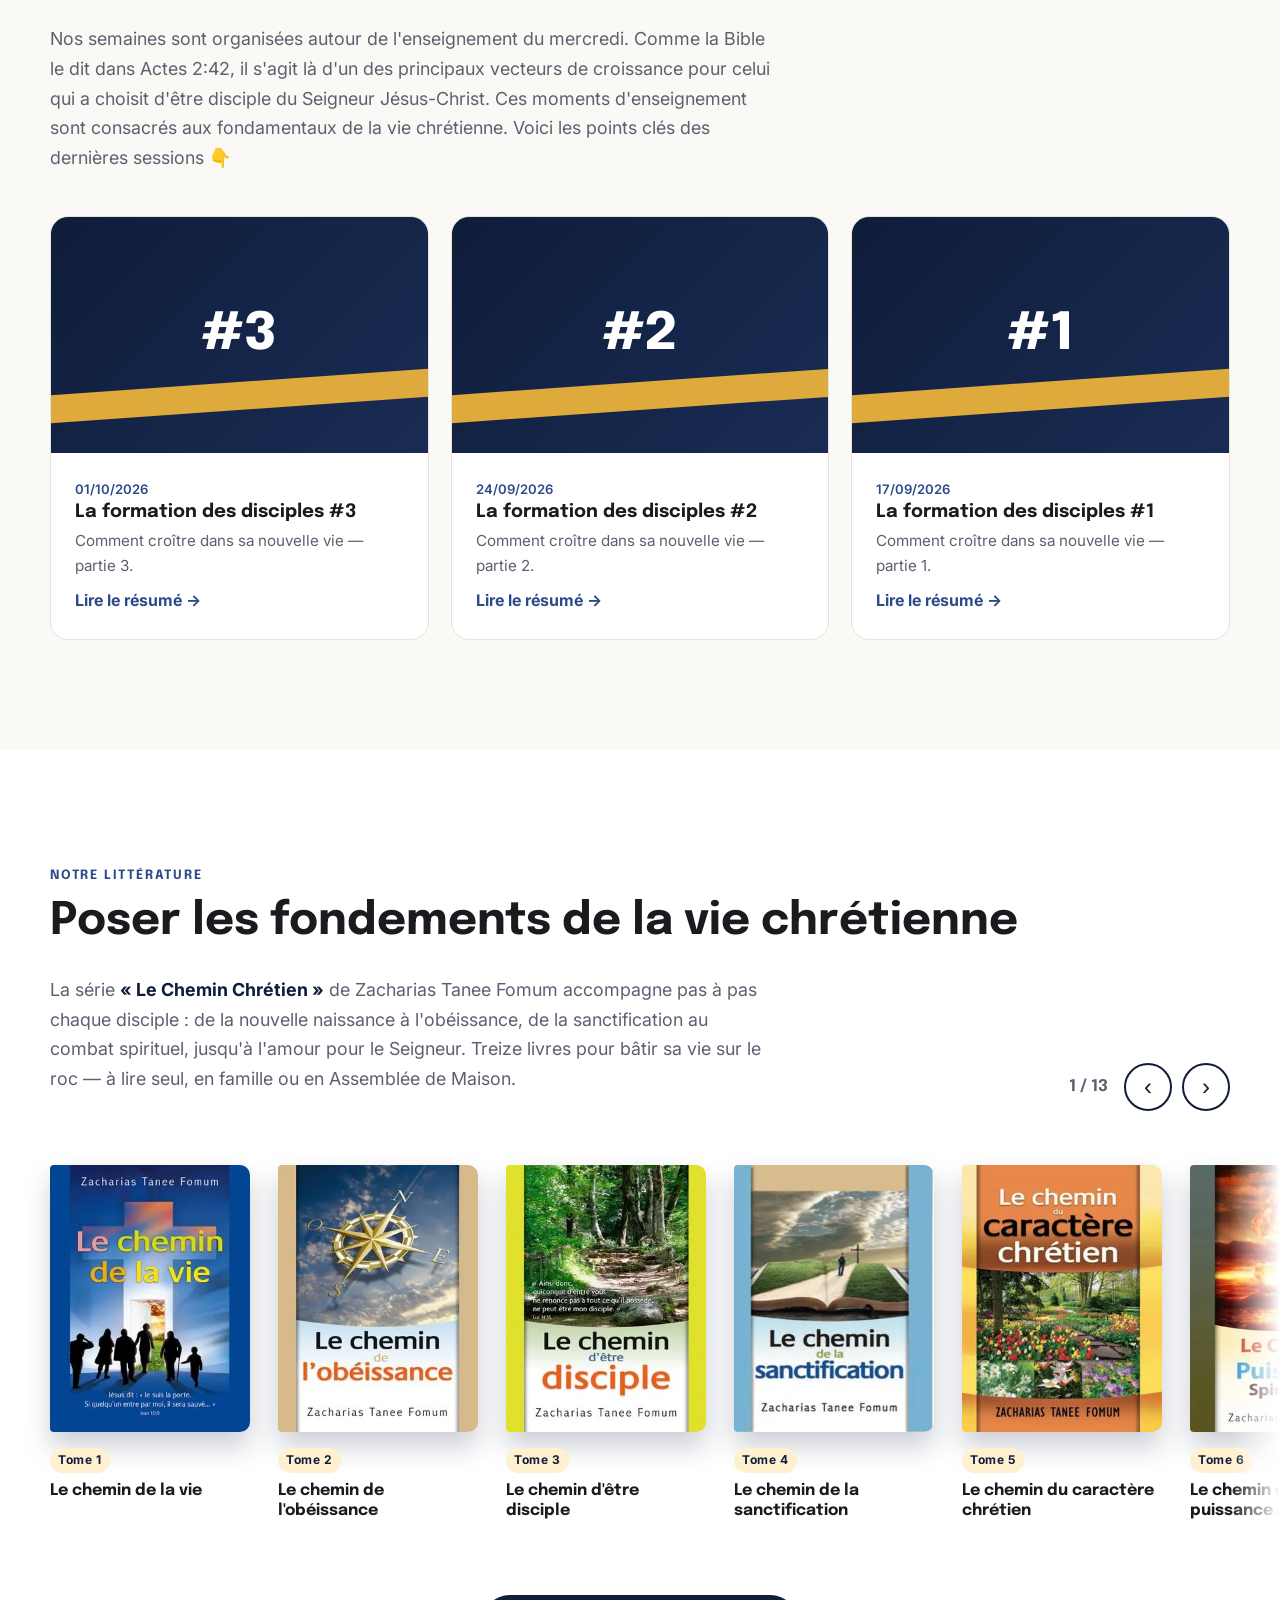
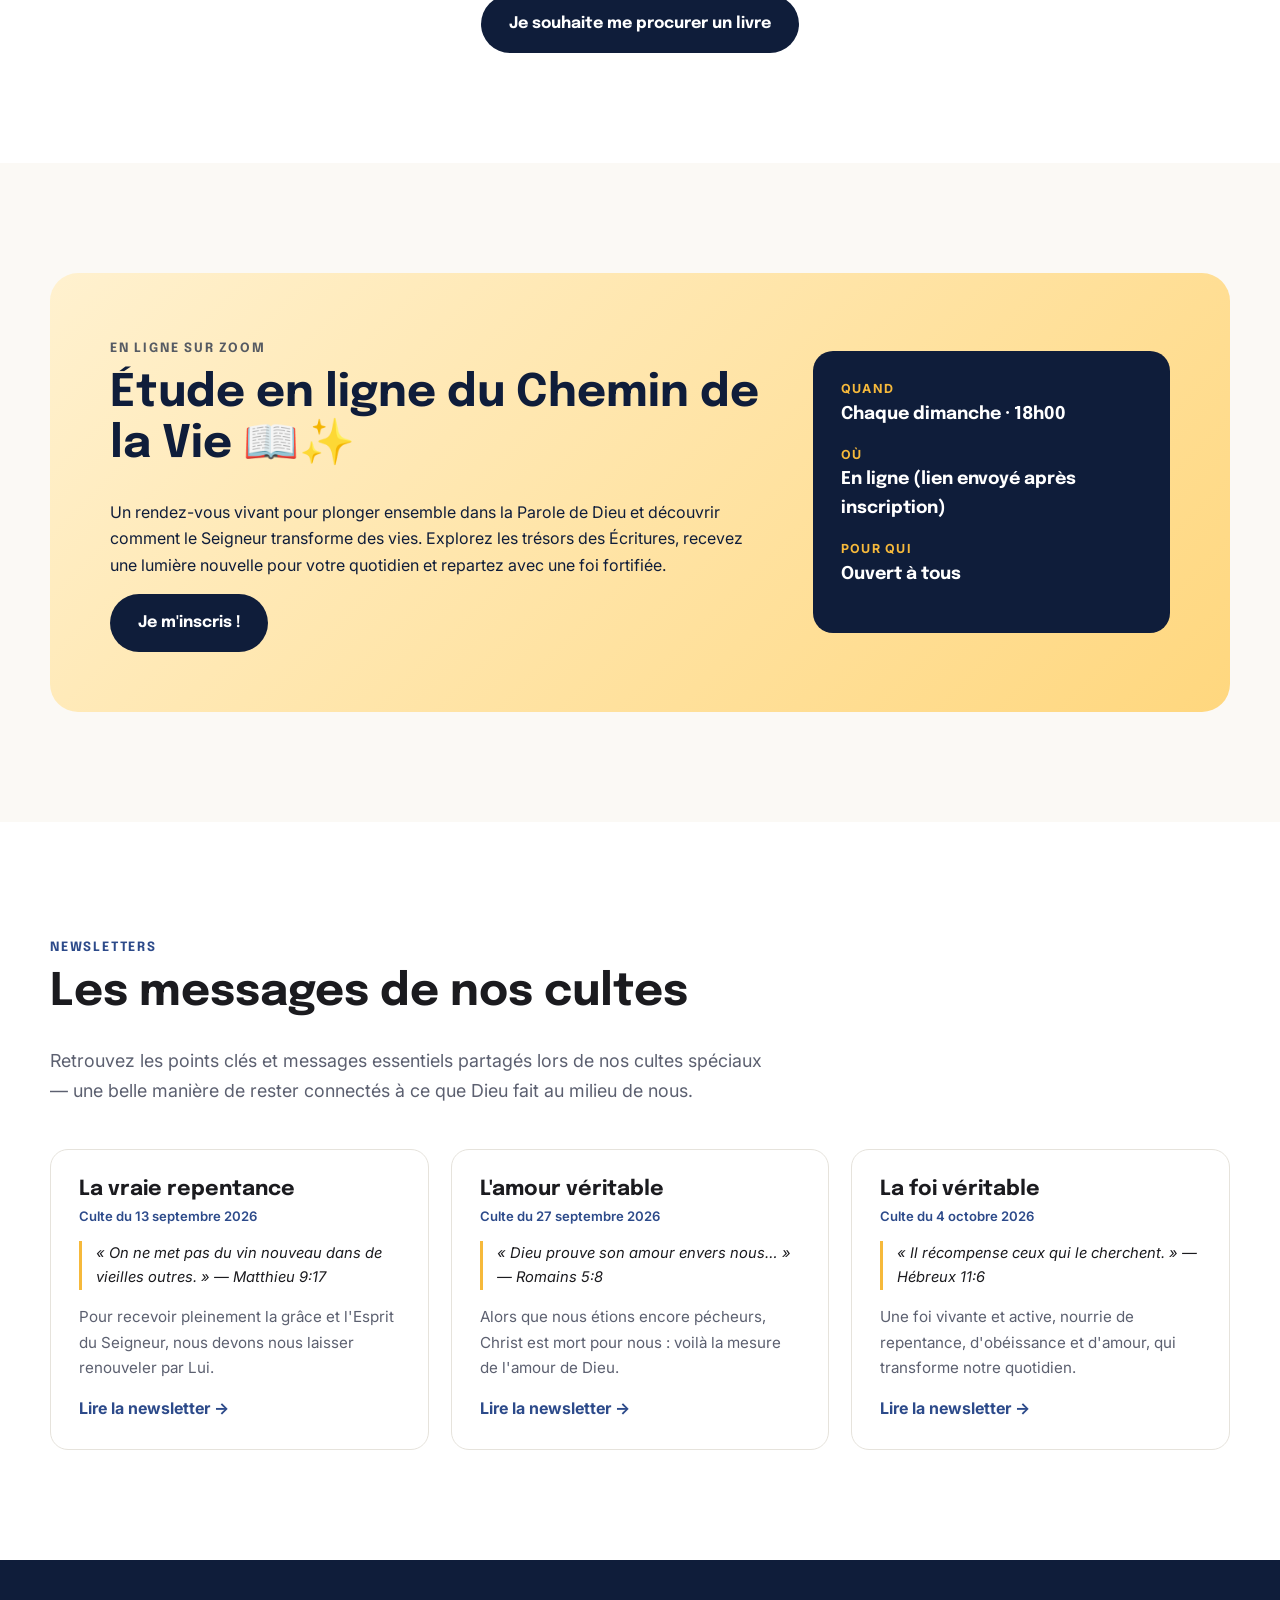
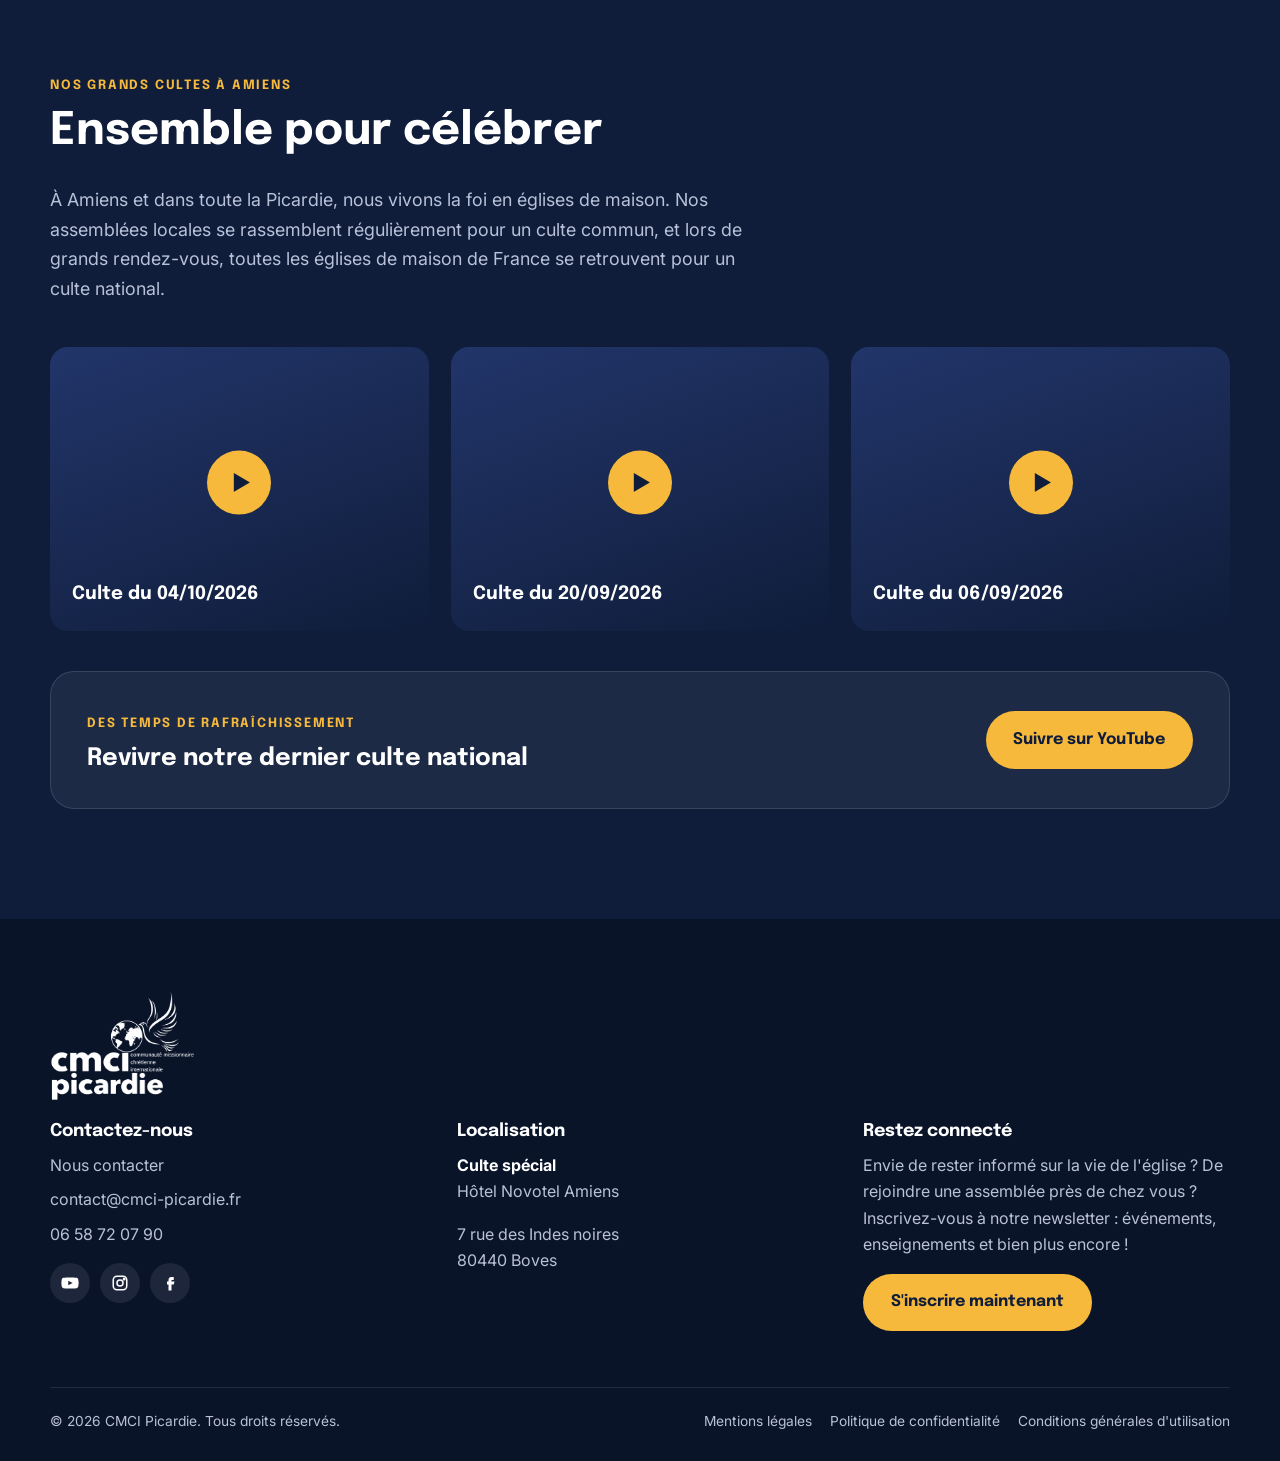
==== commit a71e1b90: "Carrousel d'accueil : une photo en fond pour chaque slide - Culte spécial : js.jpeg ; Enseignement d" ====
--- a/index.html
+++ b/index.html
@@ -39,9 +39,9 @@
   <div class="slide slide--1 is-active">
     <div class="slide__bg"></div>
     <div class="container">
-      <span class="hero__tag">Culte commun · Premier dimanche du mois</span>
+      <span class="hero__tag">Culte spécial · Premier dimanche du mois</span>
       <h1>Une rentrée <em>différente</em>.<br>Une nouvelle saison.</h1>
-      <p>Rejoins-nous à Amiens chaque premier dimanche du mois, pour un temps de louange, de prière et de Parole. Viens comme tu es&nbsp;: une place t'attend.</p>
+      <p>Rejoins-nous à Amiens chaque premier dimanche du mois, pour un temps de louange, de prière, de témoignage et de partage de la Parole. Viens comme tu es&nbsp;: une place t'attend !</p>
       <div class="hero__cta">
         <a href="inscription.html" class="btn btn--sun">Je m'inscris !</a>
         <a href="#assemblees" class="btn btn--outline">Trouver une assemblée</a>
@@ -51,9 +51,9 @@
   <div class="slide slide--2">
     <div class="slide__bg"></div>
     <div class="container">
-      <span class="hero__tag">Chaque semaine</span>
-      <h1>Étude biblique <em>en ligne</em></h1>
-      <p>Un rendez-vous vivant sur Zoom pour plonger ensemble dans la Parole de Dieu, où que tu sois en Picardie.</p>
+      <span class="hero__tag">Enseignement du Mercredi</span>
+      <h1>Faites de toutes les nations des <em>disciples</em>.</h1>
+      <p>Chaque mercredi, en présentiel, viens te faire former et deviens un disciple du Seigneur Jésus-Christ.</p>
       <div class="hero__cta">
         <a href="#etude" class="btn btn--sun">En savoir plus</a>
       </div>
@@ -64,7 +64,7 @@
     <div class="container">
       <span class="hero__tag">Église de maison</span>
       <h1>Faisons de nos maisons des lieux de <em>prière</em></h1>
-      <p>Des assemblées de maison à Amiens et dans toute la Picardie pour grandir ensemble dans la foi.</p>
+      <p>Des assemblées de maison chaque dimanche à Amiens et dans toute la Picardie pour rompre le pain, expérimenter la communion fraternelle et grandir ensemble dans la foi.</p>
       <div class="hero__cta">
         <a href="contact.html" class="btn btn--sun">Nous contacter</a>
       </div>
@@ -80,7 +80,7 @@
   <div class="container intro">
     <div class="reveal">
       <span class="eyebrow">Bienvenue</span>
-      <h2>À l'Église CMCI Amiens&nbsp;: Nous sommes une communauté de disciples qui ont décidé de vivre pour le Seigneur Jésus-Christ</h2>
+      <h2>Nous sommes une communauté de disciples vivant pour le Seigneur Jésus-Christ et pour Sa Bonne Nouvelle.</h2>
       <p class="lead">Chercher le Seigneur Jésus-Christ, Le connaître, L'aimer et Le servir, tel est notre crédo. Ayant trouvé en Lui un trésor sans prix, nous avons choisi d'investir nos vies pour Sa gloire, ici en Picardie et jusqu'aux extrémités de la terre.</p>
       <div class="goal">
         Notre but&nbsp;: offrir au Seigneur Jésus-Christ <strong>1 milliard de disciples</strong> dans <strong>250 nations</strong>, Lui obéissant en toutes choses.
@@ -278,7 +278,7 @@
   </div>
 </section>
 
-<!-- ============ ÉTUDE BIBLIQUE ============ -->
+<!-- ============ ÉTUDE EN LIGNE DU CHEMIN DE LA VIE ============ -->
 <section class="section" id="etude">
   <div class="container">
     <div class="zoom reveal">
--- a/assets/css/style.css
+++ b/assets/css/style.css
@@ -125,24 +125,25 @@
   padding: 130px 0 90px;
 }
 .slide.is-active { opacity: 1; visibility: visible; z-index: 1; }
-.slide__bg { position: absolute; inset: 0; z-index: -1; }
+/* Photo de fond + voile marine à gauche pour garder le texte lisible */
+.slide__bg { position: absolute; inset: 0; z-index: -1; background-size: cover; background-position: center; }
 .slide--1 .slide__bg {
-  background:
-    radial-gradient(circle at 85% 20%, rgba(70,110,190,.55), transparent 45%),
-    radial-gradient(circle at 95% 95%, rgba(246,185,59,.28), transparent 35%),
-    radial-gradient(circle at 10% 90%, rgba(255,255,255,.10), transparent 40%),
-    linear-gradient(135deg, #0f1d3a 0%, #1a2c55 60%, #0f1d3a 100%);
+  background-image:
+    linear-gradient(90deg, rgba(15,29,58,.92) 0%, rgba(15,29,58,.7) 45%, rgba(15,29,58,.35) 100%),
+    url("../img/carrousel/js.jpeg");
+  background-position: center 30%;
 }
 .slide--2 .slide__bg {
-  background:
-    radial-gradient(circle at 15% 25%, rgba(70,110,190,.5), transparent 45%),
-    radial-gradient(circle at 90% 80%, rgba(246,185,59,.25), transparent 40%),
-    linear-gradient(160deg, #1a2c55 0%, #0f1d3a 70%);
+  background-image:
+    linear-gradient(90deg, rgba(15,29,58,.92) 0%, rgba(15,29,58,.7) 45%, rgba(15,29,58,.35) 100%),
+    url("../img/carrousel/enseignement.jpeg");
+  background-position: center 65%;
 }
 .slide--3 .slide__bg {
-  background:
-    radial-gradient(circle at 80% 80%, rgba(246,185,59,.30), transparent 45%),
-    linear-gradient(200deg, #0f1d3a 0%, #22356a 100%);
+  background-image:
+    linear-gradient(90deg, rgba(15,29,58,.92) 0%, rgba(15,29,58,.7) 45%, rgba(15,29,58,.35) 100%),
+    url("../img/carrousel/assemblee.jpeg");
+  background-position: center 40%;
 }
 /* Touches « coups de pinceau » */
 .slide__bg::after {
@@ -374,10 +375,7 @@
 .field input:focus, .field select:focus, .field textarea:focus { outline: 2px solid var(--sun); border-color: var(--sun-dark); background: var(--white); }
 .check { display: flex; gap: 10px; align-items: flex-start; font-size: .9rem; color: var(--muted); margin-bottom: 20px; }
 .check input { margin-top: 4px; }
-.form__success {
-  display: none; padding: 16px 18px; border-radius: 12px; background: #e9f7ee; color: #1d6b3a; font-weight: 600; margin-top: 16px;
-}
-.form__success.is-visible { display: block; }
+.form--tally iframe { display: block; border: 0; }
 .aside-card { background: var(--navy); color: #d6dcec; border-radius: var(--radius); padding: 30px; margin-bottom: 20px; }
 .aside-card h3 { color: var(--white); }
 .aside-card a { color: var(--sun); text-decoration: none; }
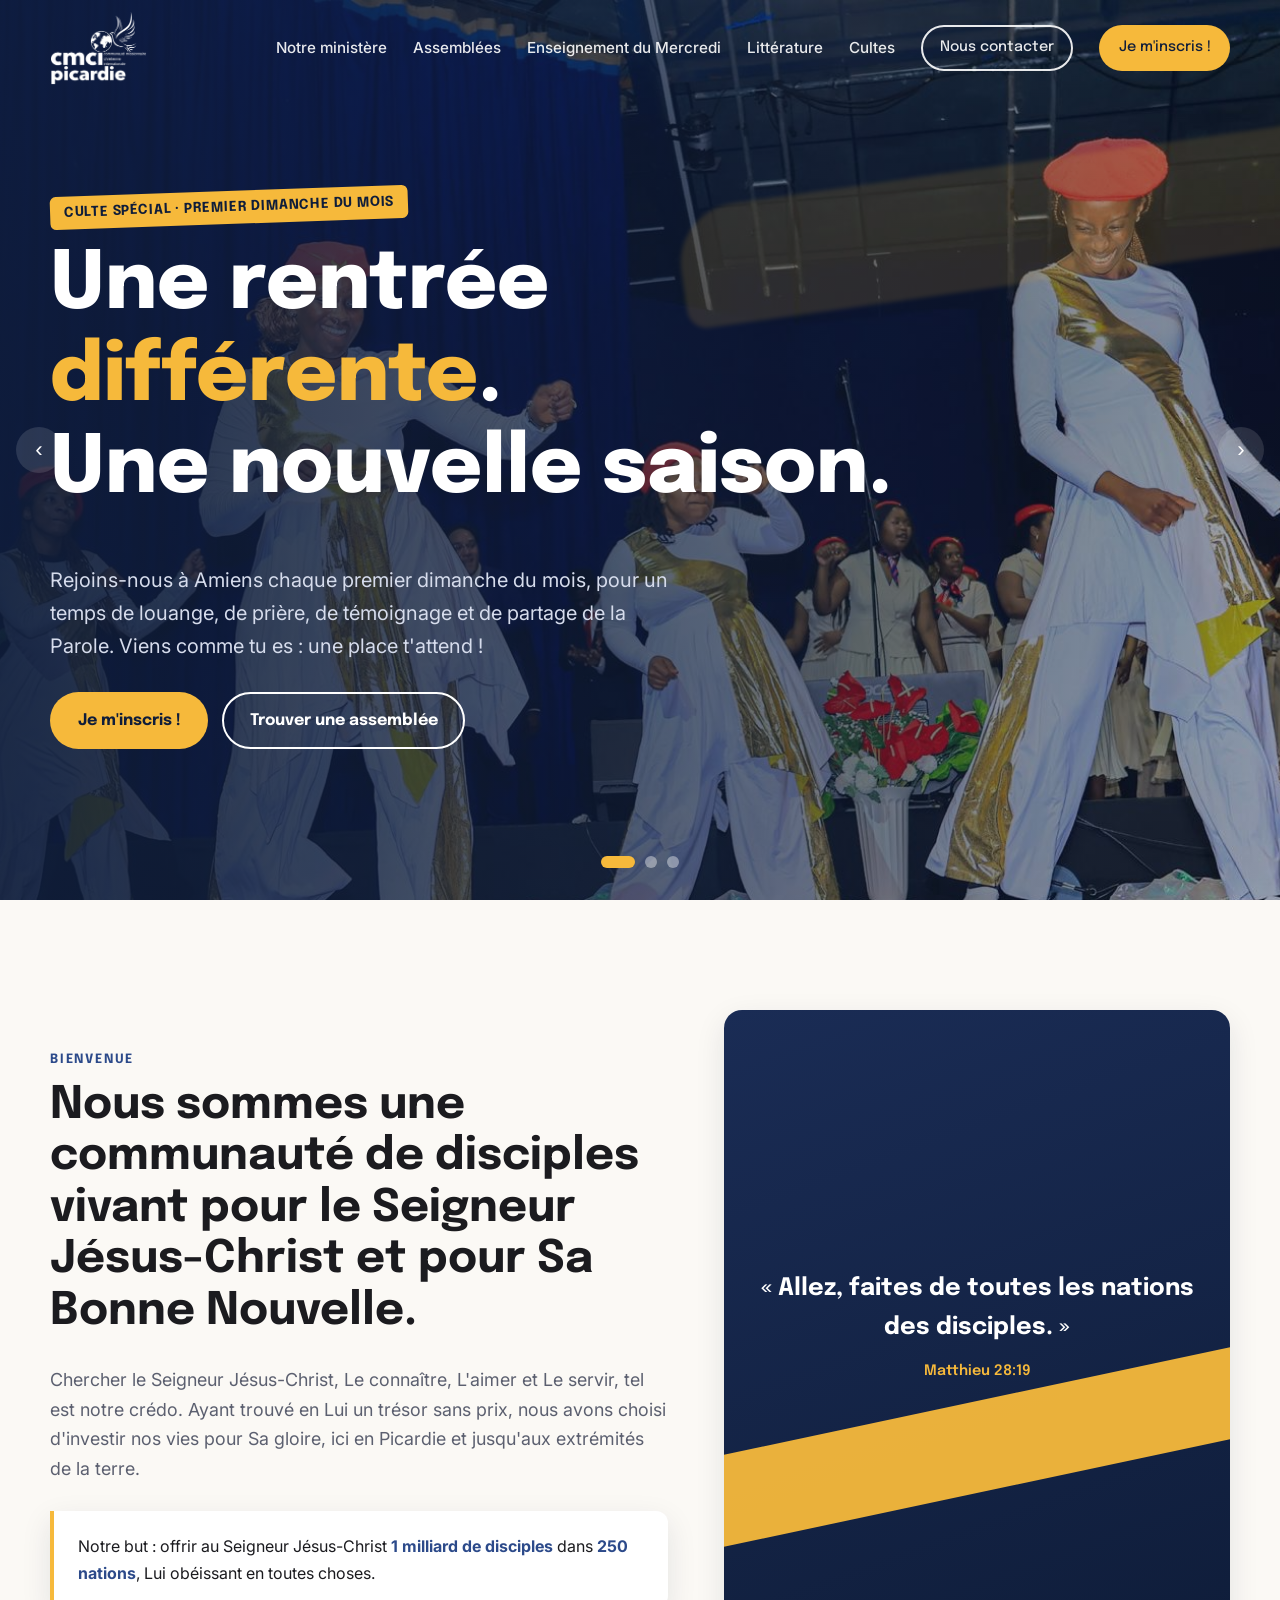
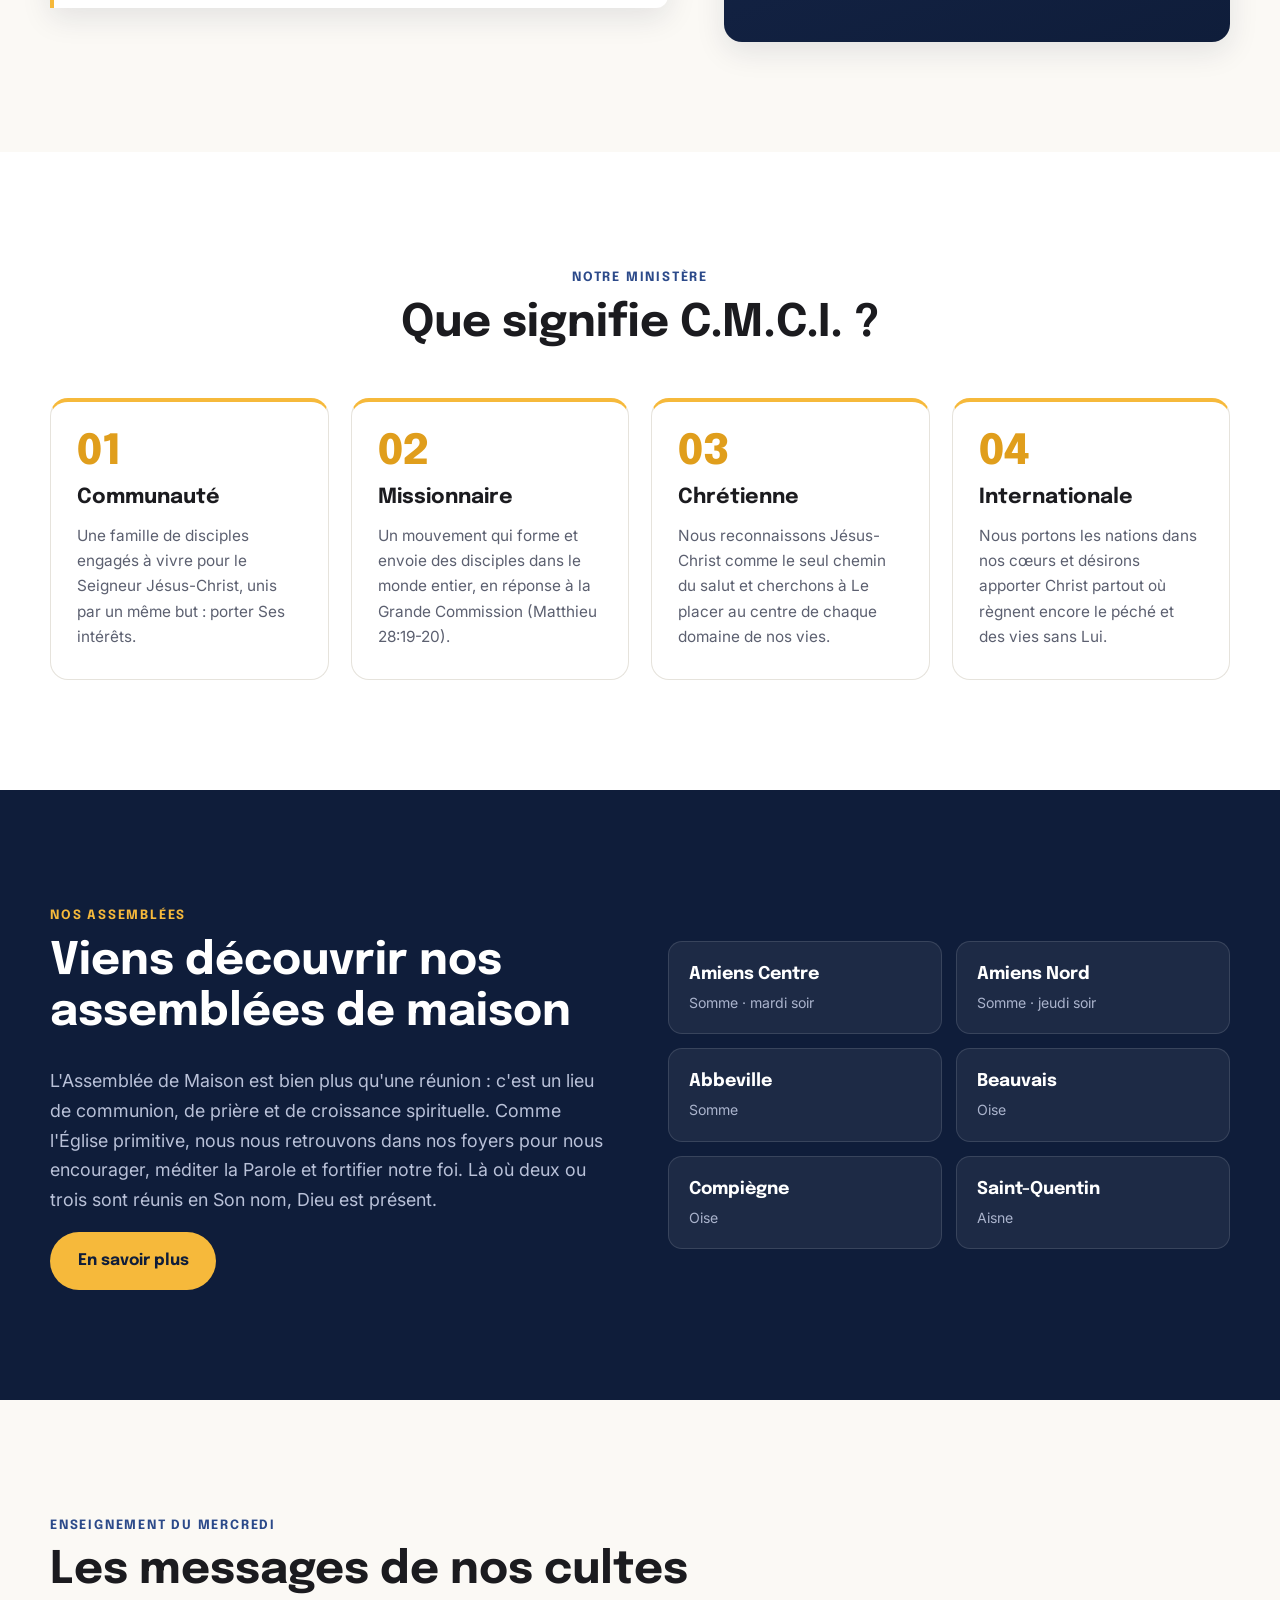
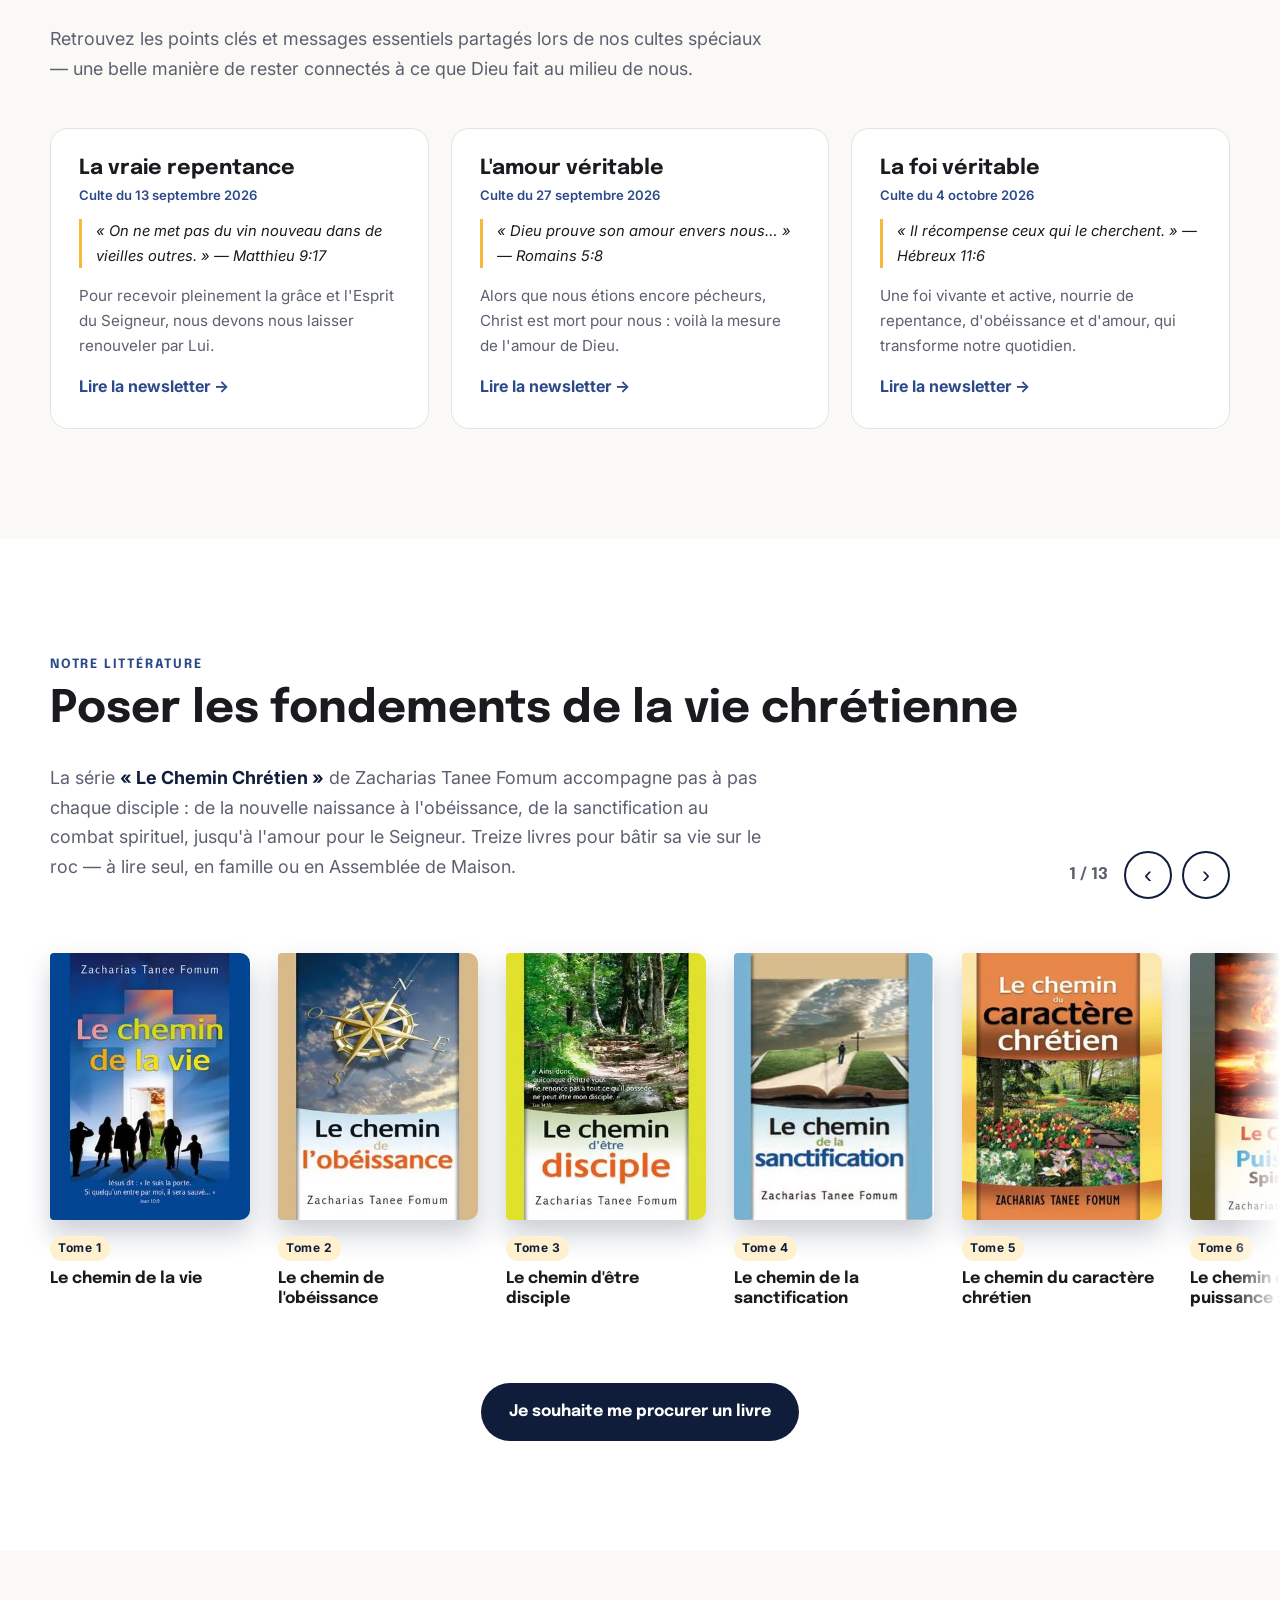
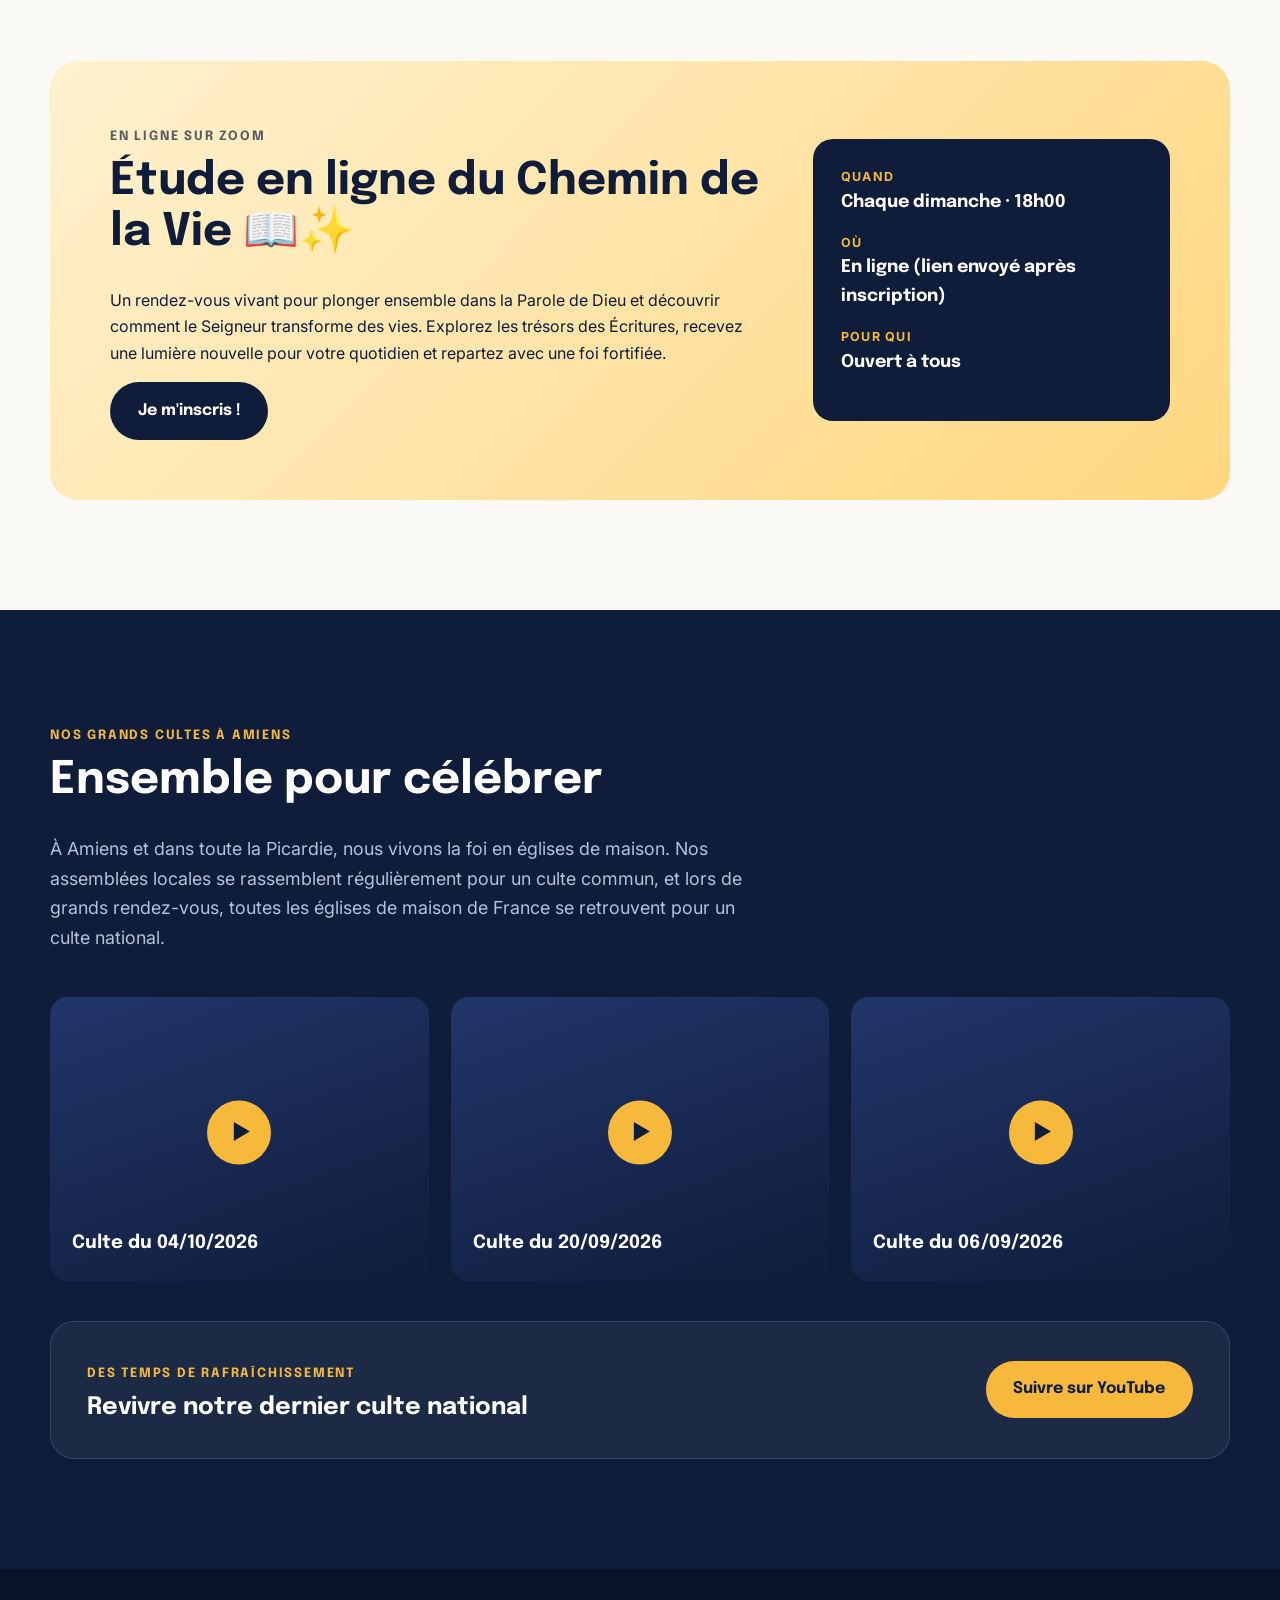
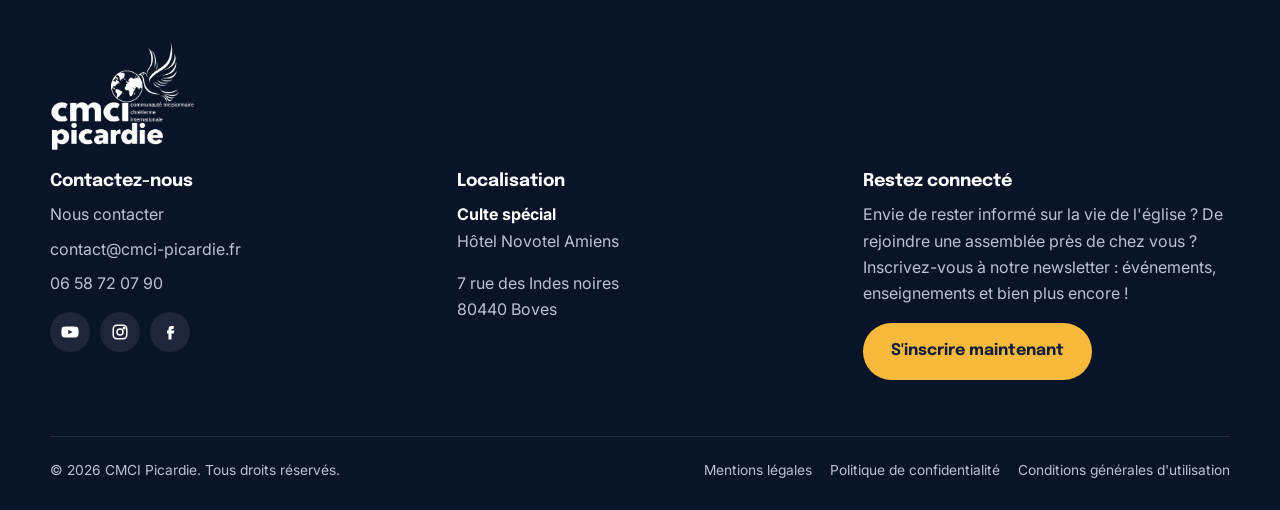
==== commit abb6b74c: "Accueil : Enseignement du Mercredi à la place des Newsletters - Bloc Newsletters renommé « Enseignem" ====
--- a/index.html
+++ b/index.html
@@ -25,8 +25,8 @@
     <nav class="nav">
       <a href="#ministere">Notre ministère</a>
       <a href="#assemblees">Assemblées</a>
+      <a href="#enseignement">Enseignement du Mercredi</a>
       <a href="#litterature">Littérature</a>
-      <a href="#newsletters">Newsletters</a>
       <a href="#cultes">Cultes</a>
       <a href="contact.html" class="btn btn--outline">Nous contacter</a>
       <a href="inscription.html" class="btn btn--sun">Je m'inscris !</a>
@@ -55,7 +55,7 @@
       <h1>Faites de toutes les nations des <em>disciples</em>.</h1>
       <p>Chaque mercredi, en présentiel, viens te faire former et deviens un disciple du Seigneur Jésus-Christ.</p>
       <div class="hero__cta">
-        <a href="#etude" class="btn btn--sun">En savoir plus</a>
+        <a href="#enseignement" class="btn btn--sun">En savoir plus</a>
       </div>
     </div>
   </div>
@@ -148,160 +148,11 @@
   </div>
 </section>
 
-<!-- ============ ENSEIGNEMENTS ============ -->
-<section class="section" id="enseignements">
+<!-- ============ ENSEIGNEMENT DU MERCREDI ============ -->
+<section class="section" id="enseignement">
   <div class="container">
     <div class="reveal">
       <span class="eyebrow">Enseignement du Mercredi</span>
-      <h2>Derniers enseignements</h2>
-      <p class="lead">Nos semaines sont organisées autour de l'enseignement du mercredi. Comme la Bible le dit dans Actes 2:42, il s'agit là d'un des principaux vecteurs de croissance pour celui qui a choisit d'être disciple du Seigneur Jésus-Christ. Ces moments d'enseignement sont consacrés aux fondamentaux de la vie chrétienne. Voici les points clés des dernières sessions&nbsp;👇</p>
-    </div>
-    <div class="teachings">
-      <article class="teaching reveal">
-        <div class="teaching__thumb"><span>#3</span></div>
-        <div class="teaching__body">
-          <span class="date">01/10/2026</span>
-          <h3>La formation des disciples #3</h3>
-          <p>Comment croître dans sa nouvelle vie — partie 3.</p>
-          <a href="#" class="link-more">Lire le résumé →</a>
-        </div>
-      </article>
-      <article class="teaching reveal">
-        <div class="teaching__thumb"><span>#2</span></div>
-        <div class="teaching__body">
-          <span class="date">24/09/2026</span>
-          <h3>La formation des disciples #2</h3>
-          <p>Comment croître dans sa nouvelle vie — partie 2.</p>
-          <a href="#" class="link-more">Lire le résumé →</a>
-        </div>
-      </article>
-      <article class="teaching reveal">
-        <div class="teaching__thumb"><span>#1</span></div>
-        <div class="teaching__body">
-          <span class="date">17/09/2026</span>
-          <h3>La formation des disciples #1</h3>
-          <p>Comment croître dans sa nouvelle vie — partie 1.</p>
-          <a href="#" class="link-more">Lire le résumé →</a>
-        </div>
-      </article>
-    </div>
-  </div>
-</section>
-
-<!-- ============ LITTÉRATURE ============ -->
-<section class="section section--alt" id="litterature">
-  <div class="container">
-    <div class="books-head reveal">
-      <div>
-        <span class="eyebrow">Notre littérature</span>
-        <h2>Poser les fondements de la vie chrétienne</h2>
-        <p class="lead">La série <strong>« Le Chemin Chrétien »</strong> de Zacharias Tanee Fomum accompagne pas à pas chaque disciple&nbsp;: de la nouvelle naissance à l'obéissance, de la sanctification au combat spirituel, jusqu'à l'amour pour le Seigneur. Treize livres pour bâtir sa vie sur le roc — à lire seul, en famille ou en Assemblée de Maison.</p>
-      </div>
-      <div class="books-nav">
-        <span class="books-count" aria-hidden="true"><span data-books-current>1</span> / 13</span>
-        <button class="books-arrow" data-books-prev aria-label="Livres précédents">‹</button>
-        <button class="books-arrow" data-books-next aria-label="Livres suivants">›</button>
-      </div>
-    </div>
-  </div>
-  <div class="books-carousel reveal">
-    <ul class="books-track" tabindex="0" aria-label="Série Le Chemin Chrétien, 13 livres">
-        <li class="book">
-          <img class="book__cover" src="assets/img/livres/chemin-chretien-01.webp" alt="Couverture du livre « Le chemin de la vie » de Zacharias Tanee Fomum" width="300" height="400" loading="lazy">
-          <span class="book__tome">Tome 1</span>
-          <h3 class="book__title">Le chemin de la vie</h3>
-        </li>
-        <li class="book">
-          <img class="book__cover" src="assets/img/livres/chemin-chretien-02.webp" alt="Couverture du livre « Le chemin de l'obéissance » de Zacharias Tanee Fomum" width="300" height="400" loading="lazy">
-          <span class="book__tome">Tome 2</span>
-          <h3 class="book__title">Le chemin de l'obéissance</h3>
-        </li>
-        <li class="book">
-          <img class="book__cover" src="assets/img/livres/chemin-chretien-03.webp" alt="Couverture du livre « Le chemin d'être disciple » de Zacharias Tanee Fomum" width="300" height="400" loading="lazy">
-          <span class="book__tome">Tome 3</span>
-          <h3 class="book__title">Le chemin d'être disciple</h3>
-        </li>
-        <li class="book">
-          <img class="book__cover" src="assets/img/livres/chemin-chretien-04.webp" alt="Couverture du livre « Le chemin de la sanctification » de Zacharias Tanee Fomum" width="300" height="400" loading="lazy">
-          <span class="book__tome">Tome 4</span>
-          <h3 class="book__title">Le chemin de la sanctification</h3>
-        </li>
-        <li class="book">
-          <img class="book__cover" src="assets/img/livres/chemin-chretien-05.webp" alt="Couverture du livre « Le chemin du caractère chrétien » de Zacharias Tanee Fomum" width="300" height="400" loading="lazy">
-          <span class="book__tome">Tome 5</span>
-          <h3 class="book__title">Le chemin du caractère chrétien</h3>
-        </li>
-        <li class="book">
-          <img class="book__cover" src="assets/img/livres/chemin-chretien-06.webp" alt="Couverture du livre « Le chemin de la puissance spirituelle » de Zacharias Tanee Fomum" width="300" height="400" loading="lazy">
-          <span class="book__tome">Tome 6</span>
-          <h3 class="book__title">Le chemin de la puissance spirituelle</h3>
-        </li>
-        <li class="book">
-          <img class="book__cover" src="assets/img/livres/chemin-chretien-07.webp" alt="Couverture du livre « Le chemin du combat spirituel » de Zacharias Tanee Fomum" width="300" height="400" loading="lazy">
-          <span class="book__tome">Tome 7</span>
-          <h3 class="book__title">Le chemin du combat spirituel</h3>
-        </li>
-        <li class="book">
-          <img class="book__cover" src="assets/img/livres/chemin-chretien-08.webp" alt="Couverture du livre « Le chemin du service chrétien » de Zacharias Tanee Fomum" width="300" height="400" loading="lazy">
-          <span class="book__tome">Tome 8</span>
-          <h3 class="book__title">Le chemin du service chrétien</h3>
-        </li>
-        <li class="book">
-          <img class="book__cover" src="assets/img/livres/chemin-chretien-09.webp" alt="Couverture du livre « Le chemin de la souffrance pour Christ » de Zacharias Tanee Fomum" width="300" height="400" loading="lazy">
-          <span class="book__tome">Tome 9</span>
-          <h3 class="book__title">Le chemin de la souffrance pour Christ</h3>
-        </li>
-        <li class="book">
-          <img class="book__cover" src="assets/img/livres/chemin-chretien-10.webp" alt="Couverture du livre « Le chemin de la prière victorieuse » de Zacharias Tanee Fomum" width="300" height="400" loading="lazy">
-          <span class="book__tome">Tome 10</span>
-          <h3 class="book__title">Le chemin de la prière victorieuse</h3>
-        </li>
-        <li class="book">
-          <img class="book__cover" src="assets/img/livres/chemin-chretien-11.webp" alt="Couverture du livre « Le chemin des vainqueurs » de Zacharias Tanee Fomum" width="300" height="400" loading="lazy">
-          <span class="book__tome">Tome 11</span>
-          <h3 class="book__title">Le chemin des vainqueurs</h3>
-        </li>
-        <li class="book">
-          <img class="book__cover" src="assets/img/livres/chemin-chretien-12.webp" alt="Couverture du livre « Le chemin de l'encouragement spirituel » de Zacharias Tanee Fomum" width="300" height="400" loading="lazy">
-          <span class="book__tome">Tome 12</span>
-          <h3 class="book__title">Le chemin de l'encouragement spirituel</h3>
-        </li>
-        <li class="book">
-          <img class="book__cover" src="assets/img/livres/chemin-chretien-13.webp" alt="Couverture du livre « Le chemin de l'amour pour le Seigneur » de Zacharias Tanee Fomum" width="300" height="400" loading="lazy">
-          <span class="book__tome">Tome 13</span>
-          <h3 class="book__title">Le chemin de l'amour pour le Seigneur</h3>
-        </li>
-    </ul>
-  </div>
-  <div class="container center">
-    <a href="contact.html" class="btn btn--navy books-cta">Je souhaite me procurer un livre</a>
-  </div>
-</section>
-
-<!-- ============ ÉTUDE EN LIGNE DU CHEMIN DE LA VIE ============ -->
-<section class="section" id="etude">
-  <div class="container">
-    <div class="zoom reveal">
-      <div>
-        <span class="eyebrow">En ligne sur Zoom</span>
-        <h2>Étude en ligne du Chemin de la Vie 📖✨</h2>
-        <p>Un rendez-vous vivant pour plonger ensemble dans la Parole de Dieu et découvrir comment le Seigneur transforme des vies. Explorez les trésors des Écritures, recevez une lumière nouvelle pour votre quotidien et repartez avec une foi fortifiée.</p>
-        <a href="inscription.html" class="btn btn--navy">Je m'inscris !</a>
-      </div>
-      <dl class="zoom__info">
-        <dt>Quand</dt><dd>Chaque dimanche · 18h00</dd>
-        <dt>Où</dt><dd>En ligne (lien envoyé après inscription)</dd>
-        <dt>Pour qui</dt><dd>Ouvert à tous</dd>
-      </dl>
-    </div>
-  </div>
-</section>
-
-<!-- ============ NEWSLETTERS ============ -->
-<section class="section section--alt" id="newsletters">
-  <div class="container">
-    <div class="reveal">
-      <span class="eyebrow">Newsletters</span>
       <h2>Les messages de nos cultes</h2>
       <p class="lead">Retrouvez les points clés et messages essentiels partagés lors de nos cultes spéciaux — une belle manière de rester connectés à ce que Dieu fait au milieu de nous.</p>
     </div>
@@ -327,6 +178,115 @@
         <p>Une foi vivante et active, nourrie de repentance, d'obéissance et d'amour, qui transforme notre quotidien.</p>
         <a href="#" class="link-more">Lire la newsletter →</a>
       </article>
+    </div>
+  </div>
+</section>
+
+<!-- ============ LITTÉRATURE ============ -->
+<section class="section section--alt" id="litterature">
+  <div class="container">
+    <div class="books-head reveal">
+      <div>
+        <span class="eyebrow">Notre littérature</span>
+        <h2>Poser les fondements de la vie chrétienne</h2>
+        <p class="lead">La série <strong>« Le Chemin Chrétien »</strong> de Zacharias Tanee Fomum accompagne pas à pas chaque disciple&nbsp;: de la nouvelle naissance à l'obéissance, de la sanctification au combat spirituel, jusqu'à l'amour pour le Seigneur. Treize livres pour bâtir sa vie sur le roc — à lire seul, en famille ou en Assemblée de Maison.</p>
+      </div>
+      <div class="books-nav">
+        <span class="books-count" aria-hidden="true"><span data-books-current>1</span> / 13</span>
+        <button class="books-arrow" data-books-prev aria-label="Livres précédents">‹</button>
+        <button class="books-arrow" data-books-next aria-label="Livres suivants">›</button>
+      </div>
+    </div>
+  </div>
+  <div class="books-carousel reveal">
+    <ul class="books-track" tabindex="0" aria-label="Série Le Chemin Chrétien, 13 livres">
+        <li class="book">
+          <img class="book__cover" src="assets/img/livres/chemin-chretien-01.webp" alt="Couverture du livre « Le chemin de la vie » de Zacharias Tanee Fomum" width="300" height="400" loading="lazy">
+          <span class="book__tome">Tome 1</span>
+          <h3 class="book__title">Le chemin de la vie</h3>
+        </li>
+        <li class="book">
+          <img class="book__cover" src="assets/img/livres/chemin-chretien-02.webp" alt="Couverture du livre « Le chemin de l'obéissance » de Zacharias Tanee Fomum" width="300" height="400" loading="lazy">
+          <span class="book__tome">Tome 2</span>
+          <h3 class="book__title">Le chemin de l'obéissance</h3>
+        </li>
+        <li class="book">
+          <img class="book__cover" src="assets/img/livres/chemin-chretien-03.webp" alt="Couverture du livre « Le chemin d'être disciple » de Zacharias Tanee Fomum" width="300" height="400" loading="lazy">
+          <span class="book__tome">Tome 3</span>
+          <h3 class="book__title">Le chemin d'être disciple</h3>
+        </li>
+        <li class="book">
+          <img class="book__cover" src="assets/img/livres/chemin-chretien-04.webp" alt="Couverture du livre « Le chemin de la sanctification » de Zacharias Tanee Fomum" width="300" height="400" loading="lazy">
+          <span class="book__tome">Tome 4</span>
+          <h3 class="book__title">Le chemin de la sanctification</h3>
+        </li>
+        <li class="book">
+          <img class="book__cover" src="assets/img/livres/chemin-chretien-05.webp" alt="Couverture du livre « Le chemin du caractère chrétien » de Zacharias Tanee Fomum" width="300" height="400" loading="lazy">
+          <span class="book__tome">Tome 5</span>
+          <h3 class="book__title">Le chemin du caractère chrétien</h3>
+        </li>
+        <li class="book">
+          <img class="book__cover" src="assets/img/livres/chemin-chretien-06.webp" alt="Couverture du livre « Le chemin de la puissance spirituelle » de Zacharias Tanee Fomum" width="300" height="400" loading="lazy">
+          <span class="book__tome">Tome 6</span>
+          <h3 class="book__title">Le chemin de la puissance spirituelle</h3>
+        </li>
+        <li class="book">
+          <img class="book__cover" src="assets/img/livres/chemin-chretien-07.webp" alt="Couverture du livre « Le chemin du combat spirituel » de Zacharias Tanee Fomum" width="300" height="400" loading="lazy">
+          <span class="book__tome">Tome 7</span>
+          <h3 class="book__title">Le chemin du combat spirituel</h3>
+        </li>
+        <li class="book">
+          <img class="book__cover" src="assets/img/livres/chemin-chretien-08.webp" alt="Couverture du livre « Le chemin du service chrétien » de Zacharias Tanee Fomum" width="300" height="400" loading="lazy">
+          <span class="book__tome">Tome 8</span>
+          <h3 class="book__title">Le chemin du service chrétien</h3>
+        </li>
+        <li class="book">
+          <img class="book__cover" src="assets/img/livres/chemin-chretien-09.webp" alt="Couverture du livre « Le chemin de la souffrance pour Christ » de Zacharias Tanee Fomum" width="300" height="400" loading="lazy">
+          <span class="book__tome">Tome 9</span>
+          <h3 class="book__title">Le chemin de la souffrance pour Christ</h3>
+        </li>
+        <li class="book">
+          <img class="book__cover" src="assets/img/livres/chemin-chretien-10.webp" alt="Couverture du livre « Le chemin de la prière victorieuse » de Zacharias Tanee Fomum" width="300" height="400" loading="lazy">
+          <span class="book__tome">Tome 10</span>
+          <h3 class="book__title">Le chemin de la prière victorieuse</h3>
+        </li>
+        <li class="book">
+          <img class="book__cover" src="assets/img/livres/chemin-chretien-11.webp" alt="Couverture du livre « Le chemin des vainqueurs » de Zacharias Tanee Fomum" width="300" height="400" loading="lazy">
+          <span class="book__tome">Tome 11</span>
+          <h3 class="book__title">Le chemin des vainqueurs</h3>
+        </li>
+        <li class="book">
+          <img class="book__cover" src="assets/img/livres/chemin-chretien-12.webp" alt="Couverture du livre « Le chemin de l'encouragement spirituel » de Zacharias Tanee Fomum" width="300" height="400" loading="lazy">
+          <span class="book__tome">Tome 12</span>
+          <h3 class="book__title">Le chemin de l'encouragement spirituel</h3>
+        </li>
+        <li class="book">
+          <img class="book__cover" src="assets/img/livres/chemin-chretien-13.webp" alt="Couverture du livre « Le chemin de l'amour pour le Seigneur » de Zacharias Tanee Fomum" width="300" height="400" loading="lazy">
+          <span class="book__tome">Tome 13</span>
+          <h3 class="book__title">Le chemin de l'amour pour le Seigneur</h3>
+        </li>
+    </ul>
+  </div>
+  <div class="container center">
+    <a href="contact.html" class="btn btn--navy books-cta">Je souhaite me procurer un livre</a>
+  </div>
+</section>
+
+<!-- ============ ÉTUDE EN LIGNE DU CHEMIN DE LA VIE ============ -->
+<section class="section" id="etude">
+  <div class="container">
+    <div class="zoom reveal">
+      <div>
+        <span class="eyebrow">En ligne sur Zoom</span>
+        <h2>Étude en ligne du Chemin de la Vie 📖✨</h2>
+        <p>Un rendez-vous vivant pour plonger ensemble dans la Parole de Dieu et découvrir comment le Seigneur transforme des vies. Explorez les trésors des Écritures, recevez une lumière nouvelle pour votre quotidien et repartez avec une foi fortifiée.</p>
+        <a href="inscription.html" class="btn btn--navy">Je m'inscris !</a>
+      </div>
+      <dl class="zoom__info">
+        <dt>Quand</dt><dd>Chaque dimanche · 18h00</dd>
+        <dt>Où</dt><dd>En ligne (lien envoyé après inscription)</dd>
+        <dt>Pour qui</dt><dd>Ouvert à tous</dd>
+      </dl>
     </div>
   </div>
 </section>
--- a/assets/css/style.css
+++ b/assets/css/style.css
@@ -94,14 +94,14 @@
 @media (max-width: 560px) { .logo img { height: 60px; } }
 
 .nav { display: flex; align-items: center; gap: 26px; }
-.nav a { color: var(--white); text-decoration: none; font-weight: 500; font-size: .95rem; opacity: .9; }
+.nav a { color: var(--white); text-decoration: none; font-weight: 500; font-size: .95rem; opacity: .9; white-space: nowrap; }
 .nav a:hover { opacity: 1; color: var(--sun); }
 .nav .btn { padding: .6em 1.2em; font-size: .9rem; }
 .nav .btn--light, .nav .btn--sun { color: var(--navy); opacity: 1; }
 .nav .btn--light:hover, .nav .btn--sun:hover { color: var(--navy); }
 .burger { display: none; background: none; border: 0; color: var(--white); cursor: pointer; padding: 8px; }
 
-@media (max-width: 920px) {
+@media (max-width: 1100px) {
   .burger { display: block; }
   .nav {
     position: fixed; inset: 96px 0 auto 0;
@@ -225,23 +225,7 @@
 .city span { font-size: .88rem; color: #aab3cc; }
 @media (max-width: 860px) { .split { grid-template-columns: 1fr; } }
 
-/* ---------- Enseignements ---------- */
-.teachings { display: grid; grid-template-columns: repeat(3, 1fr); gap: 22px; margin-top: 44px; }
-.teaching { background: var(--white); border-radius: var(--radius); overflow: hidden; border: 1px solid var(--line); display: flex; flex-direction: column; }
-.teaching__thumb {
-  aspect-ratio: 16/10; background: linear-gradient(135deg, var(--navy), var(--navy-2));
-  position: relative; display: grid; place-items: center; color: var(--white);
-  font-family: var(--font-title); font-weight: 800; font-size: 3.2rem;
-}
-.teaching__thumb::after {
-  content: ""; position: absolute; left: 0; right: 0; bottom: 18%; height: 28px; background: var(--sun); opacity: .9; transform: skewY(-4deg);
-}
-.teaching__thumb span { position: relative; z-index: 1; }
-.teaching__body { padding: 22px 24px 26px; }
-.teaching__body h3 { font-size: 1.15rem; margin-bottom: .3em; }
-.teaching__body p { color: var(--muted); margin: 0 0 .6em; font-size: .95rem; }
 .date { font-size: .82rem; font-weight: 600; color: var(--blue); }
-@media (max-width: 900px) { .teachings { grid-template-columns: 1fr; } }
 
 /* ---------- Littérature : carrousel « Le Chemin Chrétien » ---------- */
 .books-head { display: flex; flex-wrap: wrap; justify-content: space-between; align-items: end; gap: 24px; }
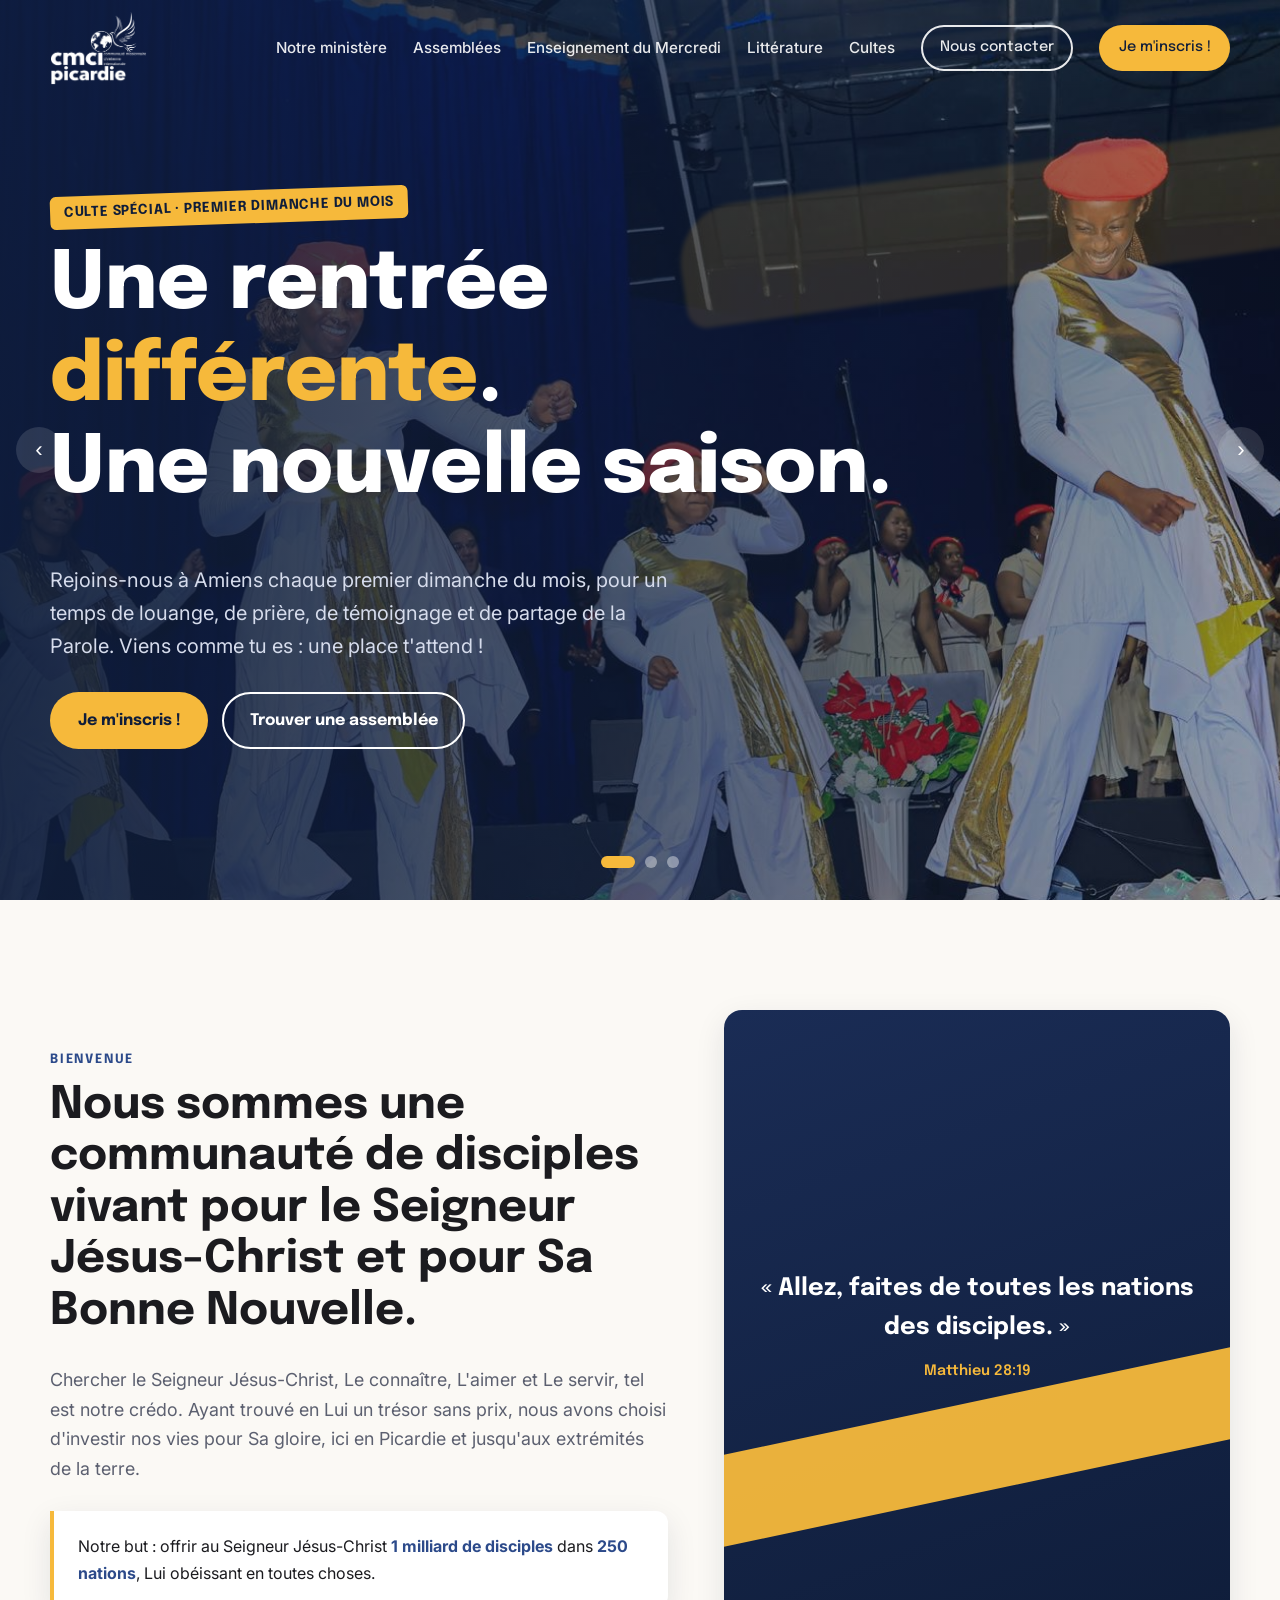
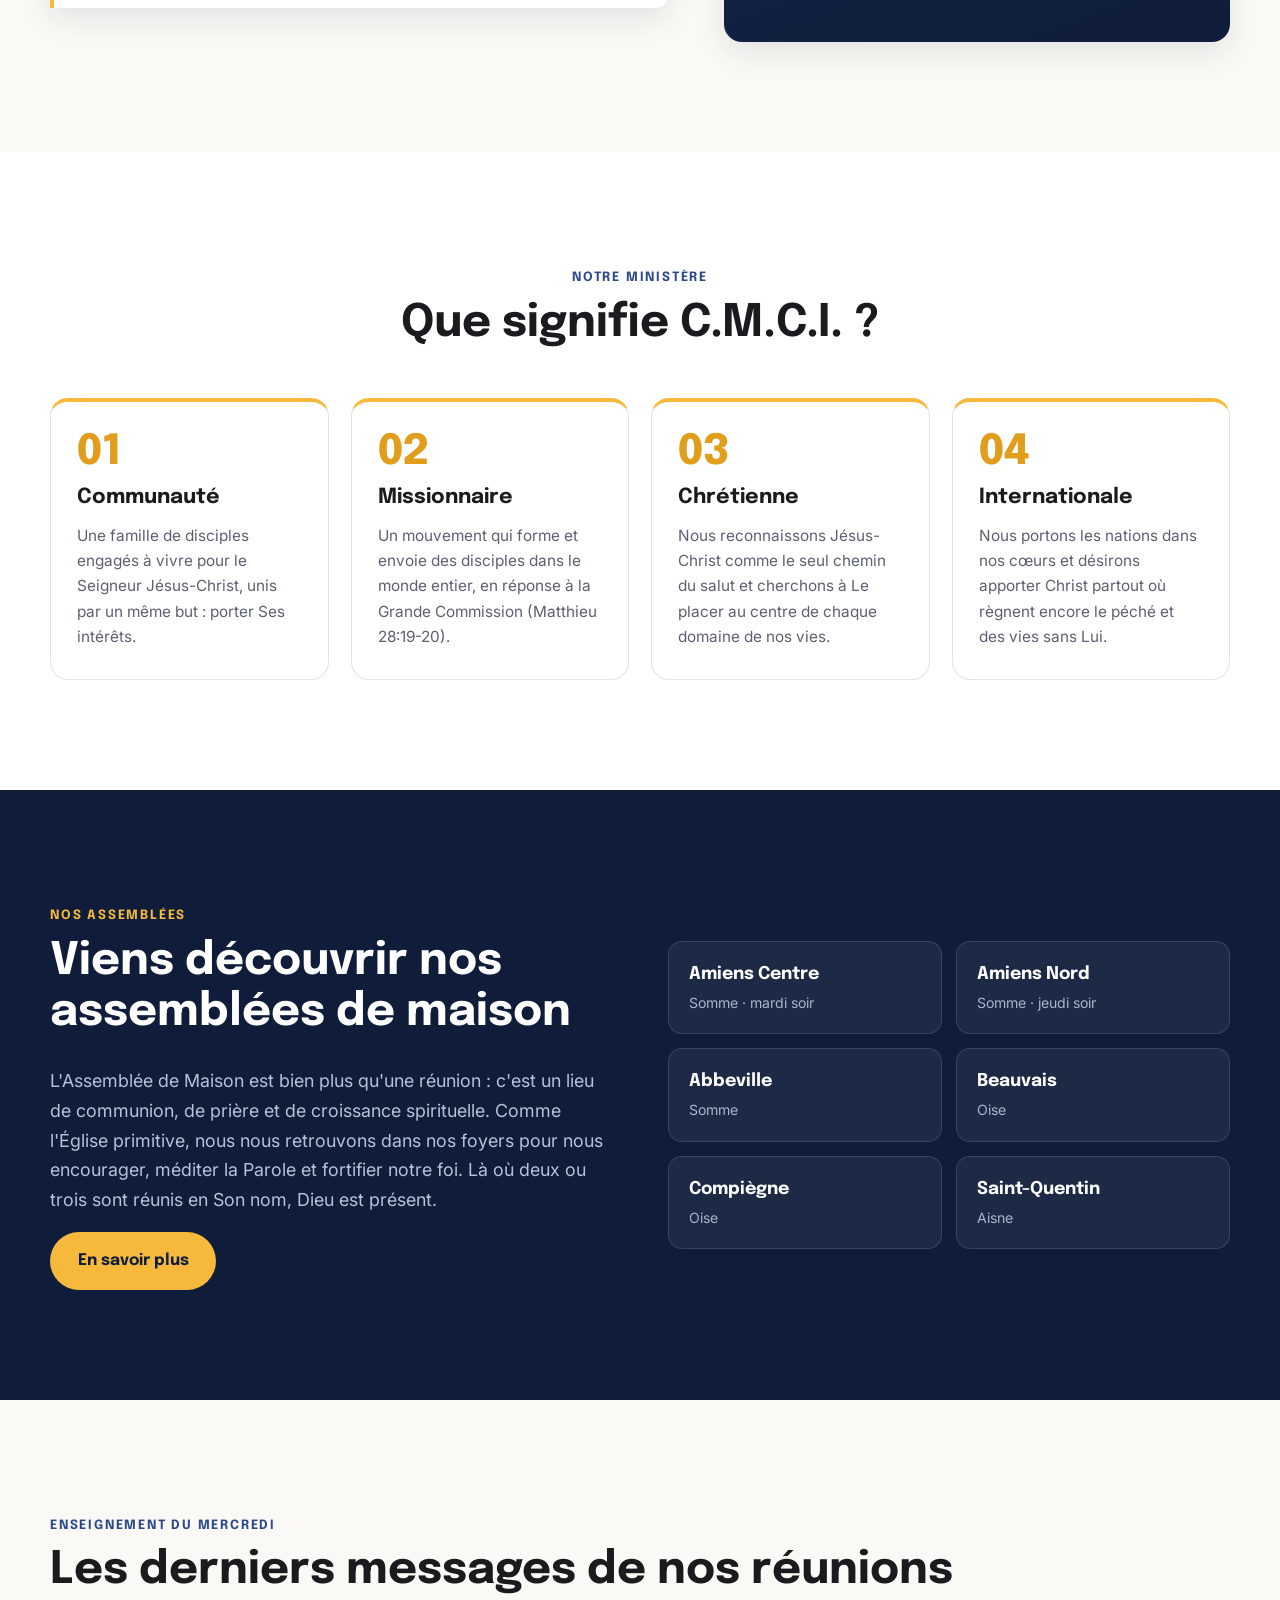
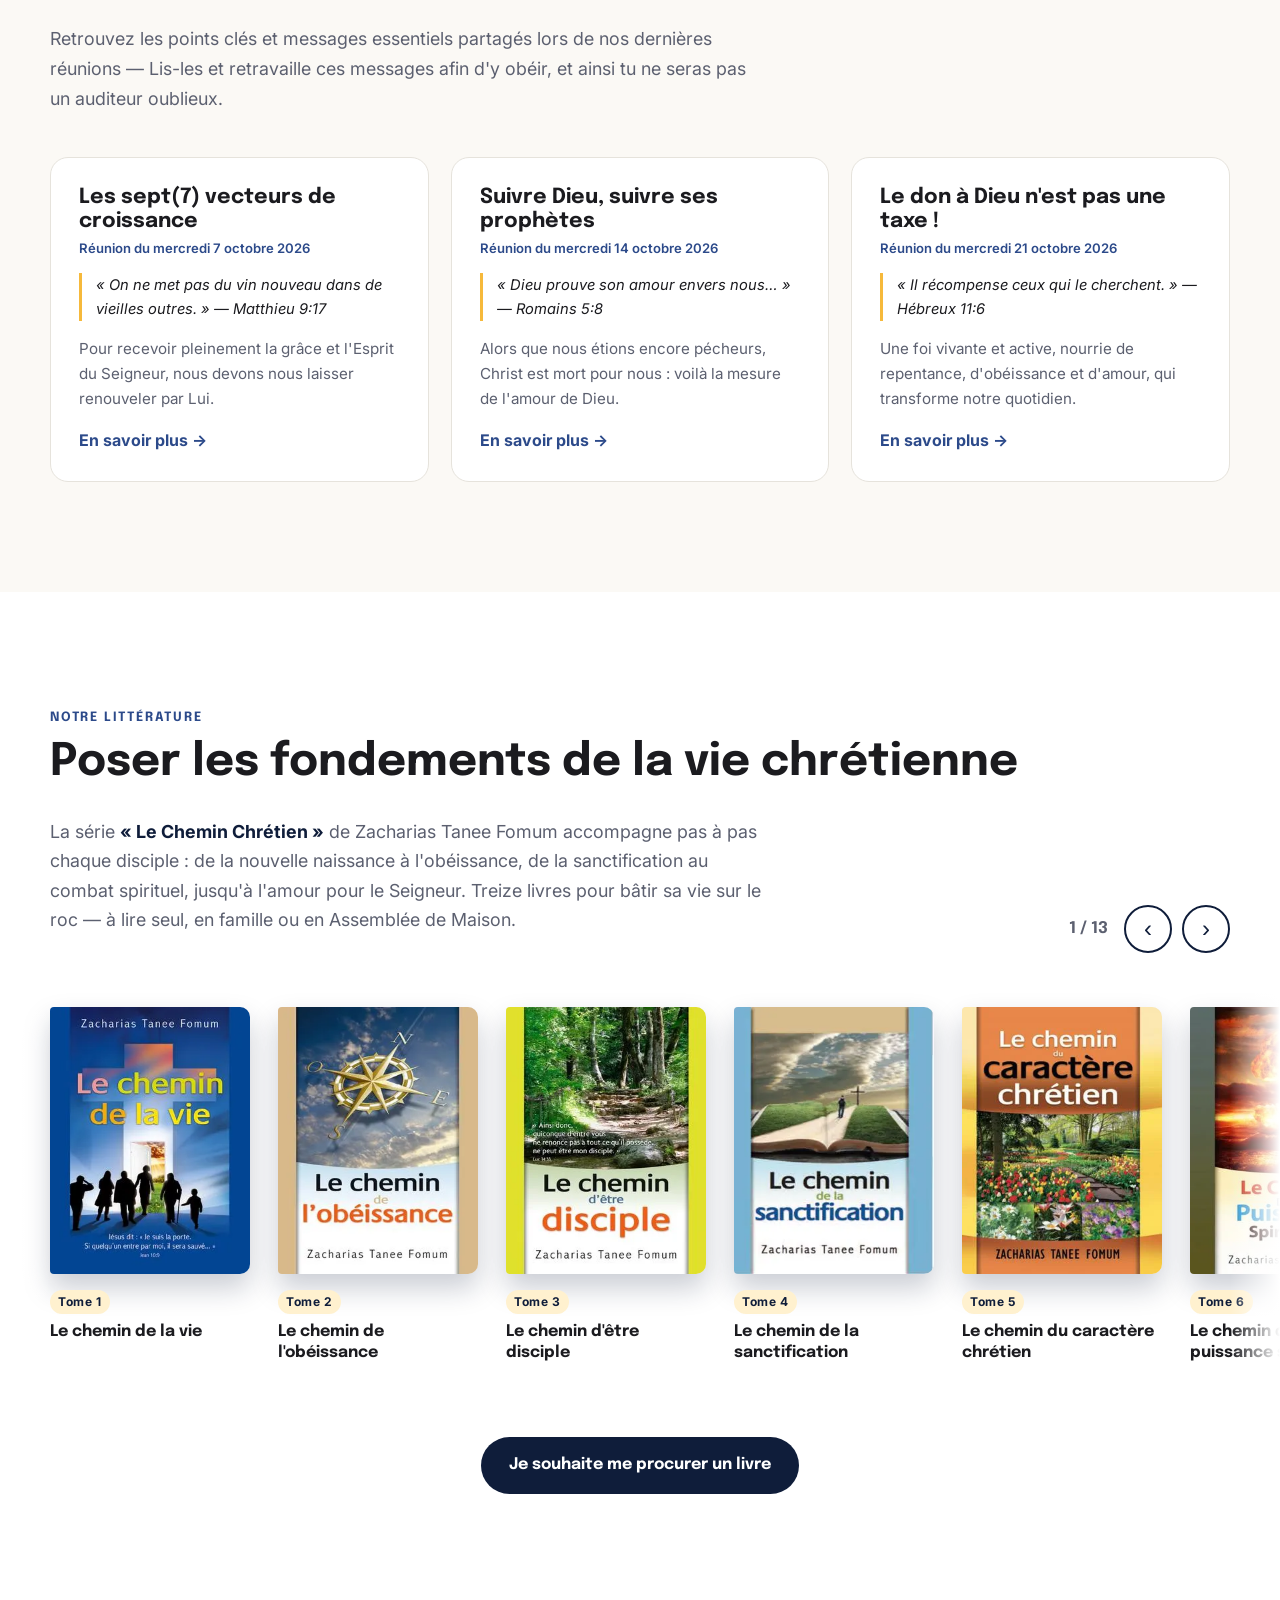
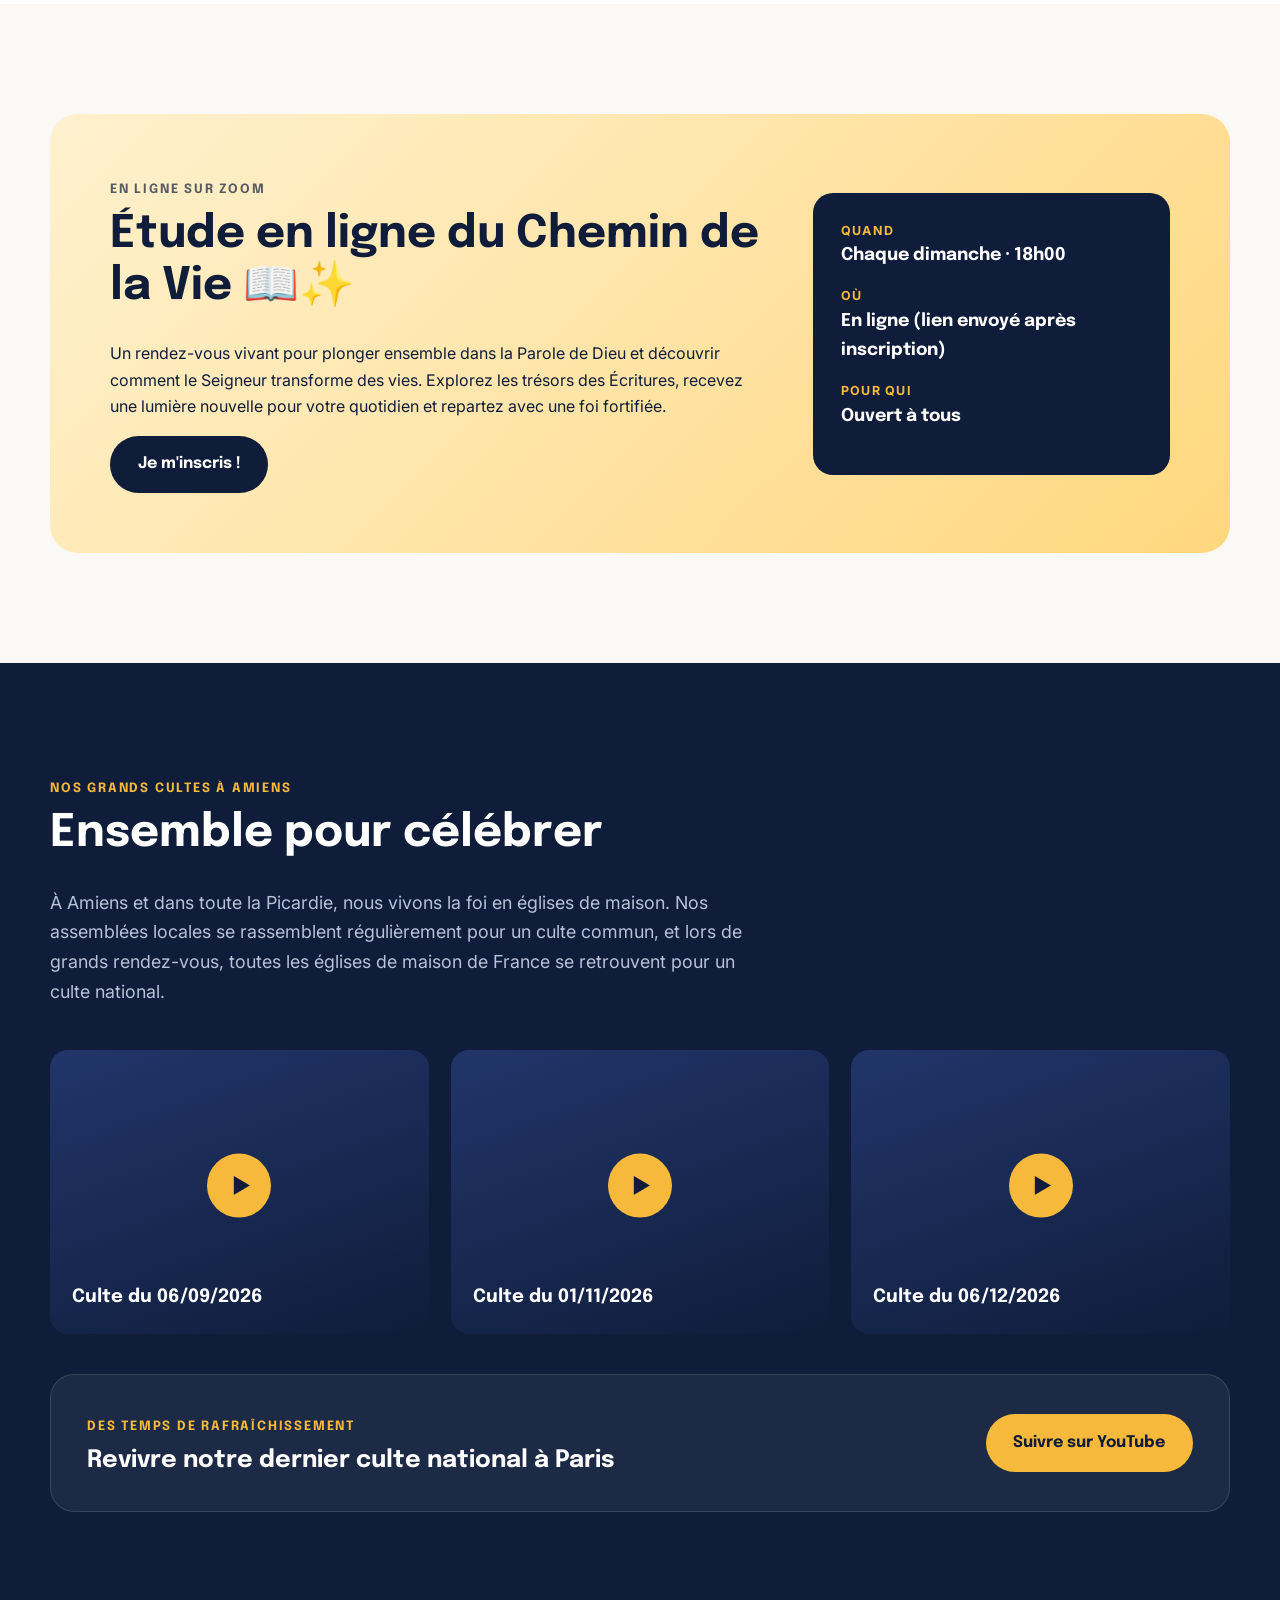
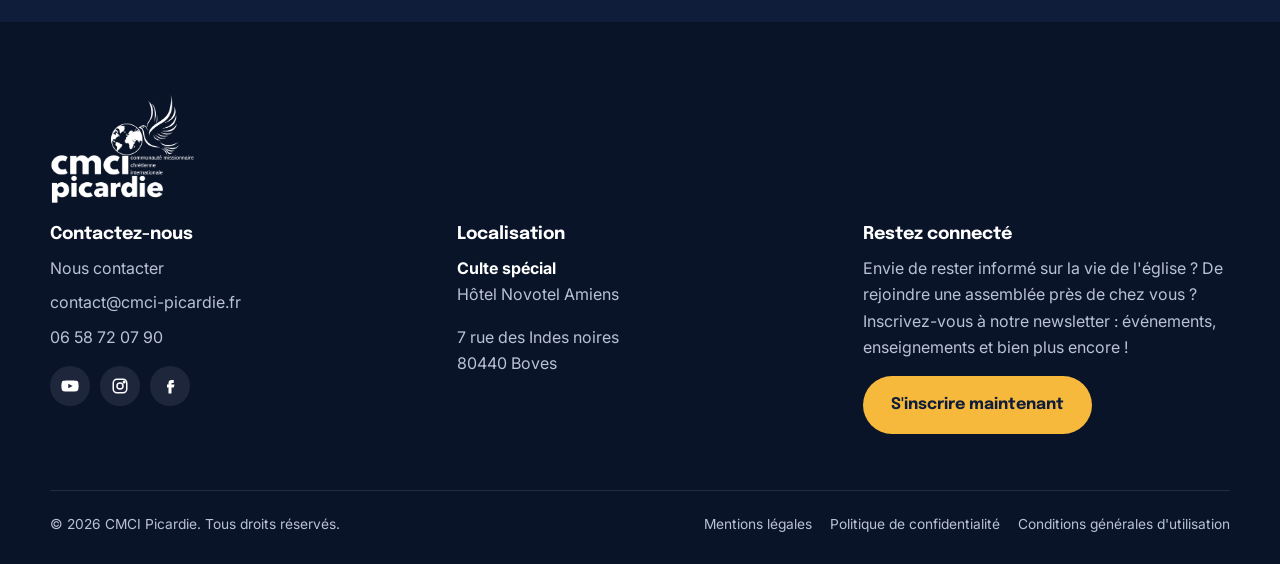
==== commit ffe1c6a4: "Accueil : messages du mercredi et liste des cultes mis à jour - Enseignement du Mercredi : nouveaux " ====
--- a/index.html
+++ b/index.html
@@ -153,30 +153,30 @@
   <div class="container">
     <div class="reveal">
       <span class="eyebrow">Enseignement du Mercredi</span>
-      <h2>Les messages de nos cultes</h2>
-      <p class="lead">Retrouvez les points clés et messages essentiels partagés lors de nos cultes spéciaux — une belle manière de rester connectés à ce que Dieu fait au milieu de nous.</p>
+      <h2>Les derniers messages de nos réunions</h2>
+      <p class="lead">Retrouvez les points clés et messages essentiels partagés lors de nos dernières réunions — Lis-les et retravaille ces messages afin d'y obéir, et ainsi tu ne seras pas un auditeur oublieux.</p>
     </div>
     <div class="news">
       <article class="news-item reveal">
-        <h3>La vraie repentance</h3>
-        <span class="date">Culte du 13 septembre 2026</span>
+        <h3>Les sept(7) vecteurs de croissance</h3>
+        <span class="date">Réunion du mercredi 7 octobre 2026</span>
         <blockquote>«&nbsp;On ne met pas du vin nouveau dans de vieilles outres.&nbsp;» — Matthieu 9:17</blockquote>
         <p>Pour recevoir pleinement la grâce et l'Esprit du Seigneur, nous devons nous laisser renouveler par Lui.</p>
-        <a href="#" class="link-more">Lire la newsletter →</a>
+        <a href="#" class="link-more">En savoir plus →</a>
       </article>
       <article class="news-item reveal">
-        <h3>L'amour véritable</h3>
-        <span class="date">Culte du 27 septembre 2026</span>
+        <h3>Suivre Dieu, suivre ses prophètes</h3>
+        <span class="date">Réunion du mercredi 14 octobre 2026</span>
         <blockquote>«&nbsp;Dieu prouve son amour envers nous…&nbsp;» — Romains 5:8</blockquote>
         <p>Alors que nous étions encore pécheurs, Christ est mort pour nous&nbsp;: voilà la mesure de l'amour de Dieu.</p>
-        <a href="#" class="link-more">Lire la newsletter →</a>
+        <a href="#" class="link-more">En savoir plus →</a>
       </article>
       <article class="news-item reveal">
-        <h3>La foi véritable</h3>
-        <span class="date">Culte du 4 octobre 2026</span>
+        <h3>Le don à Dieu n'est pas une taxe !</h3>
+        <span class="date">Réunion du mercredi 21 octobre 2026</span>
         <blockquote>«&nbsp;Il récompense ceux qui le cherchent.&nbsp;» — Hébreux 11:6</blockquote>
         <p>Une foi vivante et active, nourrie de repentance, d'obéissance et d'amour, qui transforme notre quotidien.</p>
-        <a href="#" class="link-more">Lire la newsletter →</a>
+        <a href="#" class="link-more">En savoir plus →</a>
       </article>
     </div>
   </div>
@@ -301,16 +301,16 @@
     </div>
     <div class="services">
       <!-- Remplacer les href par les liens YouTube des cultes -->
-      <a href="#" class="service reveal"><strong>Culte du 04/10/2026</strong></a>
-      <a href="#" class="service reveal"><strong>Culte du 20/09/2026</strong></a>
       <a href="#" class="service reveal"><strong>Culte du 06/09/2026</strong></a>
+      <a href="#" class="service reveal"><strong>Culte du 01/11/2026</strong></a>
+      <a href="#" class="service reveal"><strong>Culte du 06/12/2026</strong></a>
     </div>
     <div class="refresh reveal">
       <div>
         <span class="eyebrow">Des temps de rafraîchissement</span>
-        <h3>Revivre notre dernier culte national</h3>
-      </div>
-      <a href="https://www.youtube.com/" target="_blank" rel="noopener" class="btn btn--sun">Suivre sur YouTube</a>
+        <h3>Revivre notre dernier culte national à Paris</h3>
+      </div>
+      <a href="https://www.youtube.com/live/oSDFITDD2vw?si=d2C_ro29BUfHd42k" target="_blank" rel="noopener" class="btn btn--sun">Suivre sur YouTube</a>
     </div>
   </div>
 </section>
